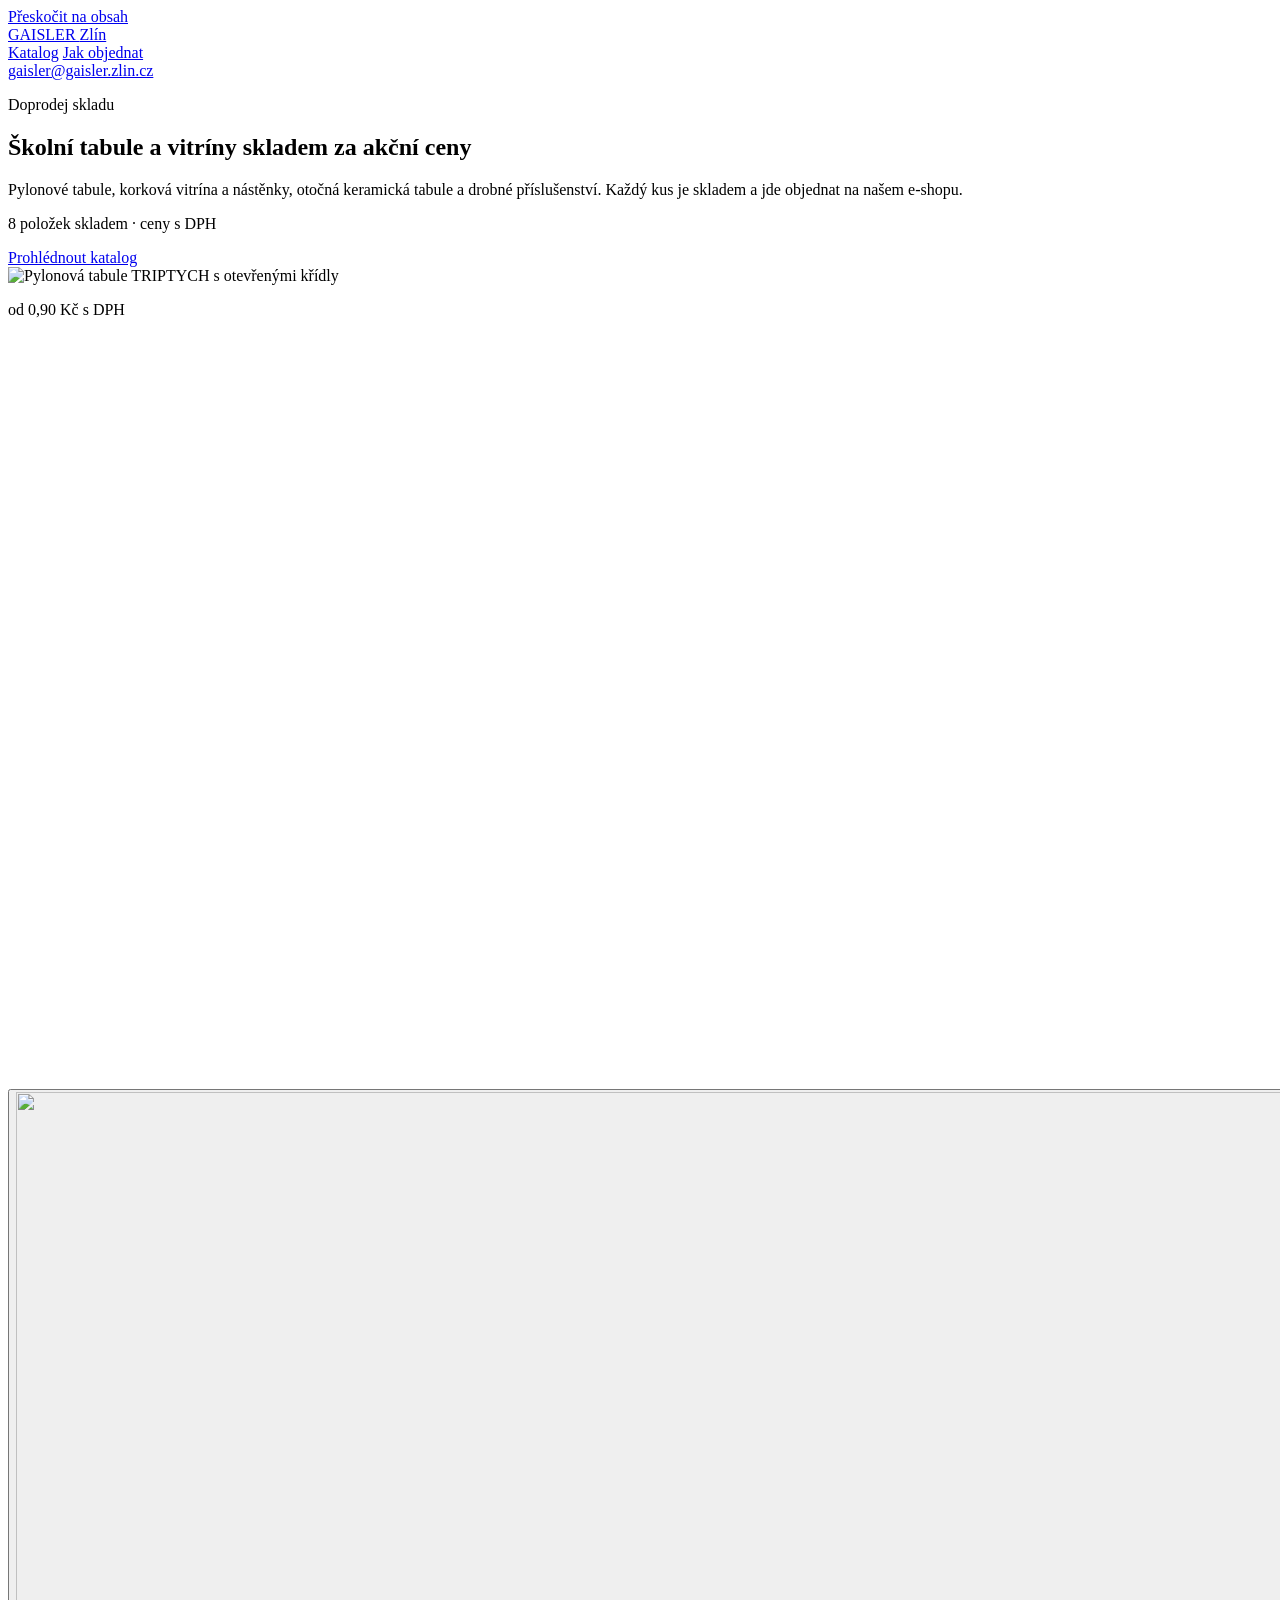
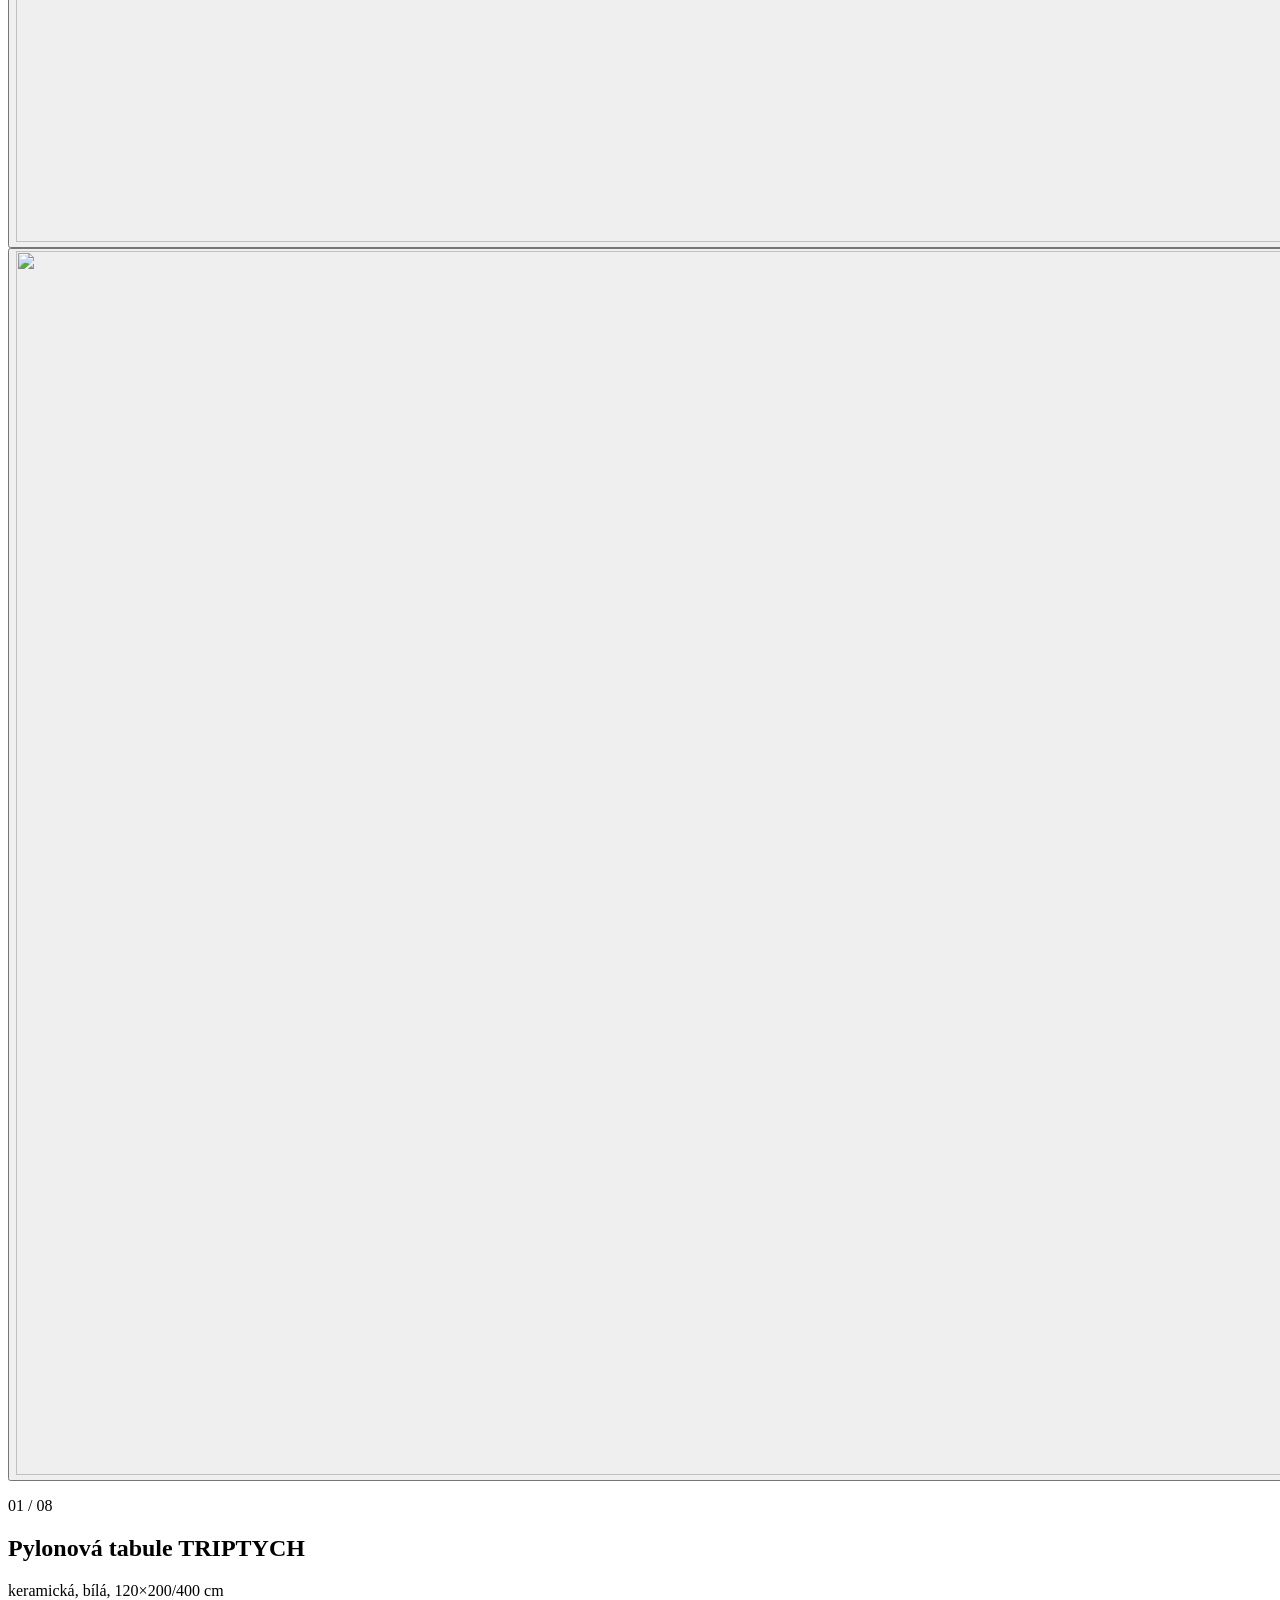
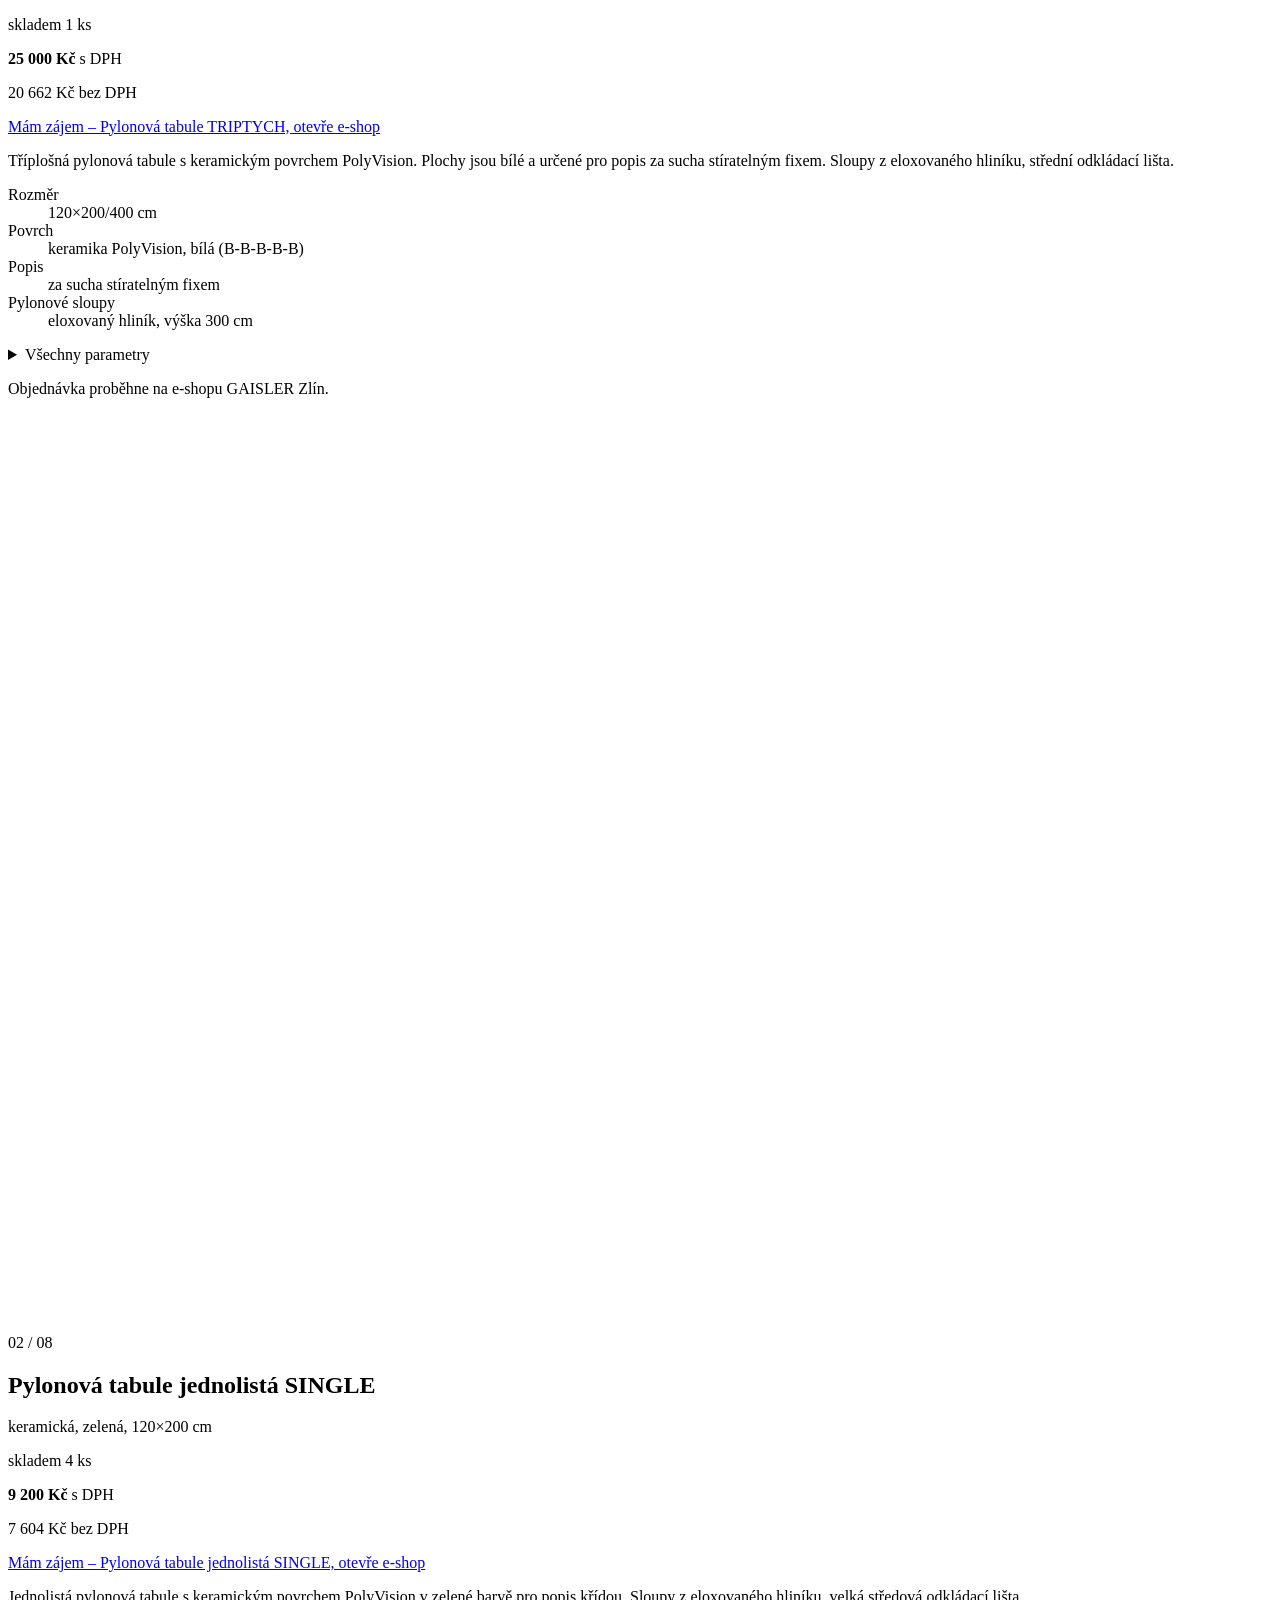
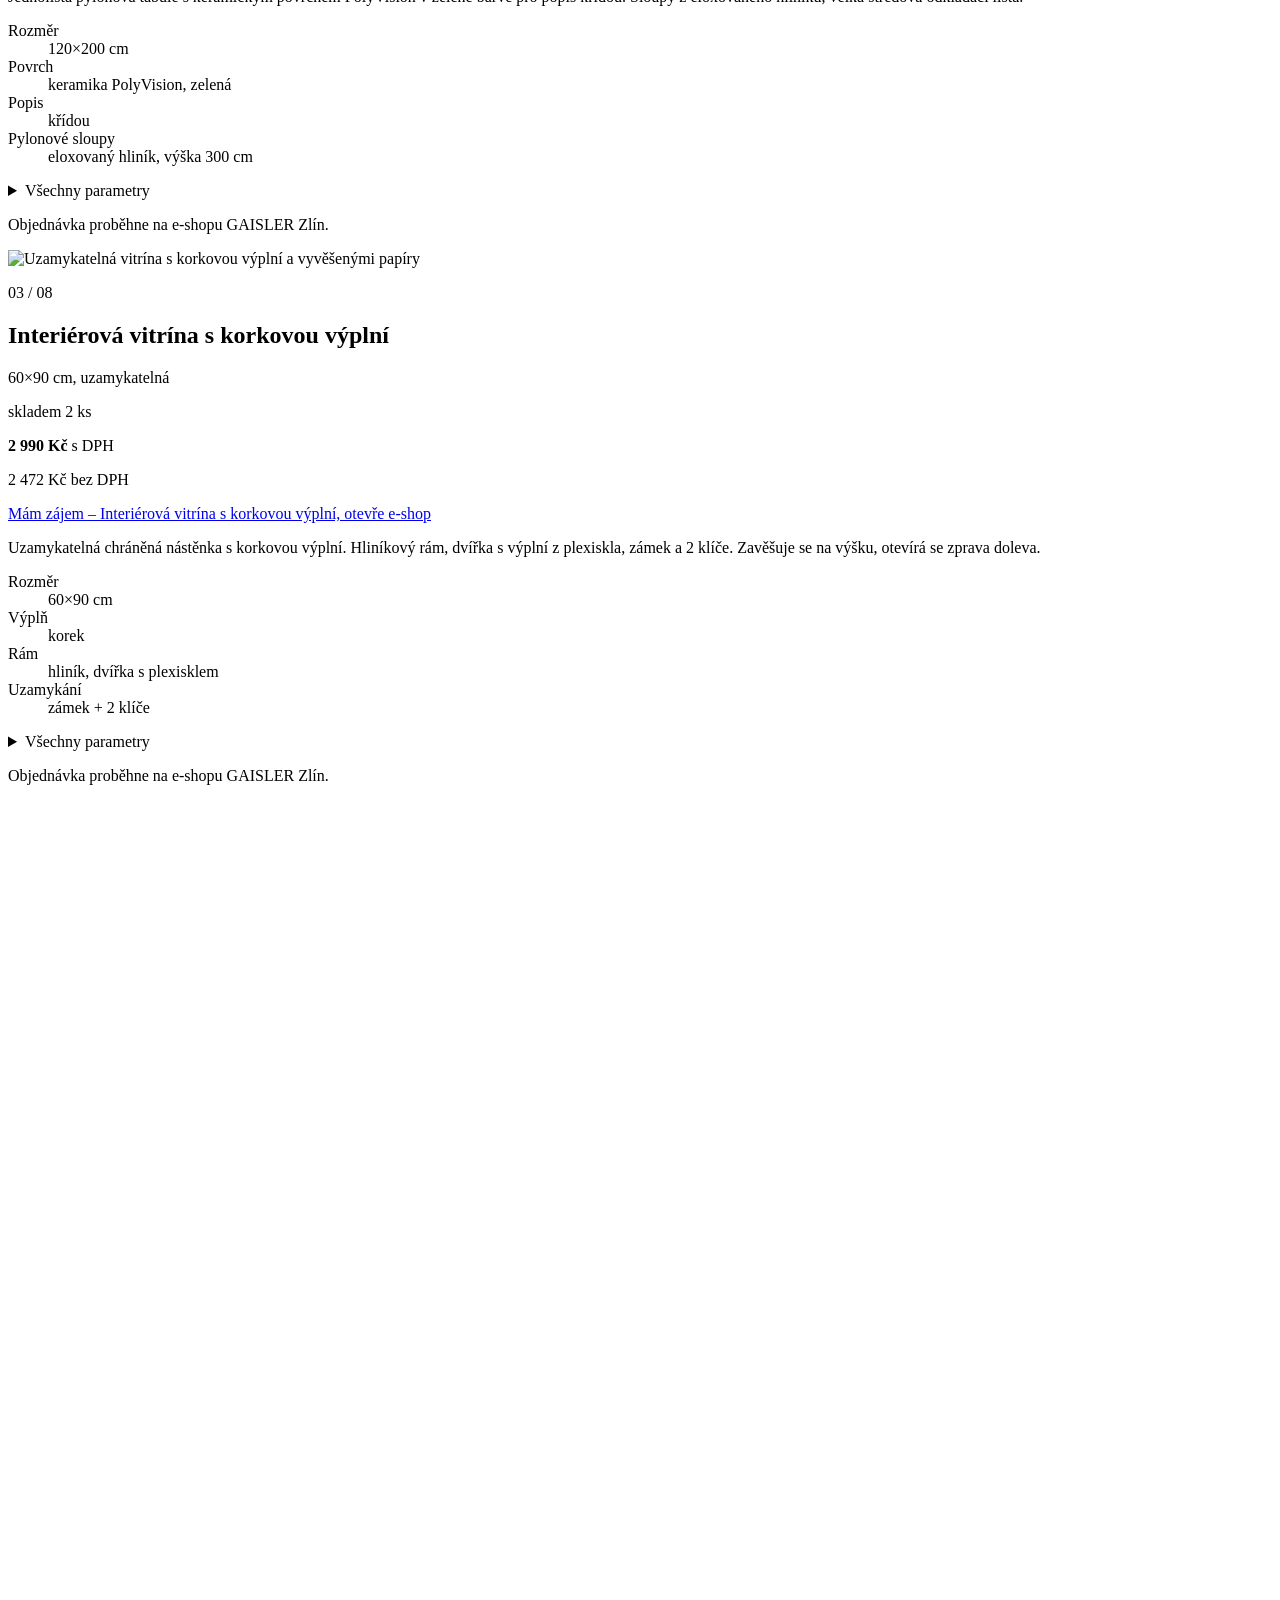
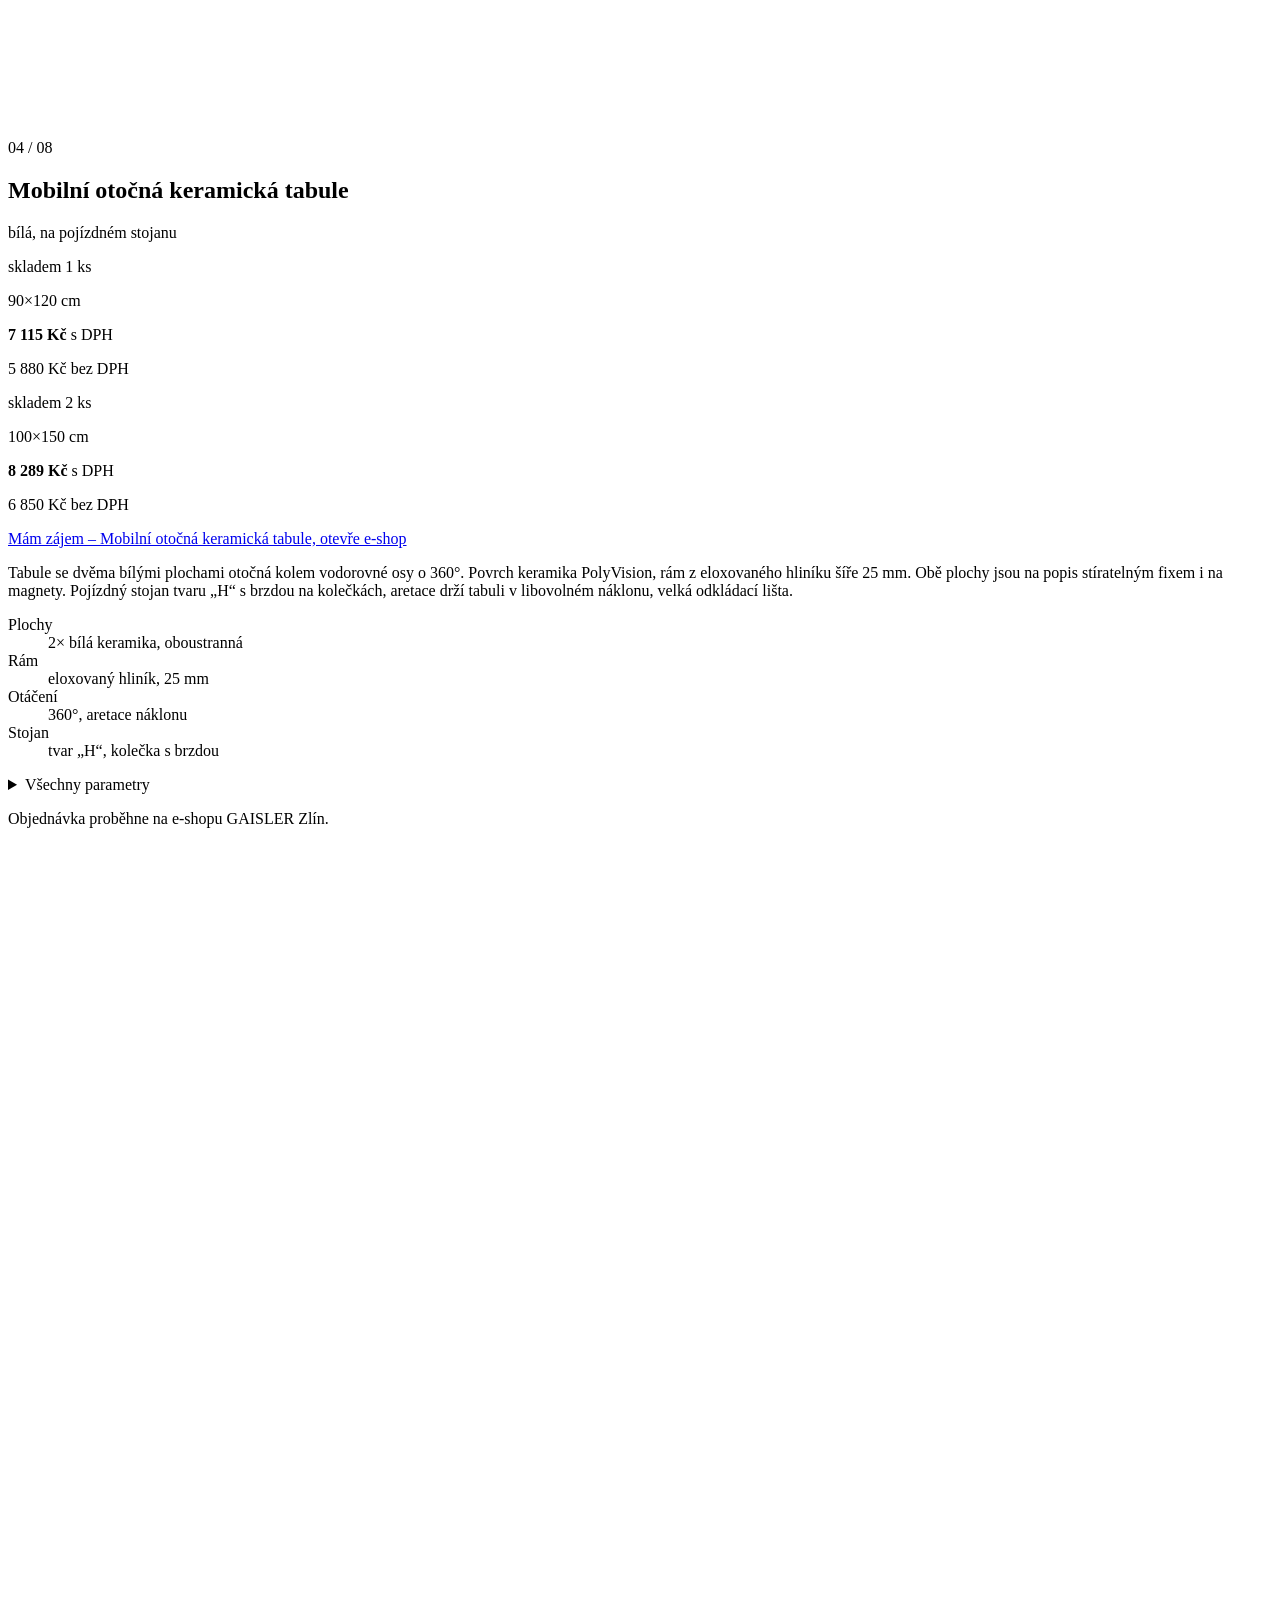
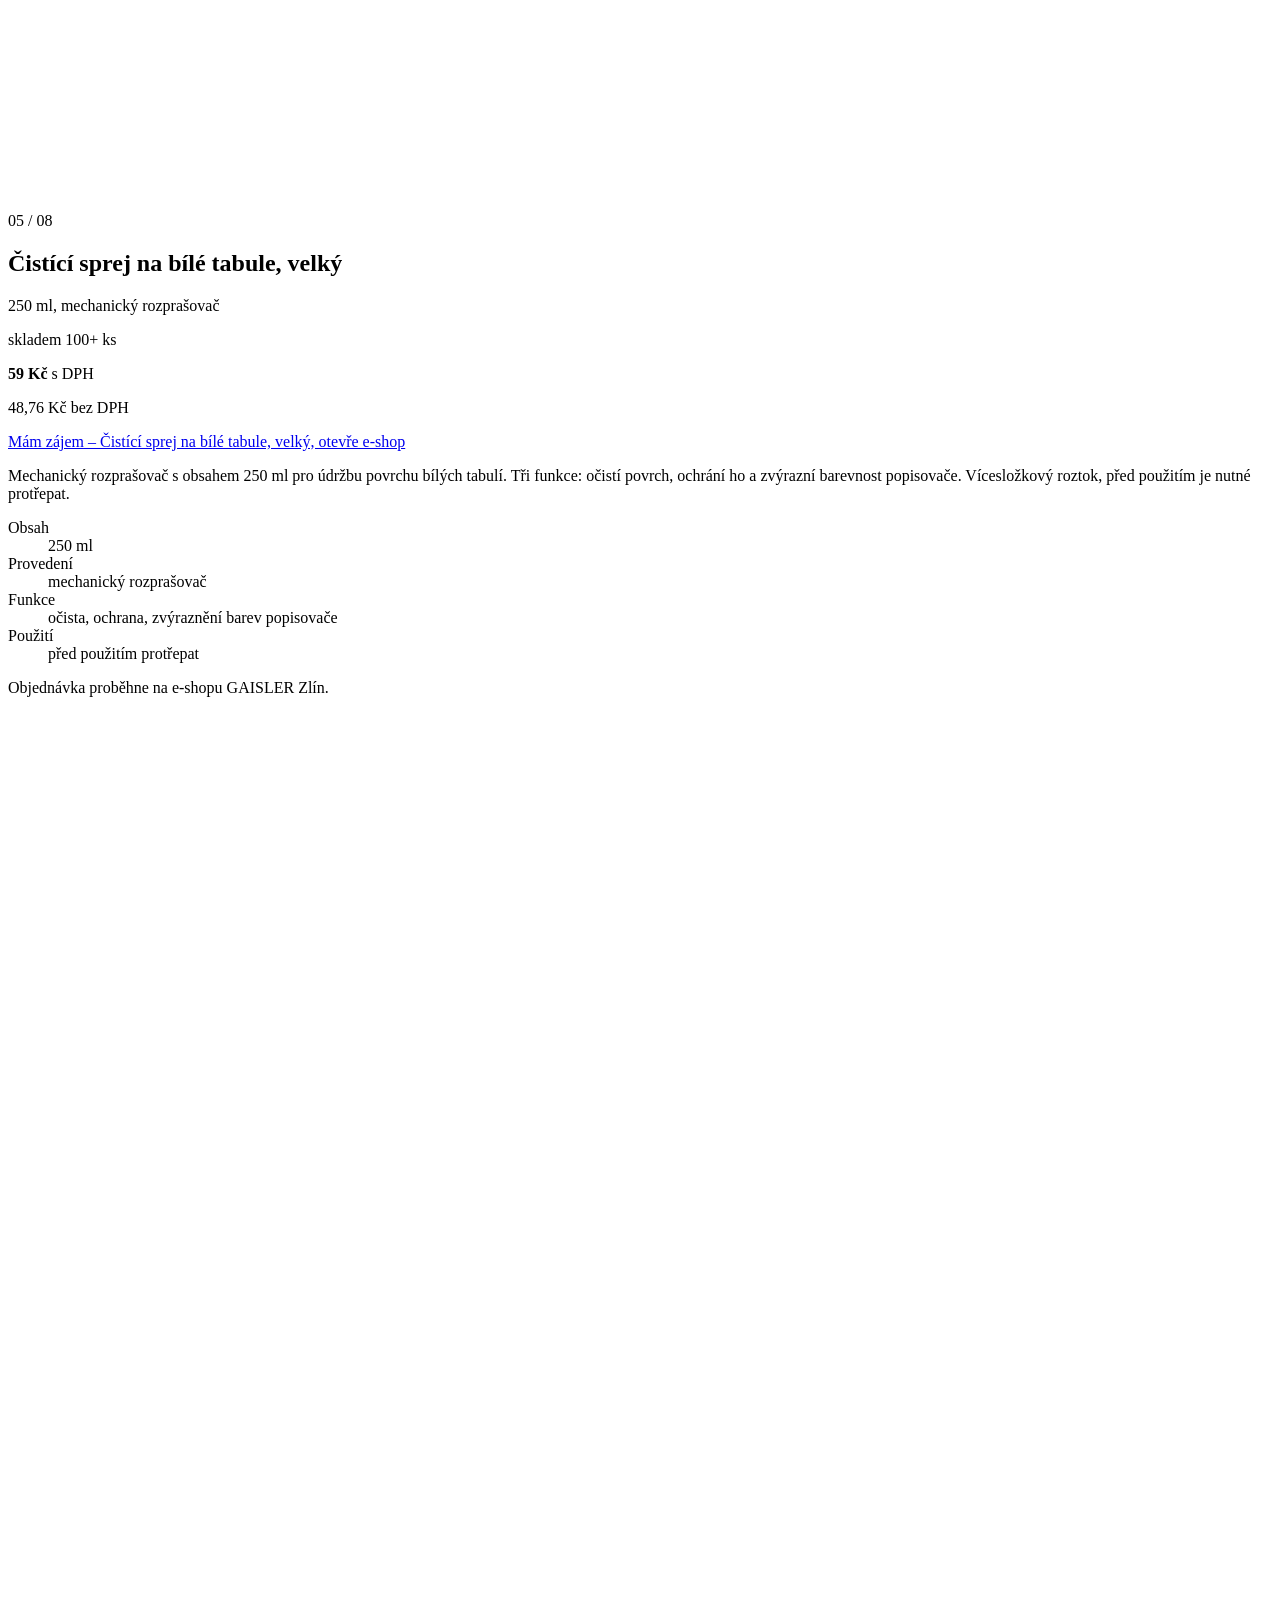
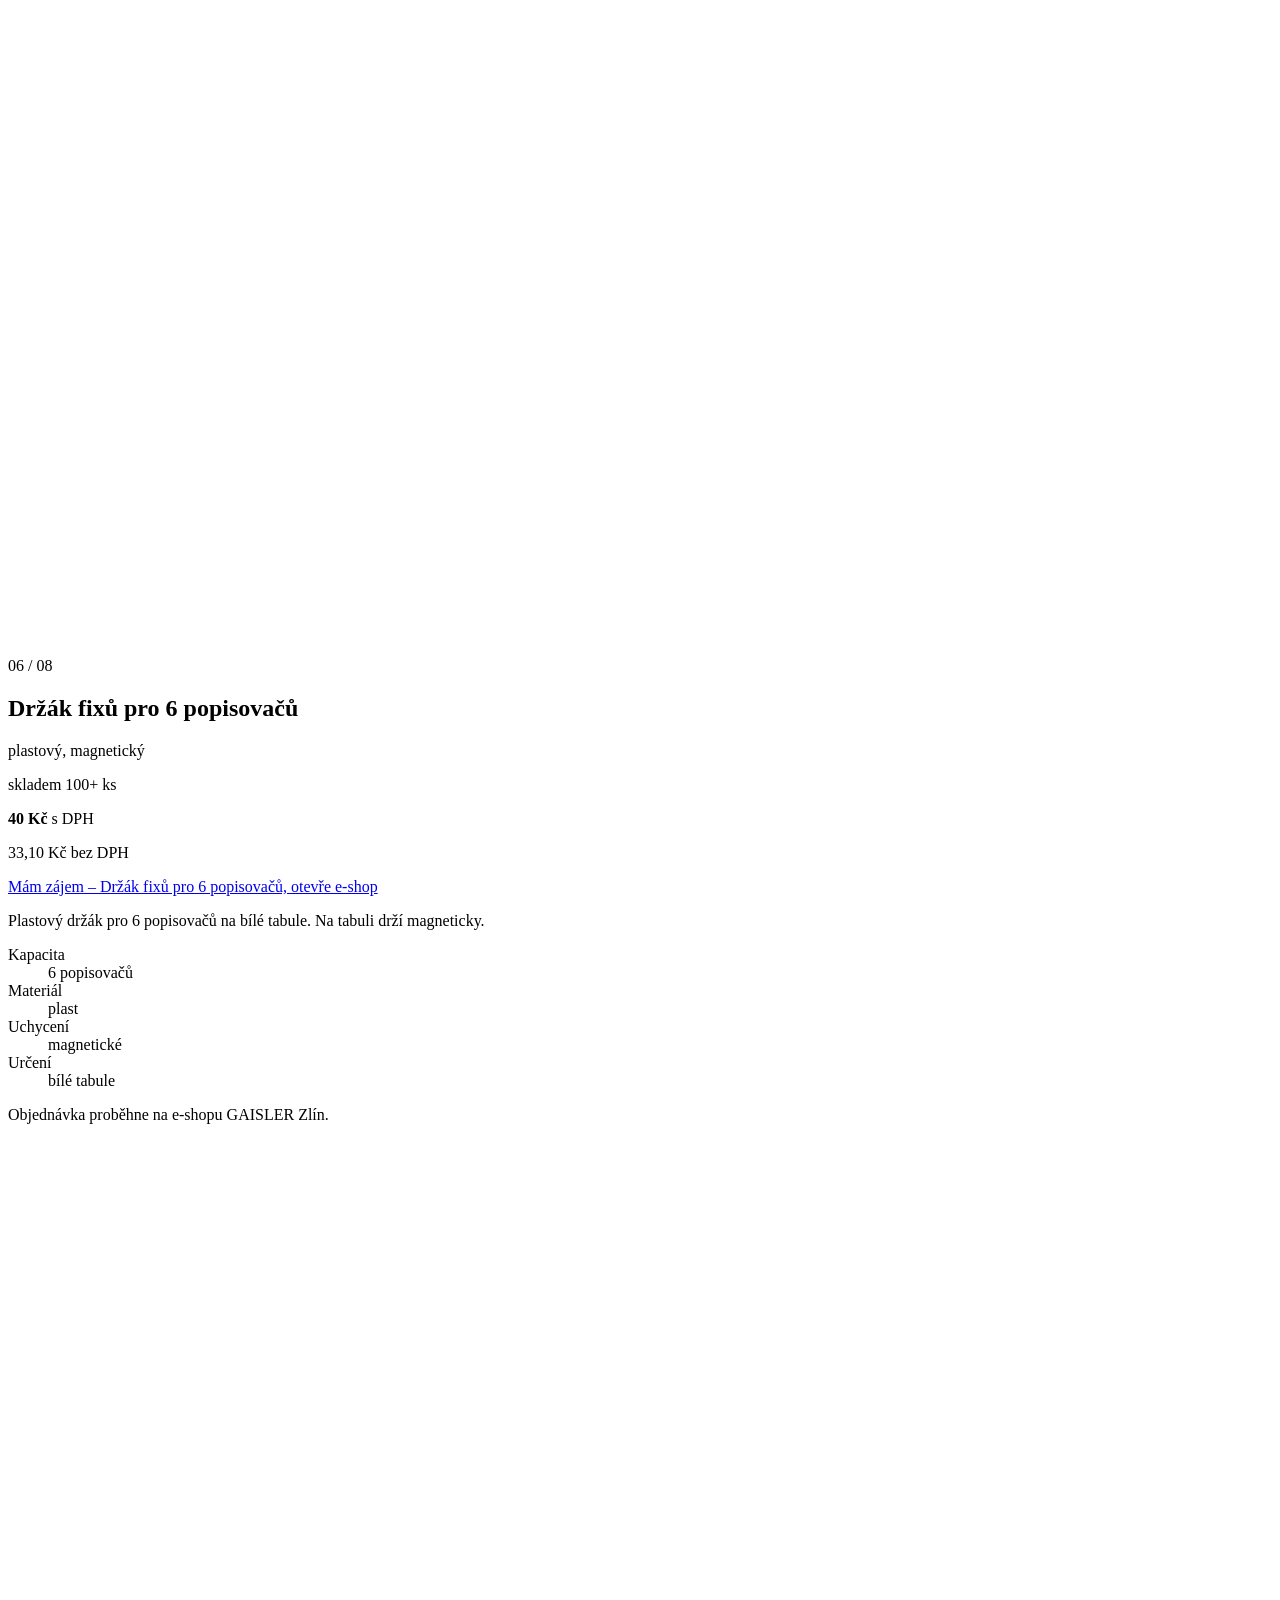
==== index.html @ 6641e220 "build 2026-10-22 19:12" ====
<!doctype html>
<html lang="cs">
<head>
<meta charset="utf-8">
<meta name="viewport" content="width=device-width, initial-scale=1">
<title>Doprodej tabulí a vitrín skladem – GAISLER Zlín</title>
<meta name="description" content="Doprodej školních tabulí a vitrín GAISLER Zlín: pylonové tabule, korková vitrína, otočná keramická tabule a příslušenství skladem za akční ceny.">
<meta name="robots" content="noindex, nofollow">
<meta name="theme-color" content="#f3f1ea">
<link rel="canonical" href="https://webhunter-navrhy.github.io/gaisler/">
<meta property="og:type" content="website">
<meta property="og:locale" content="cs_CZ">
<meta property="og:title" content="Doprodej tabulí a vitrín skladem – GAISLER Zlín">
<meta property="og:description" content="Doprodej školních tabulí a vitrín GAISLER Zlín: pylonové tabule, korková vitrína, otočná keramická tabule a příslušenství skladem za akční ceny.">
<meta property="og:url" content="https://webhunter-navrhy.github.io/gaisler/">
<meta property="og:image" content="https://webhunter-navrhy.github.io/gaisler/og.jpg">
<meta property="og:image:width" content="1200"><meta property="og:image:height" content="630">
<meta name="twitter:card" content="summary_large_image">
<link rel="stylesheet" href="/gaisler/css/style.css?v=b2571c2026">

<script type="application/ld+json">{"@context": "https://schema.org", "@type": "Organization", "name": "GAISLER Zlín", "url": "https://webhunter-navrhy.github.io/gaisler/", "description": "Doprodej školních tabulí a vitrín GAISLER Zlín: pylonové tabule, korková vitrína, otočná keramická tabule a příslušenství skladem za akční ceny.", "email": "gaisler@gaisler.zlin.cz", "address": {"@type": "PostalAddress", "addressLocality": "Zlín", "addressCountry": "CZ"}, "image": "https://webhunter-navrhy.github.io/gaisler/og.jpg"}</script>
</head>
<body>
<a class="skip" href="#obsah">Přeskočit na obsah</a>
<header class="hlavicka">
  <div class="wrap">
    <a href="/gaisler/" class="logo">GAISLER <span>Zlín</span></a>
    <nav aria-label="Hlavní">
      <a href="#katalog">Katalog</a> <a href="#objednat">Jak objednat</a> 
    </nav>
    <a class="kontakt" href="mailto:gaisler@gaisler.zlin.cz">gaisler@gaisler.zlin.cz</a>
  </div>
</header>
<main id="obsah">

<section class="uvod">
  <div class="wrap uvod-mrizka">
    <div>
      <p class="stitek">Doprodej skladu</p>
      <h1>Školní tabule a vitríny skladem za akční ceny</h1>
      <p class="perex">Pylonové tabule, korková vitrína a nástěnky, otočná keramická tabule a drobné příslušenství. Každý kus je skladem a jde objednat na našem e-shopu.</p>
      <p class="souhrn-radek">8 položek skladem · ceny s DPH</p>
      <a class="tlacitko" href="#katalog">Prohlédnout katalog</a>
    </div>
    <div class="uvod-foto"><img src="/gaisler/img/triptych-otevreny-1632.webp" srcset="/gaisler/img/triptych-otevreny-640.webp 640w, /gaisler/img/triptych-otevreny-1280.webp 1280w, /gaisler/img/triptych-otevreny-1632.webp 1632w" sizes="(min-width: 56rem) 34rem, 100vw" width="1632" height="750" alt="Pylonová tabule TRIPTYCH s otevřenými křídly" loading="eager" fetchpriority="high" decoding="async"><p class="razitko-foto">od 0,90 Kč s DPH</p></div>
  </div>
</section>

<section class="katalog" id="katalog" aria-label="Katalog">
  <div class="wrap">
  
  <article class="polozka" id="triptych">
    <div class="foto" data-galerie>
      <div class="foto-plocha">
        <div class="snimek"><img src="/gaisler/img/triptych-otevreny-1632.webp" srcset="/gaisler/img/triptych-otevreny-640.webp 640w, /gaisler/img/triptych-otevreny-1280.webp 1280w, /gaisler/img/triptych-otevreny-1632.webp 1632w" sizes="(min-width: 62rem) 46rem, 100vw" width="1632" height="750" alt="Pylonová tabule triptych s rozloženými bočními křídly" loading="eager" fetchpriority="high" decoding="async"></div><div class="snimek" hidden><img src="/gaisler/img/triptych-zavreny-1632.webp" srcset="/gaisler/img/triptych-zavreny-640.webp 640w, /gaisler/img/triptych-zavreny-1280.webp 1280w, /gaisler/img/triptych-zavreny-1632.webp 1632w" sizes="(min-width: 62rem) 46rem, 100vw" width="1632" height="1224" alt="Pylonová tabule triptych se zavřenými křídly" loading="lazy" decoding="async"></div>
      </div>
      
      <div class="nahledy" role="group" aria-label="Další fotky">
        <button type="button" class="nahled" aria-label="Fotka 1" aria-pressed="true"><img src="/gaisler/img/triptych-otevreny-1632.webp" srcset="/gaisler/img/triptych-otevreny-640.webp 640w, /gaisler/img/triptych-otevreny-1280.webp 1280w, /gaisler/img/triptych-otevreny-1632.webp 1632w" sizes="6rem" width="1632" height="750" alt="" loading="lazy" decoding="async"></button><button type="button" class="nahled" aria-label="Fotka 2" aria-pressed="false"><img src="/gaisler/img/triptych-zavreny-1632.webp" srcset="/gaisler/img/triptych-zavreny-640.webp 640w, /gaisler/img/triptych-zavreny-1280.webp 1280w, /gaisler/img/triptych-zavreny-1632.webp 1632w" sizes="6rem" width="1632" height="1224" alt="" loading="lazy" decoding="async"></button>
      </div>
      
    </div>
    <div class="udaje">
      <p class="cislo">01 / 08</p>
      <h2>Pylonová tabule TRIPTYCH</h2>
      <p class="podnadpis">keramická, bílá, 120×200/400 cm</p>
      
      <div class="cedulky">
        <div class="cedulka">
          <p class="razitko">skladem 1 ks</p>
          <p class="cena"><strong>25 000 Kč</strong> <span>s DPH</span></p>
          <p class="bez">20 662 Kč bez DPH</p>
        </div>
      </div>
      
      <a class="tlacitko" href="http://www.gaisler.zlin.cz/product/13147.pylonove_tabule_sestavy/" target="_blank" rel="noopener">Mám zájem<span class="sr"> – Pylonová tabule TRIPTYCH, otevře e-shop</span></a>

      <p class="popis">Tříplošná pylonová tabule s keramickým povrchem PolyVision. Plochy jsou bílé a určené pro popis za sucha stíratelným fixem. Sloupy z eloxovaného hliníku, střední odkládací lišta.</p>
      <dl class="parametry">
        <div><dt>Rozměr</dt><dd>120×200/400 cm</dd></div><div><dt>Povrch</dt><dd>keramika PolyVision, bílá (B-B-B-B-B)</dd></div><div><dt>Popis</dt><dd>za sucha stíratelným fixem</dd></div><div><dt>Pylonové sloupy</dt><dd>eloxovaný hliník, výška 300 cm</dd></div>
      </dl>
      <details class="vice"><summary>Všechny parametry</summary><dl class="parametry">
        <div><dt>Odkládací lišta</dt><dd>středová, hliníková, 200 cm</dd></div>
      </dl></details>
      <p class="poznamka">Objednávka proběhne na e-shopu GAISLER Zlín.</p>
    </div>
  </article>
  
  <article class="polozka" id="single">
    <div class="foto" data-galerie>
      <div class="foto-plocha">
        <div class="snimek"><img src="/gaisler/img/single-zelena-954.webp" srcset="/gaisler/img/single-zelena-640.webp 640w, /gaisler/img/single-zelena-954.webp 954w" sizes="(min-width: 62rem) 46rem, 100vw" width="954" height="900" alt="Pylonová tabule SINGLE se zelenou keramickou plochou" loading="lazy" decoding="async"></div>
      </div>
      
    </div>
    <div class="udaje">
      <p class="cislo">02 / 08</p>
      <h2>Pylonová tabule jednolistá SINGLE</h2>
      <p class="podnadpis">keramická, zelená, 120×200 cm</p>
      
      <div class="cedulky">
        <div class="cedulka">
          <p class="razitko">skladem 4 ks</p>
          <p class="cena"><strong>9 200 Kč</strong> <span>s DPH</span></p>
          <p class="bez">7 604 Kč bez DPH</p>
        </div>
      </div>
      
      <a class="tlacitko" href="http://www.gaisler.zlin.cz/product/13147.pylonove_tabule_sestavy/" target="_blank" rel="noopener">Mám zájem<span class="sr"> – Pylonová tabule jednolistá SINGLE, otevře e-shop</span></a>

      <p class="popis">Jednolistá pylonová tabule s keramickým povrchem PolyVision v zelené barvě pro popis křídou. Sloupy z eloxovaného hliníku, velká středová odkládací lišta.</p>
      <dl class="parametry">
        <div><dt>Rozměr</dt><dd>120×200 cm</dd></div><div><dt>Povrch</dt><dd>keramika PolyVision, zelená</dd></div><div><dt>Popis</dt><dd>křídou</dd></div><div><dt>Pylonové sloupy</dt><dd>eloxovaný hliník, výška 300 cm</dd></div>
      </dl>
      <details class="vice"><summary>Všechny parametry</summary><dl class="parametry">
        <div><dt>Odkládací lišta</dt><dd>středová, hliníková, velká</dd></div>
      </dl></details>
      <p class="poznamka">Objednávka proběhne na e-shopu GAISLER Zlín.</p>
    </div>
  </article>
  
  <article class="polozka" id="vitrina">
    <div class="foto" data-galerie>
      <div class="foto-plocha">
        <div class="snimek"><img src="/gaisler/img/vitrina-korek-556.webp" srcset="/gaisler/img/vitrina-korek-556.webp 556w" sizes="(min-width: 62rem) 46rem, 100vw" width="556" height="811" alt="Uzamykatelná vitrína s korkovou výplní a vyvěšenými papíry" loading="lazy" decoding="async"></div>
      </div>
      
    </div>
    <div class="udaje">
      <p class="cislo">03 / 08</p>
      <h2>Interiérová vitrína s korkovou výplní</h2>
      <p class="podnadpis">60×90 cm, uzamykatelná</p>
      
      <div class="cedulky">
        <div class="cedulka">
          <p class="razitko">skladem 2 ks</p>
          <p class="cena"><strong>2 990 Kč</strong> <span>s DPH</span></p>
          <p class="bez">2 472 Kč bez DPH</p>
        </div>
      </div>
      
      <a class="tlacitko" href="http://www.gaisler.zlin.cz/page/11181.korkova_vitrina_vitriny_interierove_vypln/" target="_blank" rel="noopener">Mám zájem<span class="sr"> – Interiérová vitrína s korkovou výplní, otevře e-shop</span></a>

      <p class="popis">Uzamykatelná chráněná nástěnka s korkovou výplní. Hliníkový rám, dvířka s výplní z plexiskla, zámek a 2 klíče. Zavěšuje se na výšku, otevírá se zprava doleva.</p>
      <dl class="parametry">
        <div><dt>Rozměr</dt><dd>60×90 cm</dd></div><div><dt>Výplň</dt><dd>korek</dd></div><div><dt>Rám</dt><dd>hliník, dvířka s plexisklem</dd></div><div><dt>Uzamykání</dt><dd>zámek + 2 klíče</dd></div>
      </dl>
      <details class="vice"><summary>Všechny parametry</summary><dl class="parametry">
        <div><dt>Zavěšení</dt><dd>na výšku (portrét)</dd></div><div><dt>Hloubka meziprostoru</dt><dd>20 mm</dd></div>
      </dl></details>
      <p class="poznamka">Objednávka proběhne na e-shopu GAISLER Zlín.</p>
    </div>
  </article>
  
  <article class="polozka" id="otocna">
    <div class="foto" data-galerie>
      <div class="foto-plocha">
        <div class="snimek"><img src="/gaisler/img/otocna-tabule-666.webp" srcset="/gaisler/img/otocna-tabule-640.webp 640w, /gaisler/img/otocna-tabule-666.webp 666w" sizes="(min-width: 62rem) 46rem, 100vw" width="666" height="918" alt="Mobilní otočná bílá tabule na pojízdném stojanu" loading="lazy" decoding="async"></div>
      </div>
      
    </div>
    <div class="udaje">
      <p class="cislo">04 / 08</p>
      <h2>Mobilní otočná keramická tabule</h2>
      <p class="podnadpis">bílá, na pojízdném stojanu</p>
      
      <div class="cedulky">
        
        <div class="cedulka">
          <p class="razitko">skladem 1 ks</p>
          <p class="rozmer">90×120 cm</p>
          <p class="cena"><strong>7 115 Kč</strong> <span>s DPH</span></p>
          <p class="bez">5 880 Kč bez DPH</p>
        </div>
        
        <div class="cedulka">
          <p class="razitko">skladem 2 ks</p>
          <p class="rozmer">100×150 cm</p>
          <p class="cena"><strong>8 289 Kč</strong> <span>s DPH</span></p>
          <p class="bez">6 850 Kč bez DPH</p>
        </div>
        
      </div>
      
      <a class="tlacitko" href="http://www.gaisler.zlin.cz/product/3043.otocna-tabule-mobilni-pojizdna/" target="_blank" rel="noopener">Mám zájem<span class="sr"> – Mobilní otočná keramická tabule, otevře e-shop</span></a>

      <p class="popis">Tabule se dvěma bílými plochami otočná kolem vodorovné osy o 360°. Povrch keramika PolyVision, rám z eloxovaného hliníku šíře 25 mm. Obě plochy jsou na popis stíratelným fixem i na magnety. Pojízdný stojan tvaru „H“ s brzdou na kolečkách, aretace drží tabuli v libovolném náklonu, velká odkládací lišta.</p>
      <dl class="parametry">
        <div><dt>Plochy</dt><dd>2× bílá keramika, oboustranná</dd></div><div><dt>Rám</dt><dd>eloxovaný hliník, 25 mm</dd></div><div><dt>Otáčení</dt><dd>360°, aretace náklonu</dd></div><div><dt>Stojan</dt><dd>tvar „H“, kolečka s brzdou</dd></div>
      </dl>
      <details class="vice"><summary>Všechny parametry</summary><dl class="parametry">
        <div><dt>Odkládací lišta</dt><dd>velká</dd></div>
      </dl></details>
      <p class="poznamka">Objednávka proběhne na e-shopu GAISLER Zlín.</p>
    </div>
  </article>
  
  <article class="polozka" id="sprej">
    <div class="foto" data-galerie>
      <div class="foto-plocha">
        <div class="snimek"><img src="/gaisler/img/cistici-sprej-712.webp" srcset="/gaisler/img/cistici-sprej-640.webp 640w, /gaisler/img/cistici-sprej-712.webp 712w" sizes="(min-width: 62rem) 46rem, 100vw" width="712" height="948" alt="Čistící sprej na bílé tabule s rozprašovačem, 250 ml" loading="lazy" decoding="async"></div>
      </div>
      
    </div>
    <div class="udaje">
      <p class="cislo">05 / 08</p>
      <h2>Čistící sprej na bílé tabule, velký</h2>
      <p class="podnadpis">250 ml, mechanický rozprašovač</p>
      
      <div class="cedulky">
        <div class="cedulka">
          <p class="razitko">skladem 100+ ks</p>
          <p class="cena"><strong>59 Kč</strong> <span>s DPH</span></p>
          <p class="bez">48,76 Kč bez DPH</p>
        </div>
      </div>
      
      <a class="tlacitko" href="http://www.gaisler.zlin.cz/product/9642.cistici_sprej_na_bile_tabule/" target="_blank" rel="noopener">Mám zájem<span class="sr"> – Čistící sprej na bílé tabule, velký, otevře e-shop</span></a>

      <p class="popis">Mechanický rozprašovač s obsahem 250 ml pro údržbu povrchu bílých tabulí. Tři funkce: očistí povrch, ochrání ho a zvýrazní barevnost popisovače. Vícesložkový roztok, před použitím je nutné protřepat.</p>
      <dl class="parametry">
        <div><dt>Obsah</dt><dd>250 ml</dd></div><div><dt>Provedení</dt><dd>mechanický rozprašovač</dd></div><div><dt>Funkce</dt><dd>očista, ochrana, zvýraznění barev popisovače</dd></div><div><dt>Použití</dt><dd>před použitím protřepat</dd></div>
      </dl>
      
      <p class="poznamka">Objednávka proběhne na e-shopu GAISLER Zlín.</p>
    </div>
  </article>
  
  <article class="polozka" id="drzak">
    <div class="foto" data-galerie>
      <div class="foto-plocha">
        <div class="snimek"><img src="/gaisler/img/drzak-fixu-1536.webp" srcset="/gaisler/img/drzak-fixu-640.webp 640w, /gaisler/img/drzak-fixu-1280.webp 1280w, /gaisler/img/drzak-fixu-1536.webp 1536w" sizes="(min-width: 62rem) 46rem, 100vw" width="1536" height="1524" alt="Plastový držák na 6 popisovačů se třemi fixy" loading="lazy" decoding="async"></div>
      </div>
      
    </div>
    <div class="udaje">
      <p class="cislo">06 / 08</p>
      <h2>Držák fixů pro 6 popisovačů</h2>
      <p class="podnadpis">plastový, magnetický</p>
      
      <div class="cedulky">
        <div class="cedulka">
          <p class="razitko">skladem 100+ ks</p>
          <p class="cena"><strong>40 Kč</strong> <span>s DPH</span></p>
          <p class="bez">33,10 Kč bez DPH</p>
        </div>
      </div>
      
      <a class="tlacitko" href="http://www.gaisler.zlin.cz/product/13175.drzak_fixu_economy/" target="_blank" rel="noopener">Mám zájem<span class="sr"> – Držák fixů pro 6 popisovačů, otevře e-shop</span></a>

      <p class="popis">Plastový držák pro 6 popisovačů na bílé tabule. Na tabuli drží magneticky.</p>
      <dl class="parametry">
        <div><dt>Kapacita</dt><dd>6 popisovačů</dd></div><div><dt>Materiál</dt><dd>plast</dd></div><div><dt>Uchycení</dt><dd>magnetické</dd></div><div><dt>Určení</dt><dd>bílé tabule</dd></div>
      </dl>
      
      <p class="poznamka">Objednávka proběhne na e-shopu GAISLER Zlín.</p>
    </div>
  </article>
  
  <article class="polozka" id="korek">
    <div class="foto" data-galerie>
      <div class="foto-plocha">
        <div class="snimek"><img src="/gaisler/img/korkova-tabule-1-999.webp" srcset="/gaisler/img/korkova-tabule-1-640.webp 640w, /gaisler/img/korkova-tabule-1-999.webp 999w" sizes="(min-width: 62rem) 46rem, 100vw" width="999" height="749" alt="Korková tabule v hliníkovém rámu" loading="lazy" decoding="async"></div><div class="snimek" hidden><img src="/gaisler/img/korkova-tabule-2-999.webp" srcset="/gaisler/img/korkova-tabule-2-640.webp 640w, /gaisler/img/korkova-tabule-2-999.webp 999w" sizes="(min-width: 62rem) 46rem, 100vw" width="999" height="749" alt="Korková tabule v hliníkovém rámu, druhý pohled" loading="lazy" decoding="async"></div>
      </div>
      
      <div class="nahledy" role="group" aria-label="Další fotky">
        <button type="button" class="nahled" aria-label="Fotka 1" aria-pressed="true"><img src="/gaisler/img/korkova-tabule-1-999.webp" srcset="/gaisler/img/korkova-tabule-1-640.webp 640w, /gaisler/img/korkova-tabule-1-999.webp 999w" sizes="6rem" width="999" height="749" alt="" loading="lazy" decoding="async"></button><button type="button" class="nahled" aria-label="Fotka 2" aria-pressed="false"><img src="/gaisler/img/korkova-tabule-2-999.webp" srcset="/gaisler/img/korkova-tabule-2-640.webp 640w, /gaisler/img/korkova-tabule-2-999.webp 999w" sizes="6rem" width="999" height="749" alt="" loading="lazy" decoding="async"></button>
      </div>
      
    </div>
    <div class="udaje">
      <p class="cislo">07 / 08</p>
      <h2>Korková tabule v hliníkovém rámu</h2>
      <p class="podnadpis">závěsná nástěnka, rám 25 mm</p>
      
      <div class="cedulky">
        
        <div class="cedulka">
          <p class="razitko">skladem 2 ks</p>
          <p class="rozmer">100×150 cm</p>
          <p class="cena"><strong>1 356 Kč</strong> <span>s DPH</span></p>
          <p class="bez">1 120 Kč bez DPH</p>
        </div>
        
        <div class="cedulka">
          <p class="razitko">skladem 1 ks</p>
          <p class="rozmer">120×240 cm</p>
          <p class="cena"><strong>2 372 Kč</strong> <span>s DPH</span></p>
          <p class="bez">1 960 Kč bez DPH</p>
        </div>
        
      </div>
      
      <a class="tlacitko" href="http://www.gaisler.zlin.cz/product/3108.korkova-tabule-hlinikovy-ram-nastenka/" target="_blank" rel="noopener">Mám zájem<span class="sr"> – Korková tabule v hliníkovém rámu, otevře e-shop</span></a>

      <p class="popis">Závěsná korková nástěnka na upínání papírů a dalších materiálů špendlíky nebo připínáčky. Robustní hliníkový rám šíře 25 mm pro zavěšení na stěnu, montážní balíček je součástí.</p>
      <dl class="parametry">
        <div><dt>Povrch</dt><dd>korek</dd></div><div><dt>Rám</dt><dd>hliník, šíře 25 mm</dd></div><div><dt>Upevnění</dt><dd>závěsná, montážní balíček v ceně</dd></div><div><dt>Použití</dt><dd>špendlíky, připínáčky</dd></div>
      </dl>
      
      <p class="poznamka">Objednávka proběhne na e-shopu GAISLER Zlín.</p>
    </div>
  </article>
  
  <article class="polozka" id="magnety">
    <div class="foto" data-galerie>
      <div class="foto-plocha">
        <div class="snimek"><img src="/gaisler/img/magnety-13-1037.webp" srcset="/gaisler/img/magnety-13-640.webp 640w, /gaisler/img/magnety-13-1037.webp 1037w" sizes="(min-width: 62rem) 46rem, 100vw" width="1037" height="778" alt="Kulaté plastové magnety v mixu barev, průměr 13 mm" loading="lazy" decoding="async"></div><div class="snimek" hidden><img src="/gaisler/img/magnety-20-1037.webp" srcset="/gaisler/img/magnety-20-640.webp 640w, /gaisler/img/magnety-20-1037.webp 1037w" sizes="(min-width: 62rem) 46rem, 100vw" width="1037" height="778" alt="Kulaté plastové magnety v mixu barev, průměr 20 mm" loading="lazy" decoding="async"></div><div class="snimek" hidden><img src="/gaisler/img/magnety-30-573.webp" srcset="/gaisler/img/magnety-30-573.webp 573w" sizes="(min-width: 62rem) 46rem, 100vw" width="573" height="565" alt="Kulaté plastové magnety v mixu barev, průměr 30 mm" loading="lazy" decoding="async"></div>
      </div>
      
      <div class="nahledy" role="group" aria-label="Další fotky">
        <button type="button" class="nahled" aria-label="Fotka 1" aria-pressed="true"><img src="/gaisler/img/magnety-13-1037.webp" srcset="/gaisler/img/magnety-13-640.webp 640w, /gaisler/img/magnety-13-1037.webp 1037w" sizes="6rem" width="1037" height="778" alt="" loading="lazy" decoding="async"></button><button type="button" class="nahled" aria-label="Fotka 2" aria-pressed="false"><img src="/gaisler/img/magnety-20-1037.webp" srcset="/gaisler/img/magnety-20-640.webp 640w, /gaisler/img/magnety-20-1037.webp 1037w" sizes="6rem" width="1037" height="778" alt="" loading="lazy" decoding="async"></button><button type="button" class="nahled" aria-label="Fotka 3" aria-pressed="false"><img src="/gaisler/img/magnety-30-573.webp" srcset="/gaisler/img/magnety-30-573.webp 573w" sizes="6rem" width="573" height="565" alt="" loading="lazy" decoding="async"></button>
      </div>
      
    </div>
    <div class="udaje">
      <p class="cislo">08 / 08</p>
      <h2>Kancelářské magnety v plastu, kulaté, mix barev</h2>
      <p class="podnadpis">průměr 13, 20 a 30 mm</p>
      
      <div class="cedulky">
        
        <div class="cedulka">
          <p class="razitko">skladem tisíce ks</p>
          <p class="rozmer">průměr 13 mm</p>
          <p class="cena"><strong>0,90 Kč</strong> <span>s DPH</span></p>
          <p class="bez">0,744 Kč bez DPH</p>
        </div>
        
        <div class="cedulka">
          <p class="razitko">skladem tisíce ks</p>
          <p class="rozmer">průměr 20 mm</p>
          <p class="cena"><strong>1,20 Kč</strong> <span>s DPH</span></p>
          <p class="bez">0,992 Kč bez DPH</p>
        </div>
        
        <div class="cedulka">
          <p class="razitko">skladem stovky ks</p>
          <p class="rozmer">průměr 30 mm</p>
          <p class="cena"><strong>3,50 Kč</strong> <span>s DPH</span></p>
          <p class="bez">2,893 Kč bez DPH</p>
        </div>
        
      </div>
      
      <a class="tlacitko" href="http://www.gaisler.zlin.cz/product/14050.kancelarske-magnety-v-plastu-13mm-15mm/" target="_blank" rel="noopener">Mám zájem<span class="sr"> – Kancelářské magnety v plastu, kulaté, mix barev, otevře e-shop</span></a>

      <p class="popis">Zabroušené magnety pro práci s bílými tabulemi. Feritové jádro je obaleno barevným plastem, feritová plocha nepoškrábe citlivý povrch tabule. Ergonomický úchop, silná přítlačná síla, prodávají se volně bez blistrů. Barvy: bílá, černá, červená, modrá, zelená, žlutá.</p>
      <dl class="parametry">
        <div><dt>Tvar</dt><dd>kulaté</dd></div><div><dt>Barvy</dt><dd>bílá, černá, červená, modrá, zelená, žlutá</dd></div><div><dt>Balení</dt><dd>volně, bez blistrů</dd></div><div><dt>Určení</dt><dd>bílé tabule</dd></div>
      </dl>
      
      <p class="poznamka">Objednávka proběhne na e-shopu GAISLER Zlín.</p>
    </div>
  </article>
  
  </div>
</section>

<section class="objednat" id="objednat">
  <div class="wrap">
    <h2>Jak objednat</h2>
    <ol class="kroky">
      <li><span>1</span><p>Vyberte položku a klikněte na „Mám zájem“.</p></li>
      <li><span>2</span><p>Otevře se stránka zboží na e-shopu GAISLER Zlín.</p></li>
      <li><span>3</span><p>Objednávku dokončíte na e-shopu podle jeho pravidel.</p></li>
    </ol>
    <p class="doplneni">Máte dotaz k rozměrům nebo provedení? Napište na <a href="mailto:gaisler@gaisler.zlin.cz">gaisler@gaisler.zlin.cz</a>.</p>
  </div>
</section>

</main>
<footer class="paticka">
  <div class="wrap">
    <p><strong>GAISLER Zlín</strong> · doprodej skladových zásob</p>
    <p><a href="mailto:gaisler@gaisler.zlin.cz">gaisler@gaisler.zlin.cz</a></p>
    
  </div>
</footer>
<script src="/gaisler/js/main.js?v=e3e989c49d" defer></script>
</body>
</html>
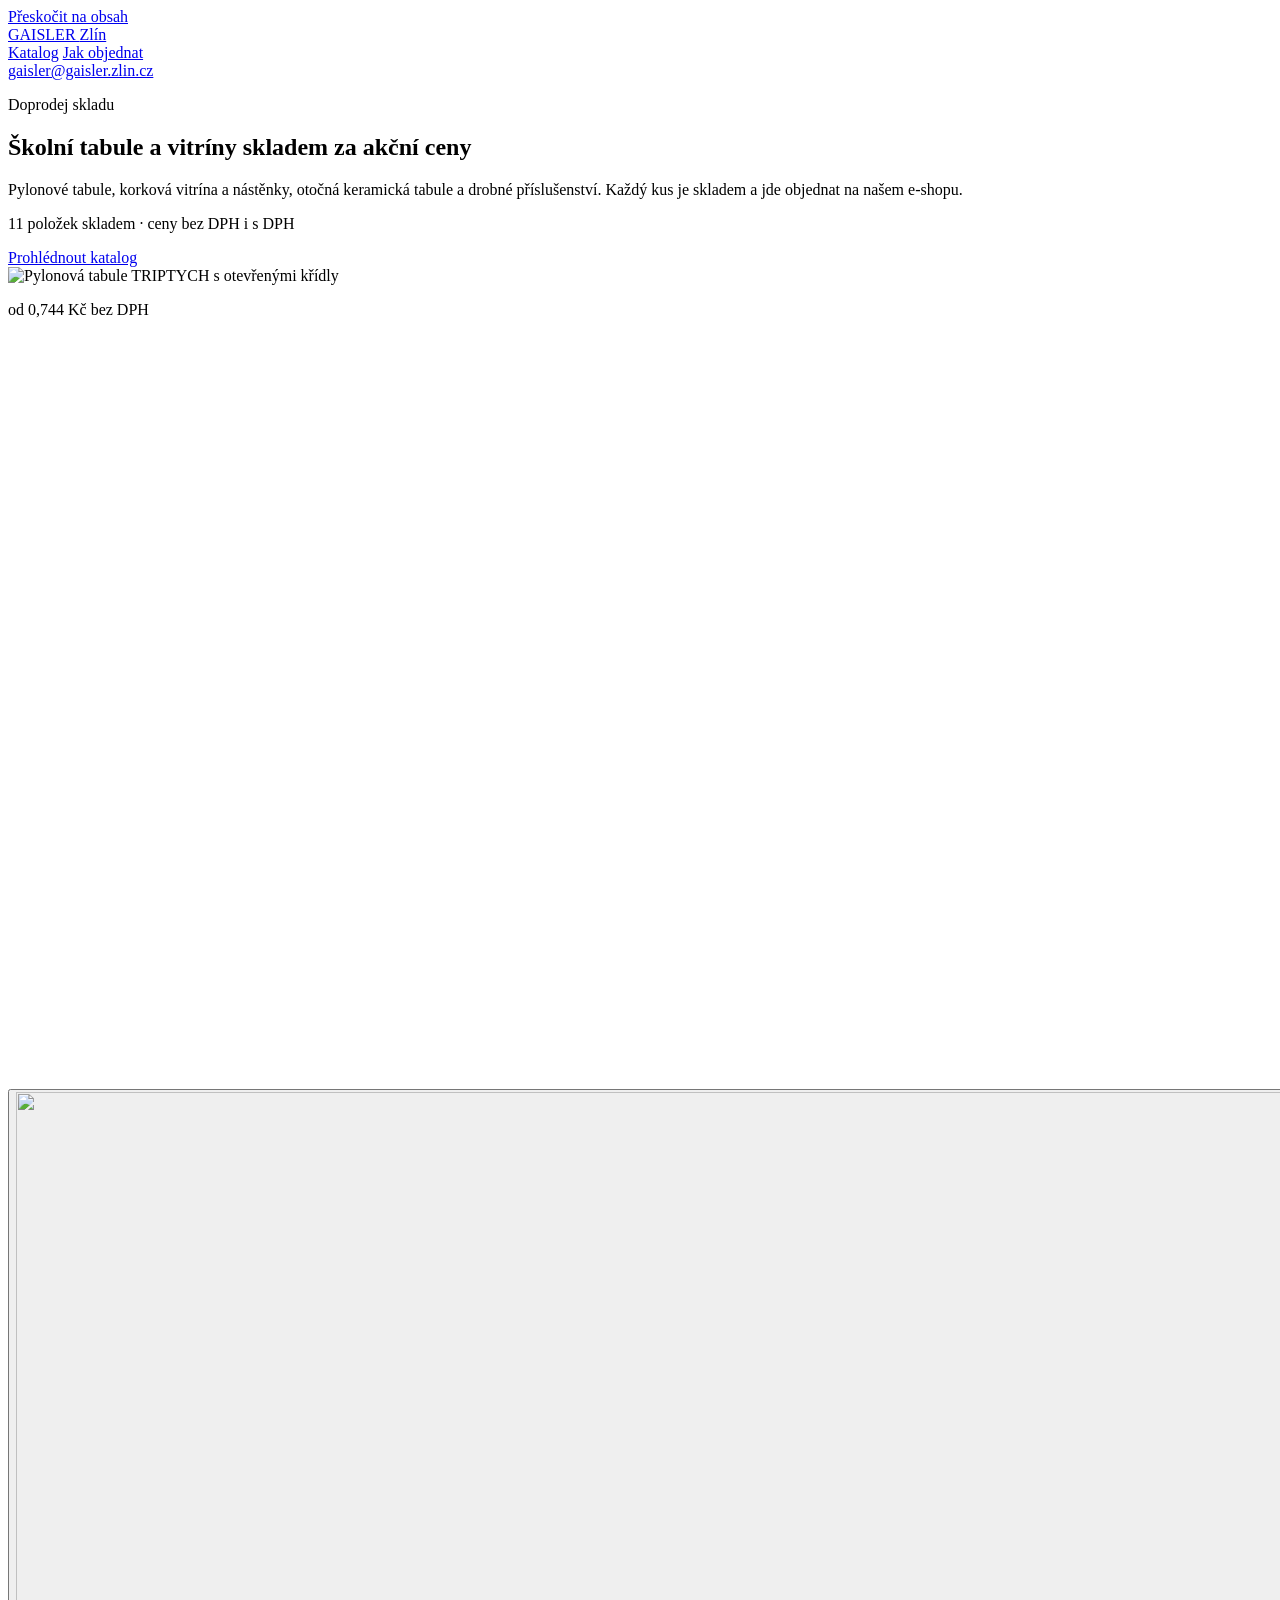
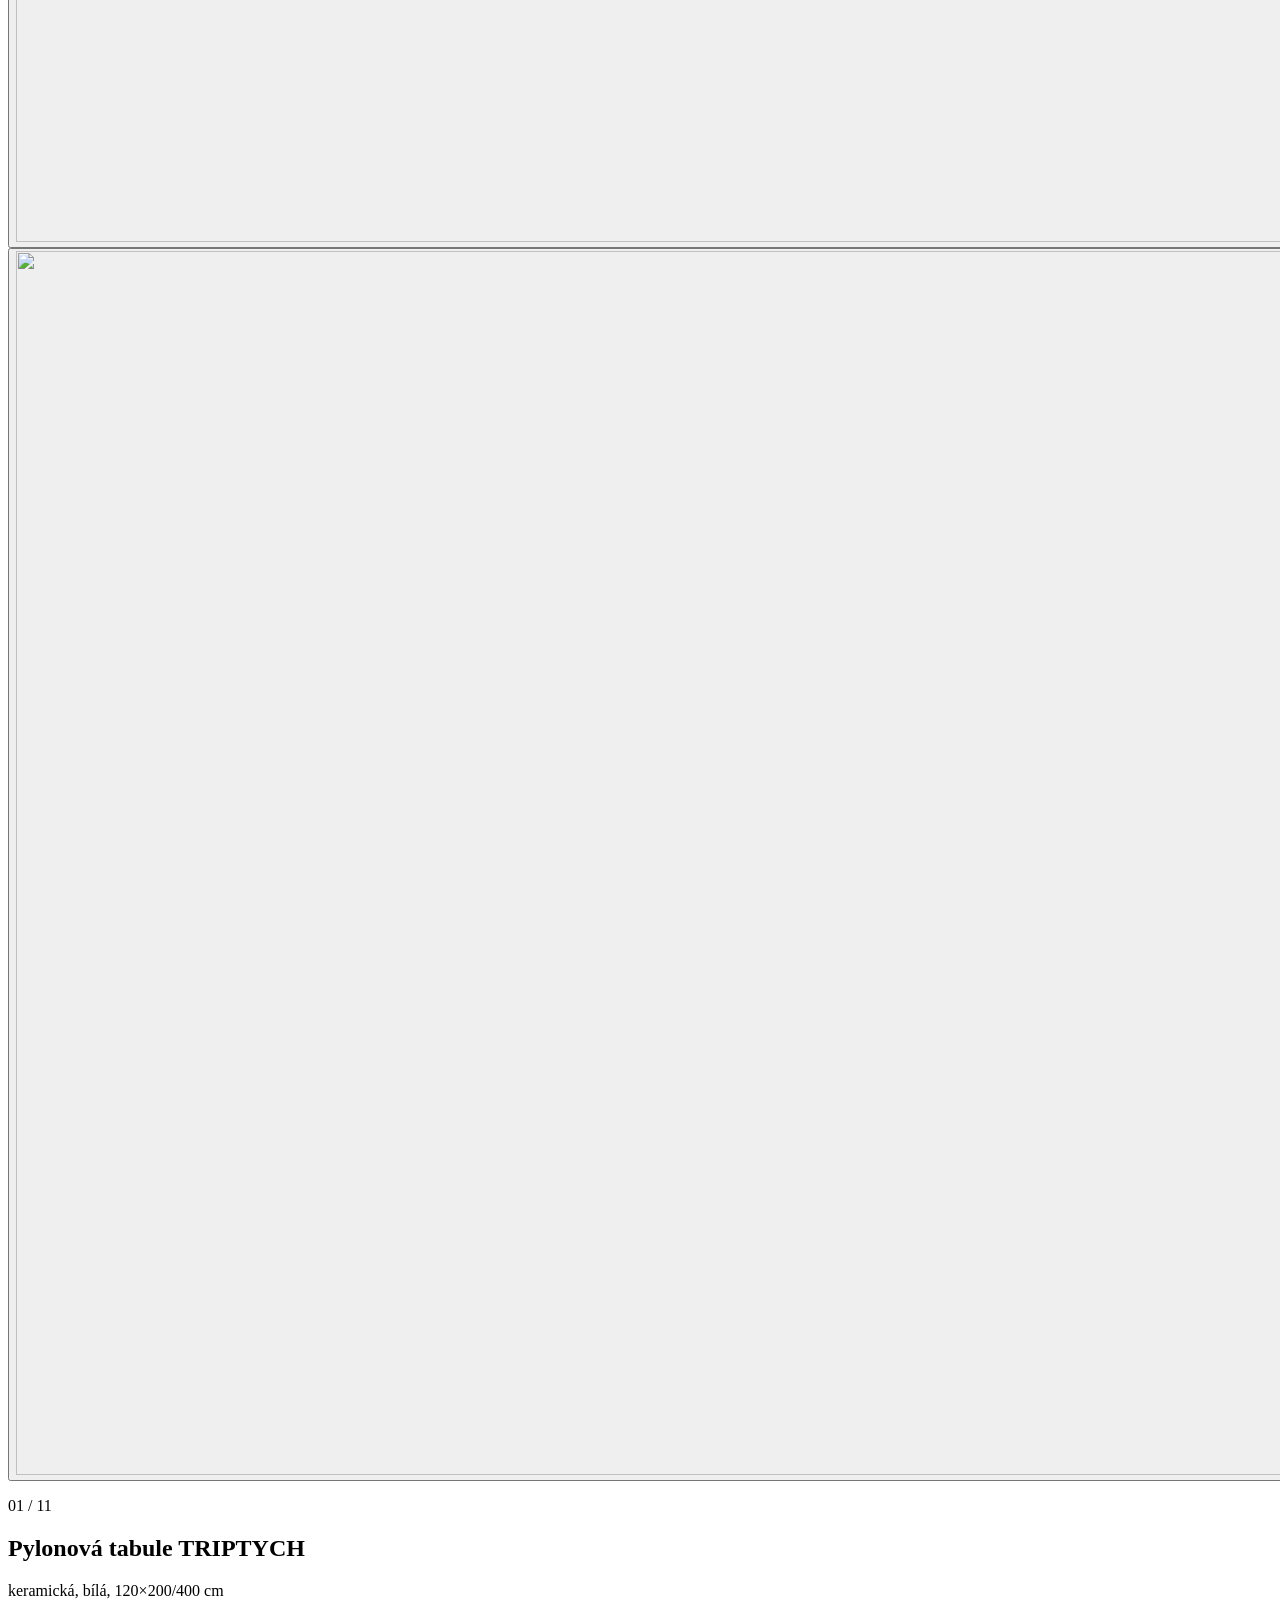
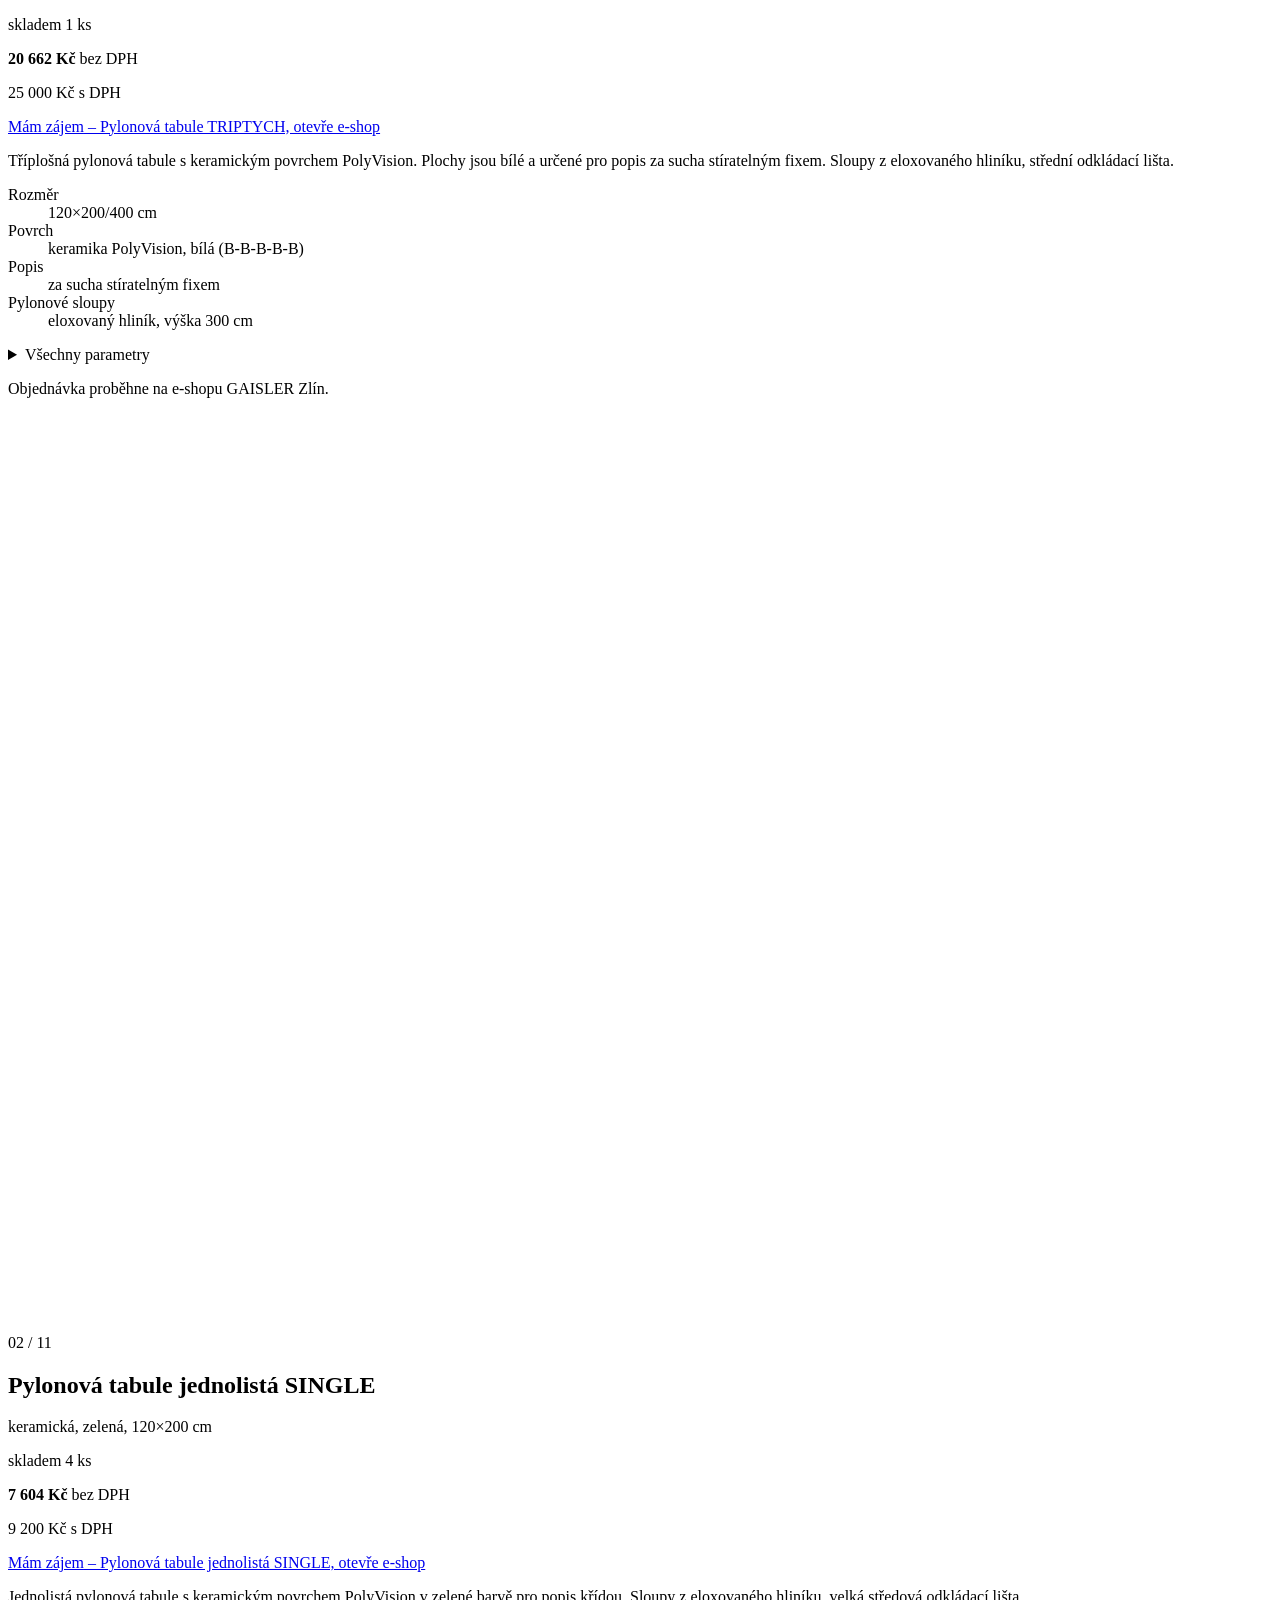
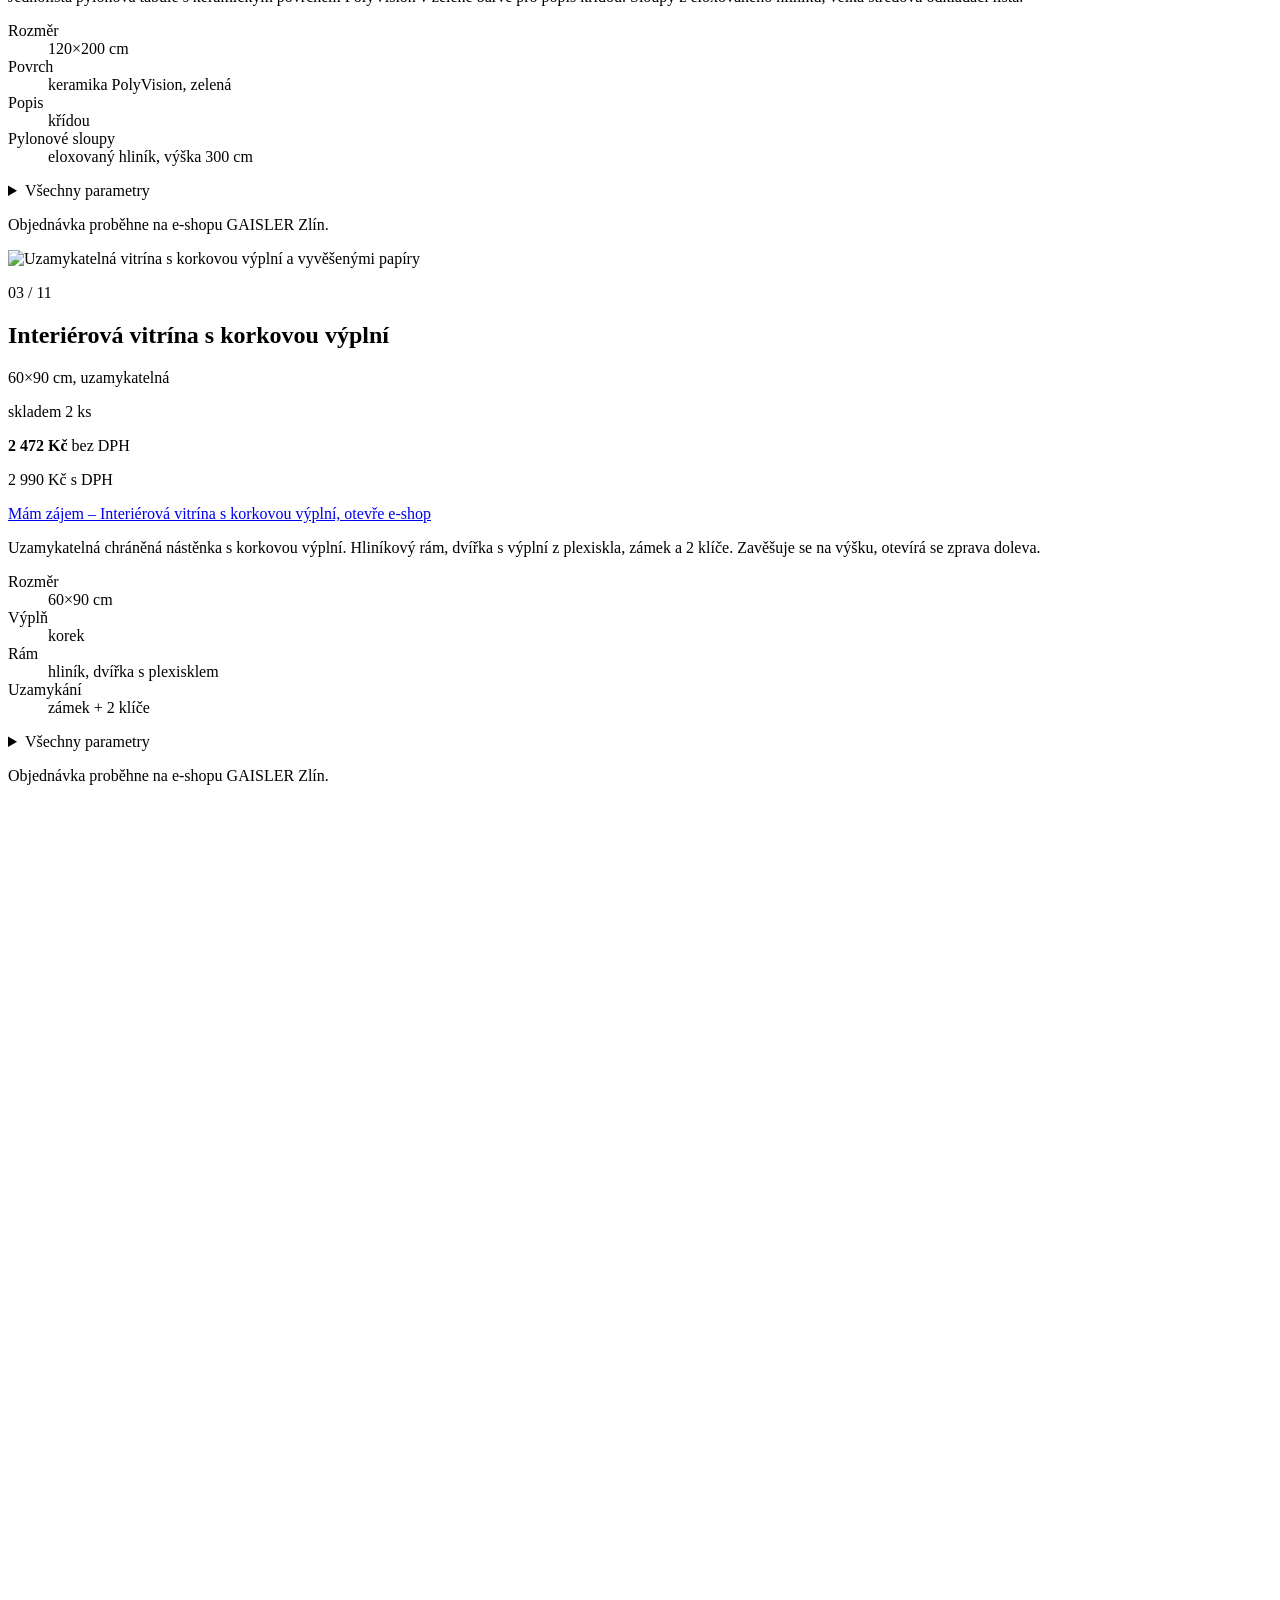
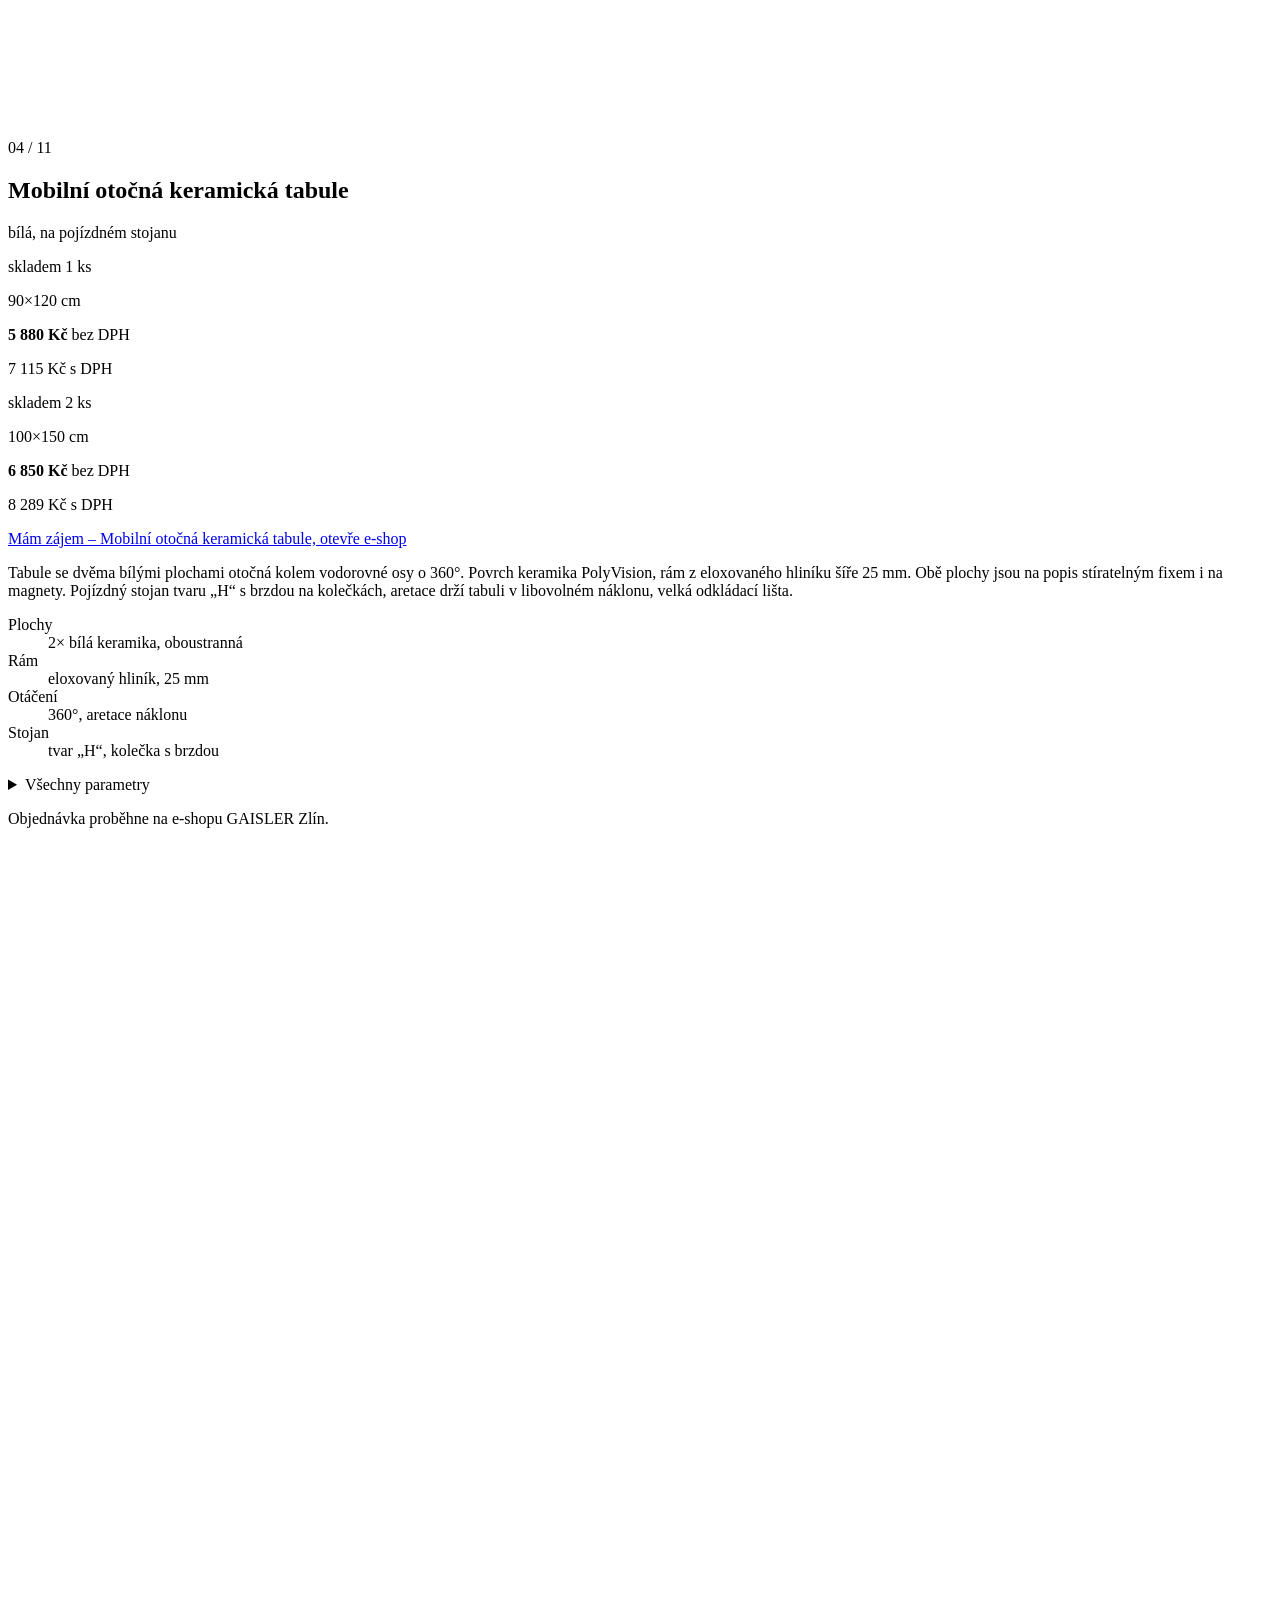
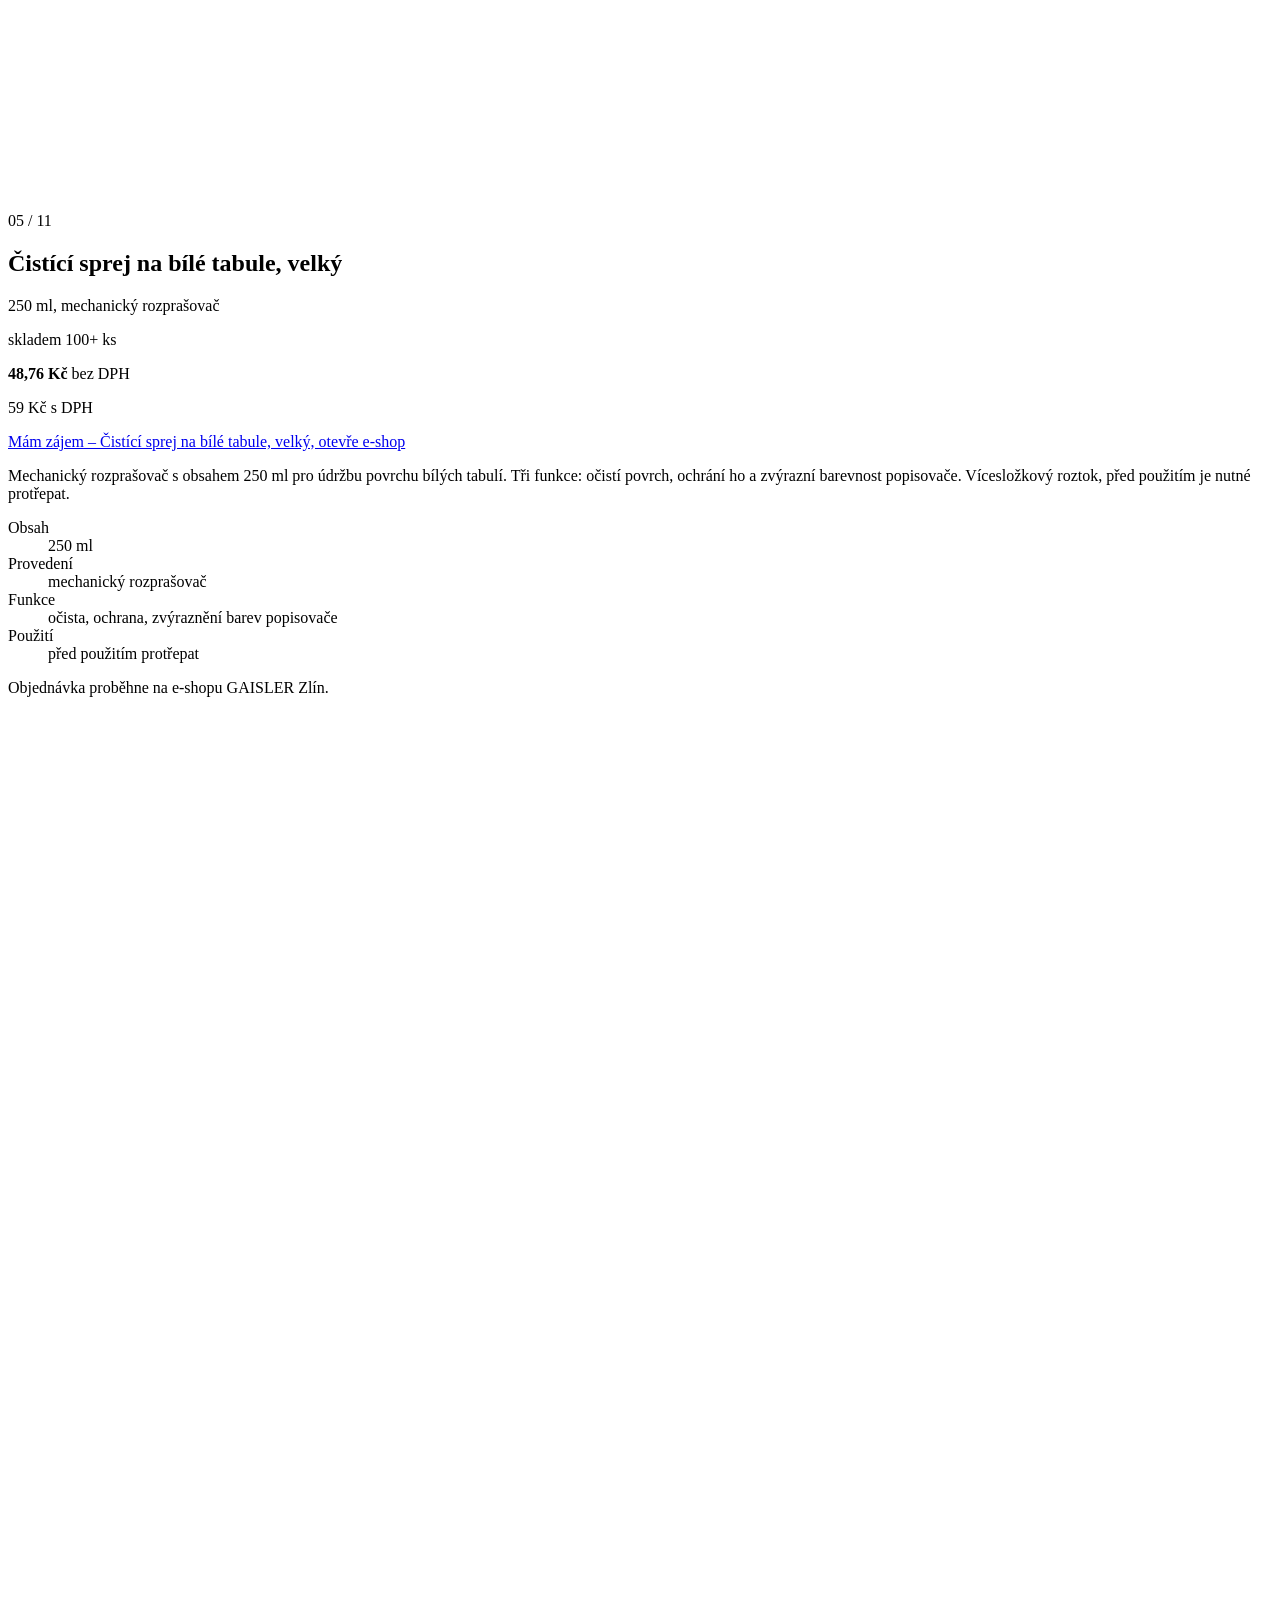
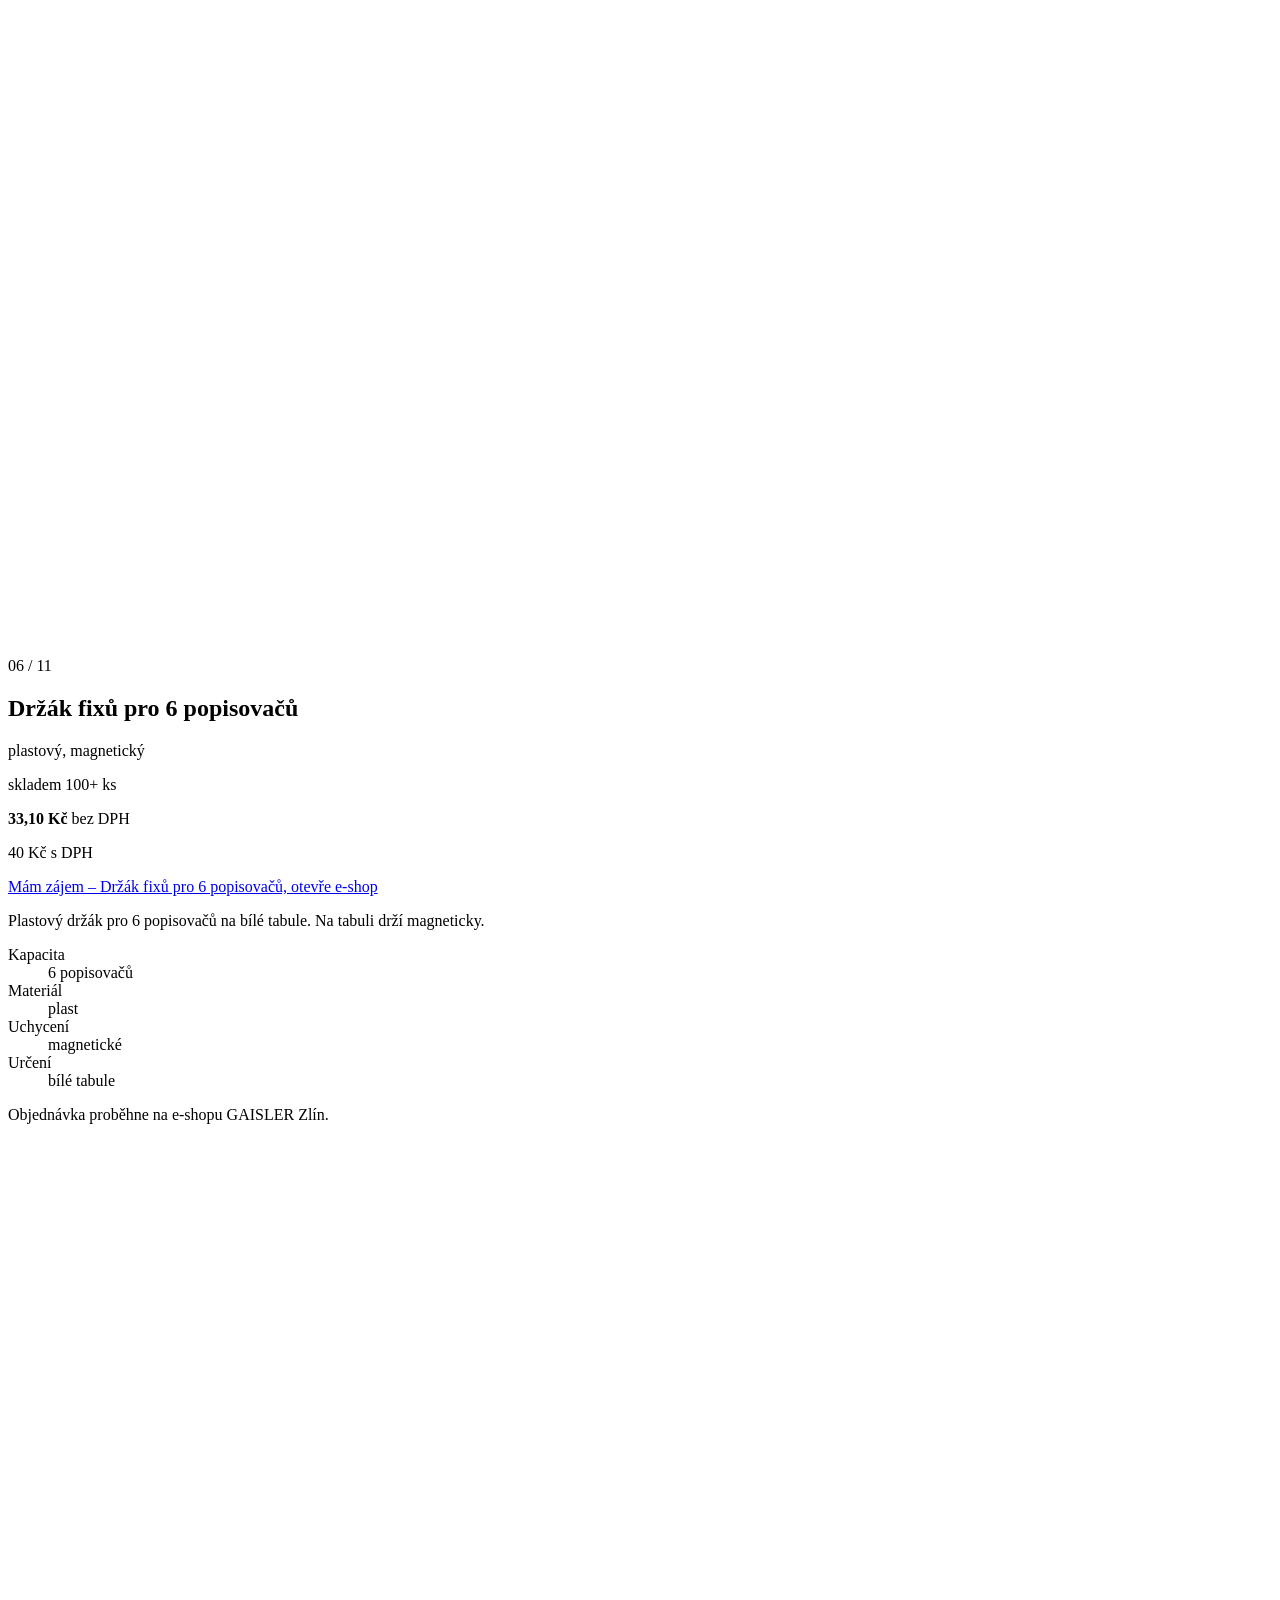
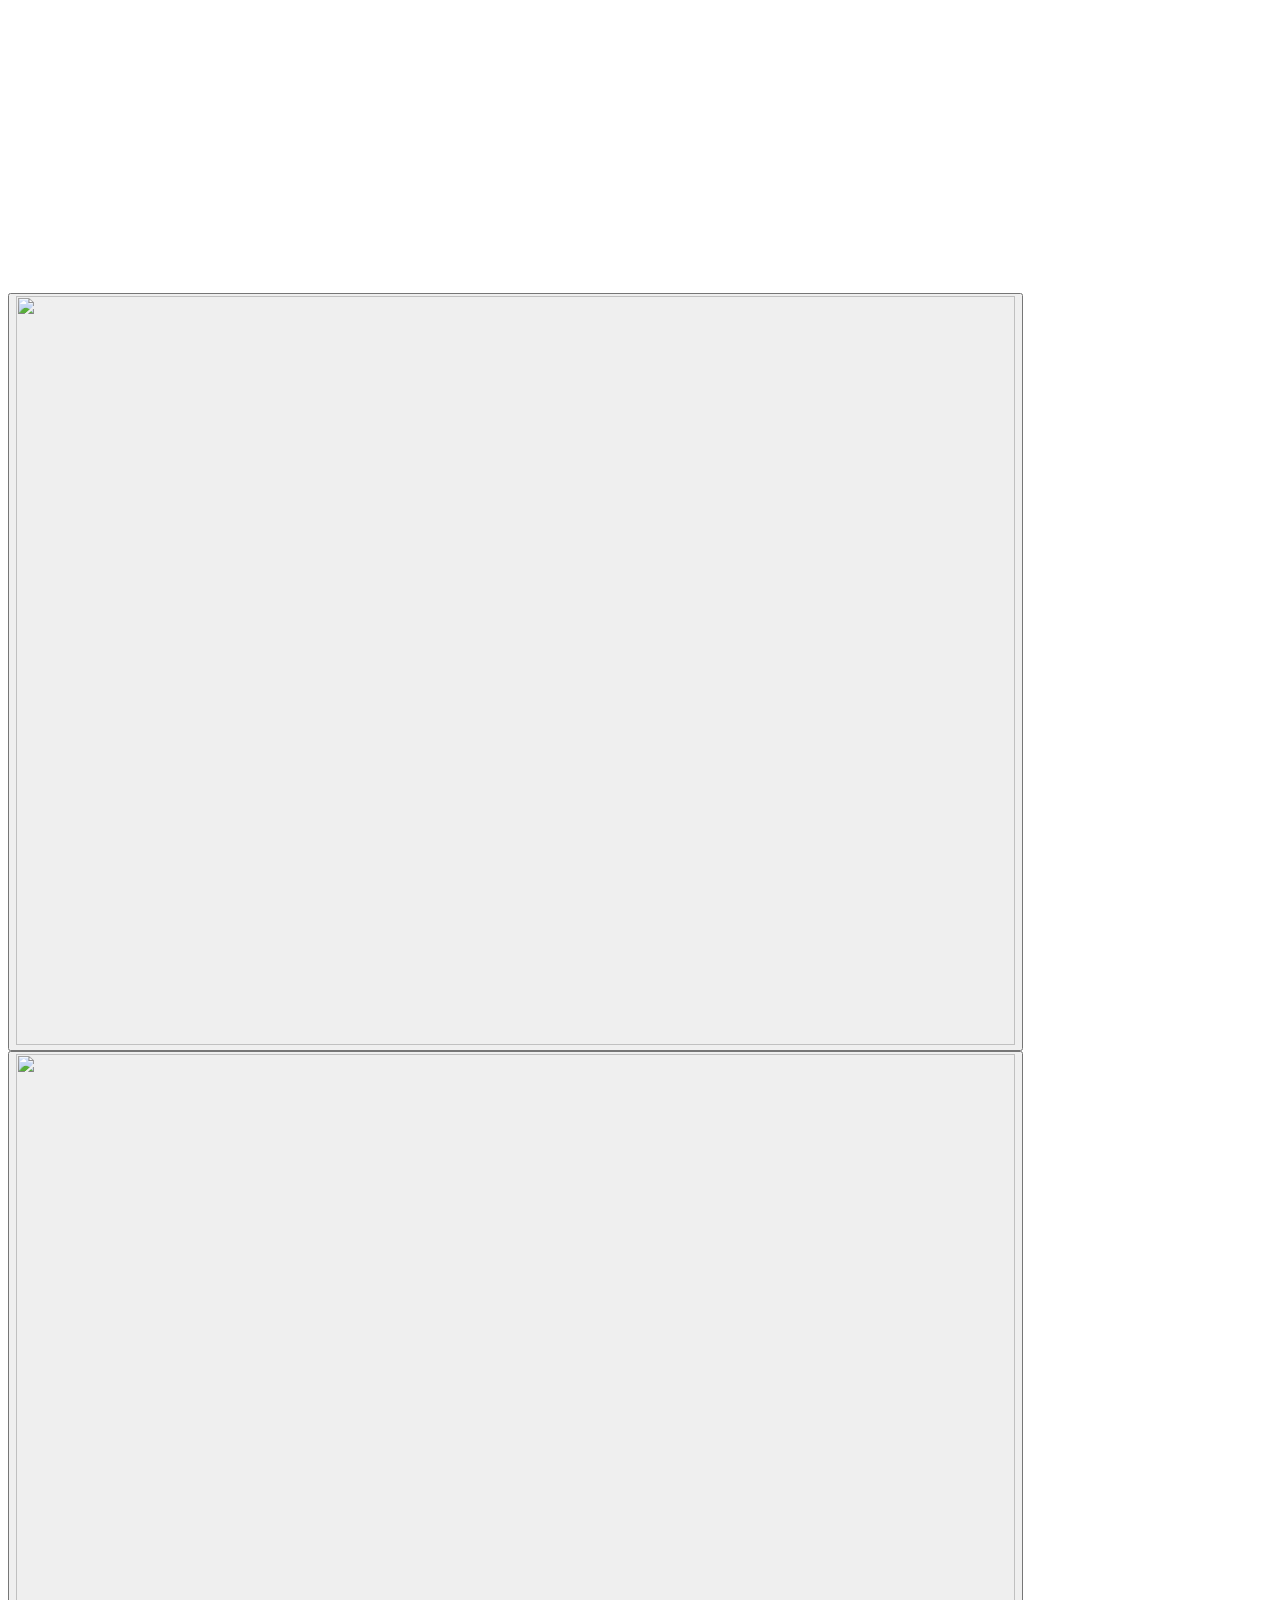
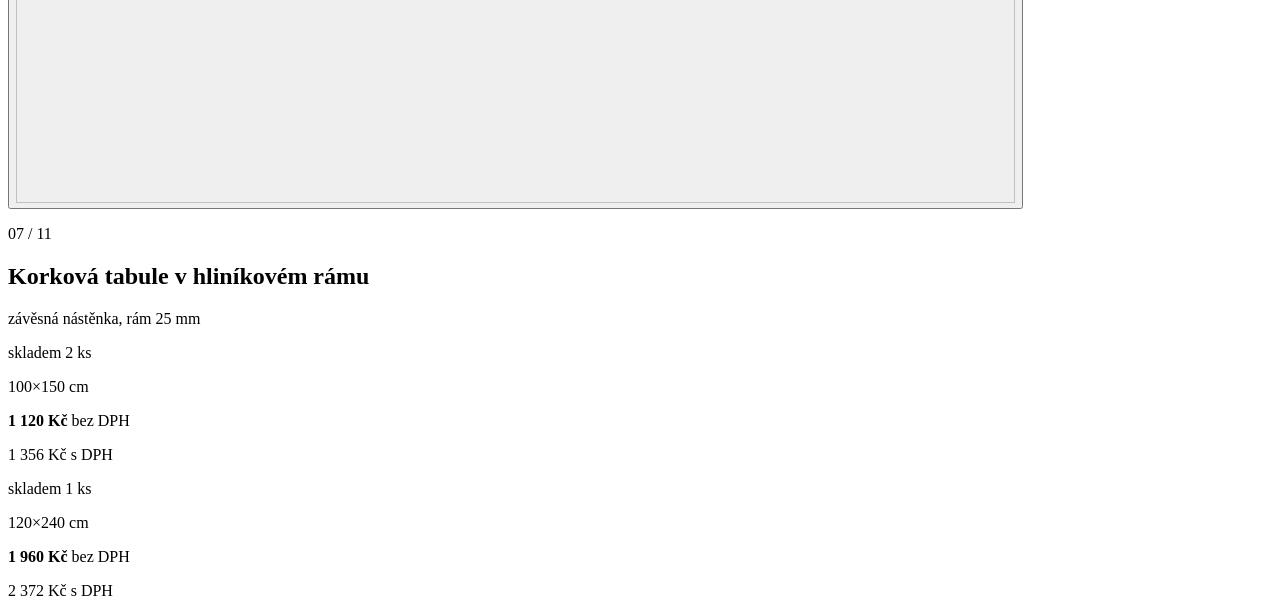
==== commit a9e493ae: "build 2026-10-29 10:21" ====
--- a/index.html
+++ b/index.html
@@ -18,7 +18,7 @@
 <meta name="twitter:card" content="summary_large_image">
 <link rel="stylesheet" href="/gaisler/css/style.css?v=b2571c2026">
 
-<script type="application/ld+json">{"@context": "https://schema.org", "@type": "Organization", "name": "GAISLER Zlín", "url": "https://webhunter-navrhy.github.io/gaisler/", "description": "Doprodej školních tabulí a vitrín GAISLER Zlín: pylonové tabule, korková vitrína, otočná keramická tabule a příslušenství skladem za akční ceny.", "email": "gaisler@gaisler.zlin.cz", "address": {"@type": "PostalAddress", "addressLocality": "Zlín", "addressCountry": "CZ"}, "image": "https://webhunter-navrhy.github.io/gaisler/og.jpg"}</script>
+<script type="application/ld+json">{"@context": "https://schema.org", "@type": "Organization", "name": "GAISLER Zlín", "url": "https://webhunter-navrhy.github.io/gaisler/", "description": "Doprodej školních tabulí a vitrín GAISLER Zlín: pylonové tabule, korková vitrína, otočná keramická tabule a příslušenství skladem za akční ceny.", "telephone": "602 554 012", "email": "gaisler@gaisler.zlin.cz", "address": {"@type": "PostalAddress", "addressLocality": "Zlín", "addressCountry": "CZ"}, "taxID": "12297755", "image": "https://webhunter-navrhy.github.io/gaisler/og.jpg"}</script>
 </head>
 <body>
 <a class="skip" href="#obsah">Přeskočit na obsah</a>
@@ -39,10 +39,10 @@
       <p class="stitek">Doprodej skladu</p>
       <h1>Školní tabule a vitríny skladem za akční ceny</h1>
       <p class="perex">Pylonové tabule, korková vitrína a nástěnky, otočná keramická tabule a drobné příslušenství. Každý kus je skladem a jde objednat na našem e-shopu.</p>
-      <p class="souhrn-radek">8 položek skladem · ceny s DPH</p>
+      <p class="souhrn-radek">11 položek skladem · ceny bez DPH i s DPH</p>
       <a class="tlacitko" href="#katalog">Prohlédnout katalog</a>
     </div>
-    <div class="uvod-foto"><img src="/gaisler/img/triptych-otevreny-1632.webp" srcset="/gaisler/img/triptych-otevreny-640.webp 640w, /gaisler/img/triptych-otevreny-1280.webp 1280w, /gaisler/img/triptych-otevreny-1632.webp 1632w" sizes="(min-width: 56rem) 34rem, 100vw" width="1632" height="750" alt="Pylonová tabule TRIPTYCH s otevřenými křídly" loading="eager" fetchpriority="high" decoding="async"><p class="razitko-foto">od 0,90 Kč s DPH</p></div>
+    <div class="uvod-foto"><img src="/gaisler/img/triptych-otevreny-1632.webp" srcset="/gaisler/img/triptych-otevreny-640.webp 640w, /gaisler/img/triptych-otevreny-1280.webp 1280w, /gaisler/img/triptych-otevreny-1632.webp 1632w" sizes="(min-width: 56rem) 34rem, 100vw" width="1632" height="750" alt="Pylonová tabule TRIPTYCH s otevřenými křídly" loading="eager" fetchpriority="high" decoding="async"><p class="razitko-foto">od 0,744 Kč bez DPH</p></div>
   </div>
 </section>
 
@@ -61,15 +61,15 @@
       
     </div>
     <div class="udaje">
-      <p class="cislo">01 / 08</p>
+      <p class="cislo">01 / 11</p>
       <h2>Pylonová tabule TRIPTYCH</h2>
       <p class="podnadpis">keramická, bílá, 120×200/400 cm</p>
       
       <div class="cedulky">
         <div class="cedulka">
           <p class="razitko">skladem 1 ks</p>
-          <p class="cena"><strong>25 000 Kč</strong> <span>s DPH</span></p>
-          <p class="bez">20 662 Kč bez DPH</p>
+          <p class="cena"><strong>20 662 Kč</strong> <span>bez DPH</span></p>
+          <p class="bez">25 000 Kč s DPH</p>
         </div>
       </div>
       
@@ -94,15 +94,15 @@
       
     </div>
     <div class="udaje">
-      <p class="cislo">02 / 08</p>
+      <p class="cislo">02 / 11</p>
       <h2>Pylonová tabule jednolistá SINGLE</h2>
       <p class="podnadpis">keramická, zelená, 120×200 cm</p>
       
       <div class="cedulky">
         <div class="cedulka">
           <p class="razitko">skladem 4 ks</p>
-          <p class="cena"><strong>9 200 Kč</strong> <span>s DPH</span></p>
-          <p class="bez">7 604 Kč bez DPH</p>
+          <p class="cena"><strong>7 604 Kč</strong> <span>bez DPH</span></p>
+          <p class="bez">9 200 Kč s DPH</p>
         </div>
       </div>
       
@@ -127,15 +127,15 @@
       
     </div>
     <div class="udaje">
-      <p class="cislo">03 / 08</p>
+      <p class="cislo">03 / 11</p>
       <h2>Interiérová vitrína s korkovou výplní</h2>
       <p class="podnadpis">60×90 cm, uzamykatelná</p>
       
       <div class="cedulky">
         <div class="cedulka">
           <p class="razitko">skladem 2 ks</p>
-          <p class="cena"><strong>2 990 Kč</strong> <span>s DPH</span></p>
-          <p class="bez">2 472 Kč bez DPH</p>
+          <p class="cena"><strong>2 472 Kč</strong> <span>bez DPH</span></p>
+          <p class="bez">2 990 Kč s DPH</p>
         </div>
       </div>
       
@@ -160,7 +160,7 @@
       
     </div>
     <div class="udaje">
-      <p class="cislo">04 / 08</p>
+      <p class="cislo">04 / 11</p>
       <h2>Mobilní otočná keramická tabule</h2>
       <p class="podnadpis">bílá, na pojízdném stojanu</p>
       
@@ -169,15 +169,17 @@
         <div class="cedulka">
           <p class="razitko">skladem 1 ks</p>
           <p class="rozmer">90×120 cm</p>
-          <p class="cena"><strong>7 115 Kč</strong> <span>s DPH</span></p>
-          <p class="bez">5 880 Kč bez DPH</p>
+          <p class="cena"><strong>5 880 Kč</strong> <span>bez DPH</span></p>
+          <p class="bez">7 115 Kč s DPH</p>
+          
         </div>
         
         <div class="cedulka">
           <p class="razitko">skladem 2 ks</p>
           <p class="rozmer">100×150 cm</p>
-          <p class="cena"><strong>8 289 Kč</strong> <span>s DPH</span></p>
-          <p class="bez">6 850 Kč bez DPH</p>
+          <p class="cena"><strong>6 850 Kč</strong> <span>bez DPH</span></p>
+          <p class="bez">8 289 Kč s DPH</p>
+          
         </div>
         
       </div>
@@ -203,15 +205,15 @@
       
     </div>
     <div class="udaje">
-      <p class="cislo">05 / 08</p>
+      <p class="cislo">05 / 11</p>
       <h2>Čistící sprej na bílé tabule, velký</h2>
       <p class="podnadpis">250 ml, mechanický rozprašovač</p>
       
       <div class="cedulky">
         <div class="cedulka">
           <p class="razitko">skladem 100+ ks</p>
-          <p class="cena"><strong>59 Kč</strong> <span>s DPH</span></p>
-          <p class="bez">48,76 Kč bez DPH</p>
+          <p class="cena"><strong>48,76 Kč</strong> <span>bez DPH</span></p>
+          <p class="bez">59 Kč s DPH</p>
         </div>
       </div>
       
@@ -234,15 +236,15 @@
       
     </div>
     <div class="udaje">
-      <p class="cislo">06 / 08</p>
+      <p class="cislo">06 / 11</p>
       <h2>Držák fixů pro 6 popisovačů</h2>
       <p class="podnadpis">plastový, magnetický</p>
       
       <div class="cedulky">
         <div class="cedulka">
           <p class="razitko">skladem 100+ ks</p>
-          <p class="cena"><strong>40 Kč</strong> <span>s DPH</span></p>
-          <p class="bez">33,10 Kč bez DPH</p>
+          <p class="cena"><strong>33,10 Kč</strong> <span>bez DPH</span></p>
+          <p class="bez">40 Kč s DPH</p>
         </div>
       </div>
       
@@ -269,7 +271,7 @@
       
     </div>
     <div class="udaje">
-      <p class="cislo">07 / 08</p>
+      <p class="cislo">07 / 11</p>
       <h2>Korková tabule v hliníkovém rámu</h2>
       <p class="podnadpis">závěsná nástěnka, rám 25 mm</p>
       
@@ -278,15 +280,17 @@
         <div class="cedulka">
           <p class="razitko">skladem 2 ks</p>
           <p class="rozmer">100×150 cm</p>
-          <p class="cena"><strong>1 356 Kč</strong> <span>s DPH</span></p>
-          <p class="bez">1 120 Kč bez DPH</p>
+          <p class="cena"><strong>1 120 Kč</strong> <span>bez DPH</span></p>
+          <p class="bez">1 356 Kč s DPH</p>
+          
         </div>
         
         <div class="cedulka">
           <p class="razitko">skladem 1 ks</p>
           <p class="rozmer">120×240 cm</p>
-          <p class="cena"><strong>2 372 Kč</strong> <span>s DPH</span></p>
-          <p class="bez">1 960 Kč bez DPH</p>
+          <p class="cena"><strong>1 960 Kč</strong> <span>bez DPH</span></p>
+          <p class="bez">2 372 Kč s DPH</p>
+          
         </div>
         
       </div>
@@ -314,7 +318,7 @@
       
     </div>
     <div class="udaje">
-      <p class="cislo">08 / 08</p>
+      <p class="cislo">08 / 11</p>
       <h2>Kancelářské magnety v plastu, kulaté, mix barev</h2>
       <p class="podnadpis">průměr 13, 20 a 30 mm</p>
       
@@ -323,31 +327,151 @@
         <div class="cedulka">
           <p class="razitko">skladem tisíce ks</p>
           <p class="rozmer">průměr 13 mm</p>
-          <p class="cena"><strong>0,90 Kč</strong> <span>s DPH</span></p>
-          <p class="bez">0,744 Kč bez DPH</p>
+          <p class="cena"><strong>0,744 Kč</strong> <span>bez DPH</span></p>
+          <p class="bez">0,90 Kč s DPH</p>
+          <a class="tlacitko" href="http://www.gaisler.zlin.cz/product/14050.kancelarske-magnety-v-plastu-13mm-15mm/" target="_blank" rel="noopener">Mám zájem<span class="sr"> – Kancelářské magnety v plastu, kulaté, mix barev, průměr 13 mm, otevře e-shop</span></a>
         </div>
         
         <div class="cedulka">
           <p class="razitko">skladem tisíce ks</p>
           <p class="rozmer">průměr 20 mm</p>
-          <p class="cena"><strong>1,20 Kč</strong> <span>s DPH</span></p>
-          <p class="bez">0,992 Kč bez DPH</p>
+          <p class="cena"><strong>0,992 Kč</strong> <span>bez DPH</span></p>
+          <p class="bez">1,20 Kč s DPH</p>
+          <a class="tlacitko" href="http://www.gaisler.zlin.cz/product/14052.kancelarske-magnety-v-plastu-20mm-25mm/" target="_blank" rel="noopener">Mám zájem<span class="sr"> – Kancelářské magnety v plastu, kulaté, mix barev, průměr 20 mm, otevře e-shop</span></a>
         </div>
         
         <div class="cedulka">
           <p class="razitko">skladem stovky ks</p>
           <p class="rozmer">průměr 30 mm</p>
-          <p class="cena"><strong>3,50 Kč</strong> <span>s DPH</span></p>
-          <p class="bez">2,893 Kč bez DPH</p>
-        </div>
-        
-      </div>
-      
-      <a class="tlacitko" href="http://www.gaisler.zlin.cz/product/14050.kancelarske-magnety-v-plastu-13mm-15mm/" target="_blank" rel="noopener">Mám zájem<span class="sr"> – Kancelářské magnety v plastu, kulaté, mix barev, otevře e-shop</span></a>
+          <p class="cena"><strong>2,893 Kč</strong> <span>bez DPH</span></p>
+          <p class="bez">3,50 Kč s DPH</p>
+          <a class="tlacitko" href="http://www.gaisler.zlin.cz/product/3102.kancelarske-magnety-v-plastu-30mm/" target="_blank" rel="noopener">Mám zájem<span class="sr"> – Kancelářské magnety v plastu, kulaté, mix barev, průměr 30 mm, otevře e-shop</span></a>
+        </div>
+        
+      </div>
+      
+      
 
       <p class="popis">Zabroušené magnety pro práci s bílými tabulemi. Feritové jádro je obaleno barevným plastem, feritová plocha nepoškrábe citlivý povrch tabule. Ergonomický úchop, silná přítlačná síla, prodávají se volně bez blistrů. Barvy: bílá, černá, červená, modrá, zelená, žlutá.</p>
       <dl class="parametry">
         <div><dt>Tvar</dt><dd>kulaté</dd></div><div><dt>Barvy</dt><dd>bílá, černá, červená, modrá, zelená, žlutá</dd></div><div><dt>Balení</dt><dd>volně, bez blistrů</dd></div><div><dt>Určení</dt><dd>bílé tabule</dd></div>
+      </dl>
+      
+      <p class="poznamka">Objednávka proběhne na e-shopu GAISLER Zlín.</p>
+    </div>
+  </article>
+  
+  <article class="polozka" id="paravan">
+    <div class="foto" data-galerie>
+      <div class="foto-plocha">
+        <div class="snimek"><img src="/gaisler/img/paravan-korek-886.webp" srcset="/gaisler/img/paravan-korek-640.webp 640w, /gaisler/img/paravan-korek-886.webp 886w" sizes="(min-width: 62rem) 46rem, 100vw" width="886" height="586" alt="Korková dělící stěna paravan o třech polích" loading="lazy" decoding="async"></div>
+      </div>
+      
+    </div>
+    <div class="udaje">
+      <p class="cislo">09 / 11</p>
+      <h2>Paravan, dělící stěna korek o třech polích</h2>
+      <p class="podnadpis">tři oboustranné korkové panely, čtyři stojny</p>
+      
+      <div class="cedulky">
+        
+        <div class="cedulka">
+          <p class="razitko">skladem 1 ks</p>
+          <p class="rozmer">panely 90×120 cm</p>
+          <p class="cena"><strong>6 790 Kč</strong> <span>bez DPH</span></p>
+          <p class="bez">8 216 Kč s DPH</p>
+          
+        </div>
+        
+        <div class="cedulka">
+          <p class="razitko">skladem 2 ks</p>
+          <p class="rozmer">panely 100×150 cm</p>
+          <p class="cena"><strong>7 300 Kč</strong> <span>bez DPH</span></p>
+          <p class="bez">8 833 Kč s DPH</p>
+          
+        </div>
+        
+      </div>
+      
+      <a class="tlacitko" href="http://www.gaisler.zlin.cz/product/3129.korkovy-panel-delici-stena-nastenka-paravan/" target="_blank" rel="noopener">Mám zájem<span class="sr"> – Paravan, dělící stěna korek o třech polích, otevře e-shop</span></a>
+
+      <p class="popis">Korková dělící stěna se skládá ze tří panelů a čtyř stojen. Každý panel je oboustranná tabule s korkovým povrchem na bodcové (špendlíkové) upínání předloh, v hliníkovém rámu. Panely jsou spojeny stojnami s panty a stojí ve volném prostoru. Stabilitu dává vychýlení ploch z řady do cik-cak zalomení. Panely jsou robustní a odolné.</p>
+      <dl class="parametry">
+        <div><dt>Povrch</dt><dd>korek, oboustranný</dd></div><div><dt>Rám</dt><dd>hliník, síla 25 mm</dd></div><div><dt>Sestava</dt><dd>3 panely, 4 stojny s panty</dd></div><div><dt>Výška stojen</dt><dd>200 cm</dd></div>
+      </dl>
+      
+      <p class="poznamka">Objednávka proběhne na e-shopu GAISLER Zlín.</p>
+    </div>
+  </article>
+  
+  <article class="polozka" id="textilni">
+    <div class="foto" data-galerie>
+      <div class="foto-plocha">
+        <div class="snimek"><img src="/gaisler/img/textilni-tabule-modra-832.webp" srcset="/gaisler/img/textilni-tabule-modra-640.webp 640w, /gaisler/img/textilni-tabule-modra-832.webp 832w" sizes="(min-width: 62rem) 46rem, 100vw" width="832" height="624" alt="Textilní tabule v hliníkovém rámu, modrý filc" loading="lazy" decoding="async"></div>
+      </div>
+      
+    </div>
+    <div class="udaje">
+      <p class="cislo">10 / 11</p>
+      <h2>Textilní tabule v hliníkovém rámu, modrá</h2>
+      <p class="podnadpis">závěsná nástěnka s filcem</p>
+      
+      <div class="cedulky">
+        
+        <div class="cedulka">
+          <p class="razitko">skladem 2 ks</p>
+          <p class="rozmer">60×90 cm (i šedá)</p>
+          <p class="cena"><strong>780 Kč</strong> <span>bez DPH</span></p>
+          <p class="bez">944 Kč s DPH</p>
+          
+        </div>
+        
+        <div class="cedulka">
+          <p class="razitko">skladem 1 ks</p>
+          <p class="rozmer">100×150 cm</p>
+          <p class="cena"><strong>1 280 Kč</strong> <span>bez DPH</span></p>
+          <p class="bez">1 549 Kč s DPH</p>
+          
+        </div>
+        
+      </div>
+      
+      <a class="tlacitko" href="http://www.gaisler.zlin.cz/product/1893.textilni-tabule-hlinikovy-ram-nastenka/" target="_blank" rel="noopener">Mám zájem<span class="sr"> – Textilní tabule v hliníkovém rámu, modrá, otevře e-shop</span></a>
+
+      <p class="popis">Závěsná textilní nástěnka na upínání papíru a jiných materiálů špendlíky nebo připínáčky. Plocha je potažena barevným filcem (námořnická modř), hliníkový rám šíře 25 mm je určen k zavěšení na stěnu. Montážní balíček je součástí tabule. Menší rozměr je možný i v šedé barvě.</p>
+      <dl class="parametry">
+        <div><dt>Povrch</dt><dd>filc, námořnická modř</dd></div><div><dt>Rám</dt><dd>hliník, šíře 25 mm</dd></div><div><dt>Upevnění</dt><dd>závěsná, montážní balíček v ceně</dd></div><div><dt>Použití</dt><dd>špendlíky, připínáčky</dd></div>
+      </dl>
+      
+      <p class="poznamka">Objednávka proběhne na e-shopu GAISLER Zlín.</p>
+    </div>
+  </article>
+  
+  <article class="polozka" id="houba">
+    <div class="foto" data-galerie>
+      <div class="foto-plocha">
+        <div class="snimek"><img src="/gaisler/img/houba-ergo-908.webp" srcset="/gaisler/img/houba-ergo-640.webp 640w, /gaisler/img/houba-ergo-908.webp 908w" sizes="(min-width: 62rem) 46rem, 100vw" width="908" height="681" alt="Velká ergonomická magnetická houba na bílé tabule" loading="lazy" decoding="async"></div>
+      </div>
+      
+    </div>
+    <div class="udaje">
+      <p class="cislo">11 / 11</p>
+      <h2>Magnetická houba na bílé tabule, velká</h2>
+      <p class="podnadpis">ergonomický úchop, 150×55 mm</p>
+      
+      <div class="cedulky">
+        <div class="cedulka">
+          <p class="razitko">skladem stovky ks</p>
+          <p class="cena"><strong>90 Kč</strong> <span>bez DPH</span></p>
+          <p class="bez">109 Kč s DPH</p>
+        </div>
+      </div>
+      
+      <a class="tlacitko" href="http://www.gaisler.zlin.cz/product/9000.ergo-ergonomicka-houba-magneticka-houba-mazani-stirani-bile-tabule/" target="_blank" rel="noopener">Mám zájem<span class="sr"> – Magnetická houba na bílé tabule, velká, otevře e-shop</span></a>
+
+      <p class="popis">Odlehčená magnetická houba s větší magnetickou silou pro stírání bílých tabulí za sucha. Ergonomicky vytvarovaný úchop a velká mazací plocha 150×55 mm. Houba funguje na principu výměnného stíracího filcu na suchém zipu.</p>
+      <dl class="parametry">
+        <div><dt>Mazací plocha</dt><dd>150×55 mm</dd></div><div><dt>Uchycení</dt><dd>magnetické</dd></div><div><dt>Filc</dt><dd>výměnný, na suchém zipu</dd></div><div><dt>Použití</dt><dd>stírání za sucha</dd></div>
       </dl>
       
       <p class="poznamka">Objednávka proběhne na e-shopu GAISLER Zlín.</p>
@@ -373,8 +497,9 @@
 <footer class="paticka">
   <div class="wrap">
     <p><strong>GAISLER Zlín</strong> · doprodej skladových zásob</p>
+    <p>IČ 12297755 · DIČ CZ5710230966</p>
     <p><a href="mailto:gaisler@gaisler.zlin.cz">gaisler@gaisler.zlin.cz</a></p>
-    
+    <p><a href="tel:602554012">602 554 012</a></p>
   </div>
 </footer>
 <script src="/gaisler/js/main.js?v=e3e989c49d" defer></script>
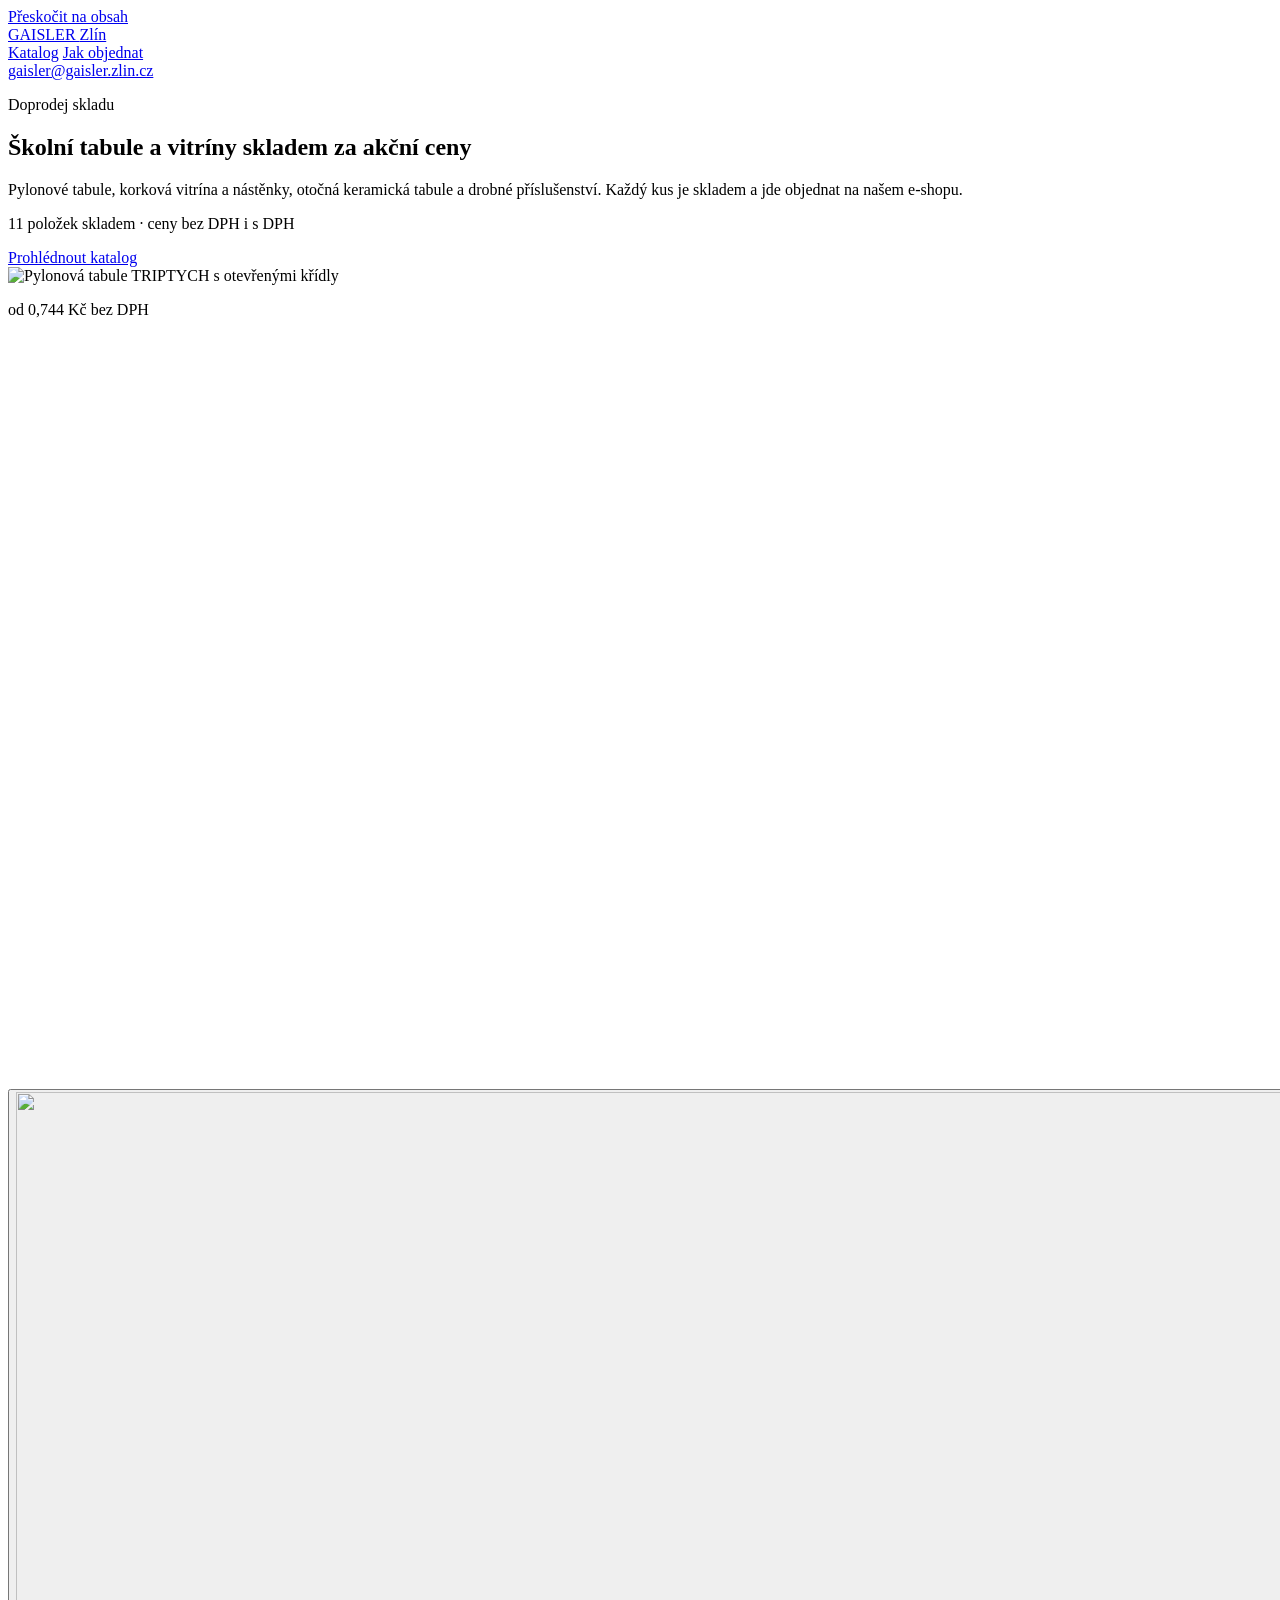
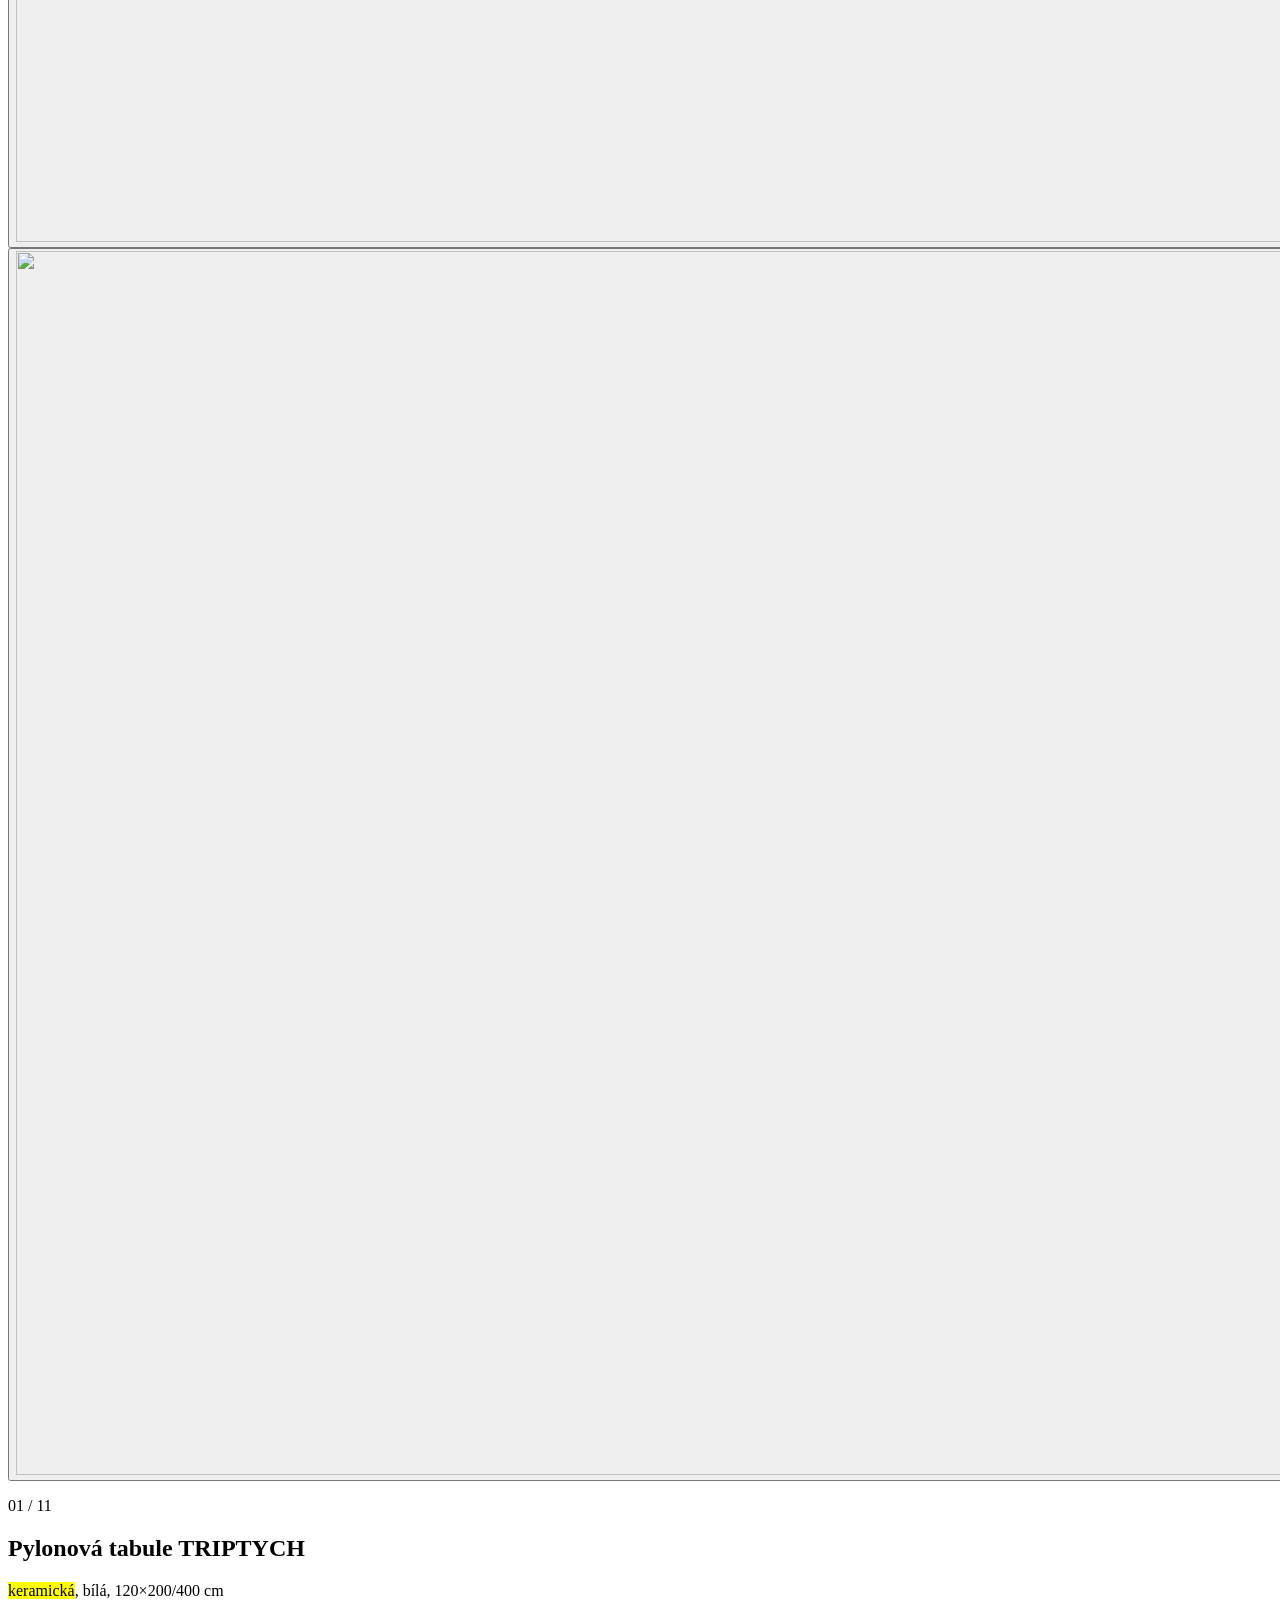
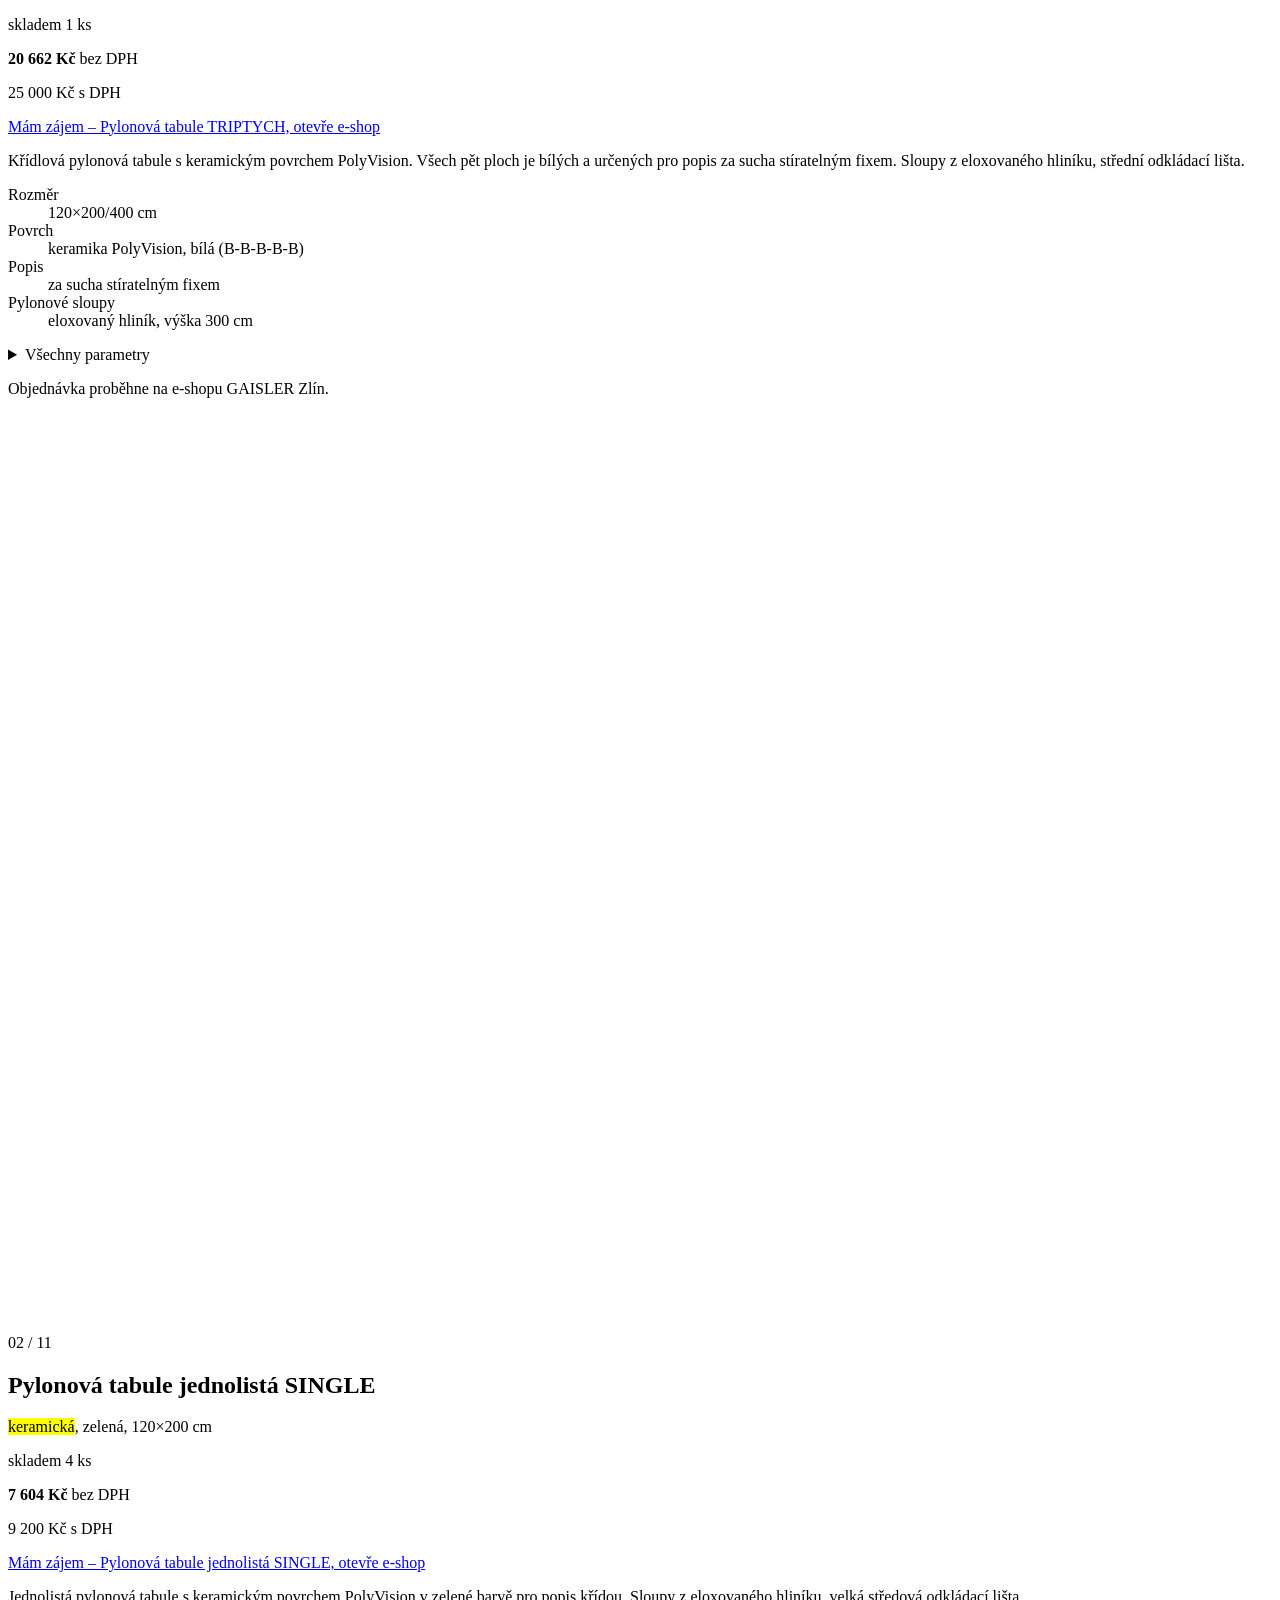
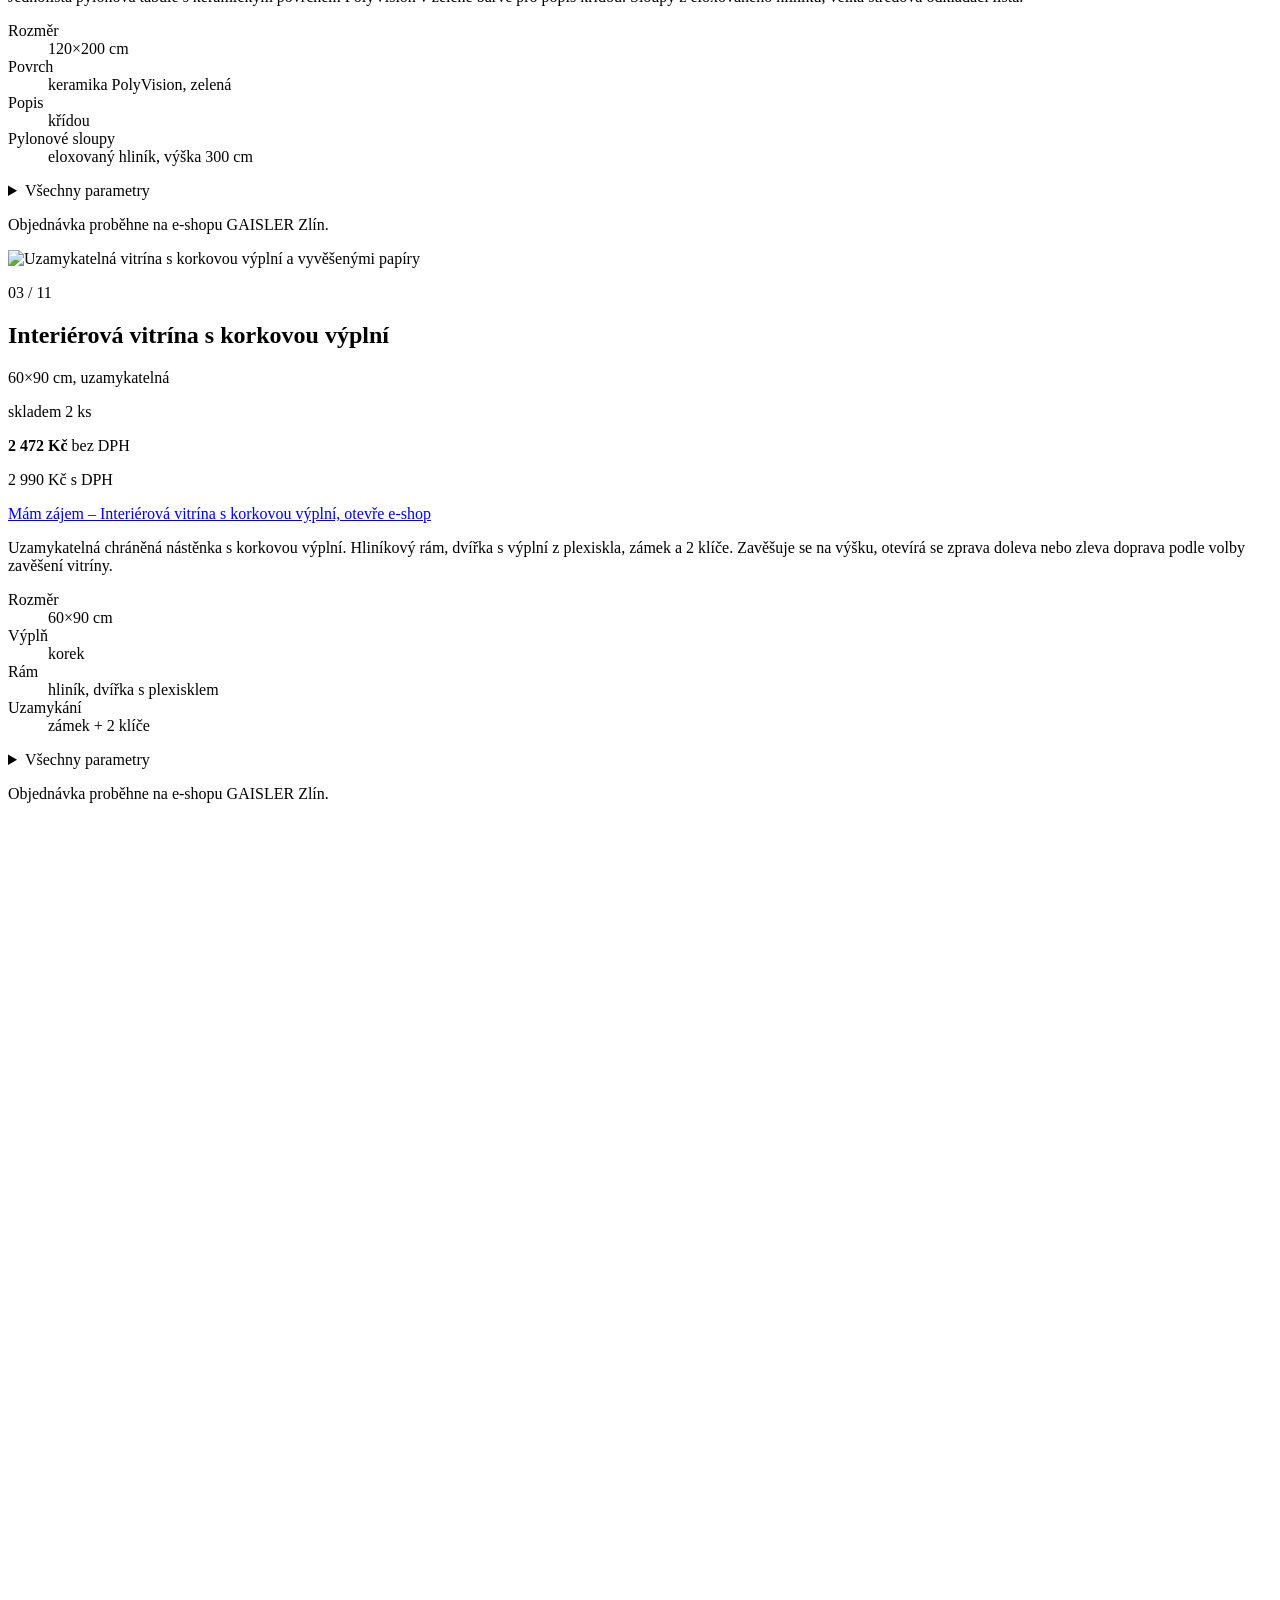
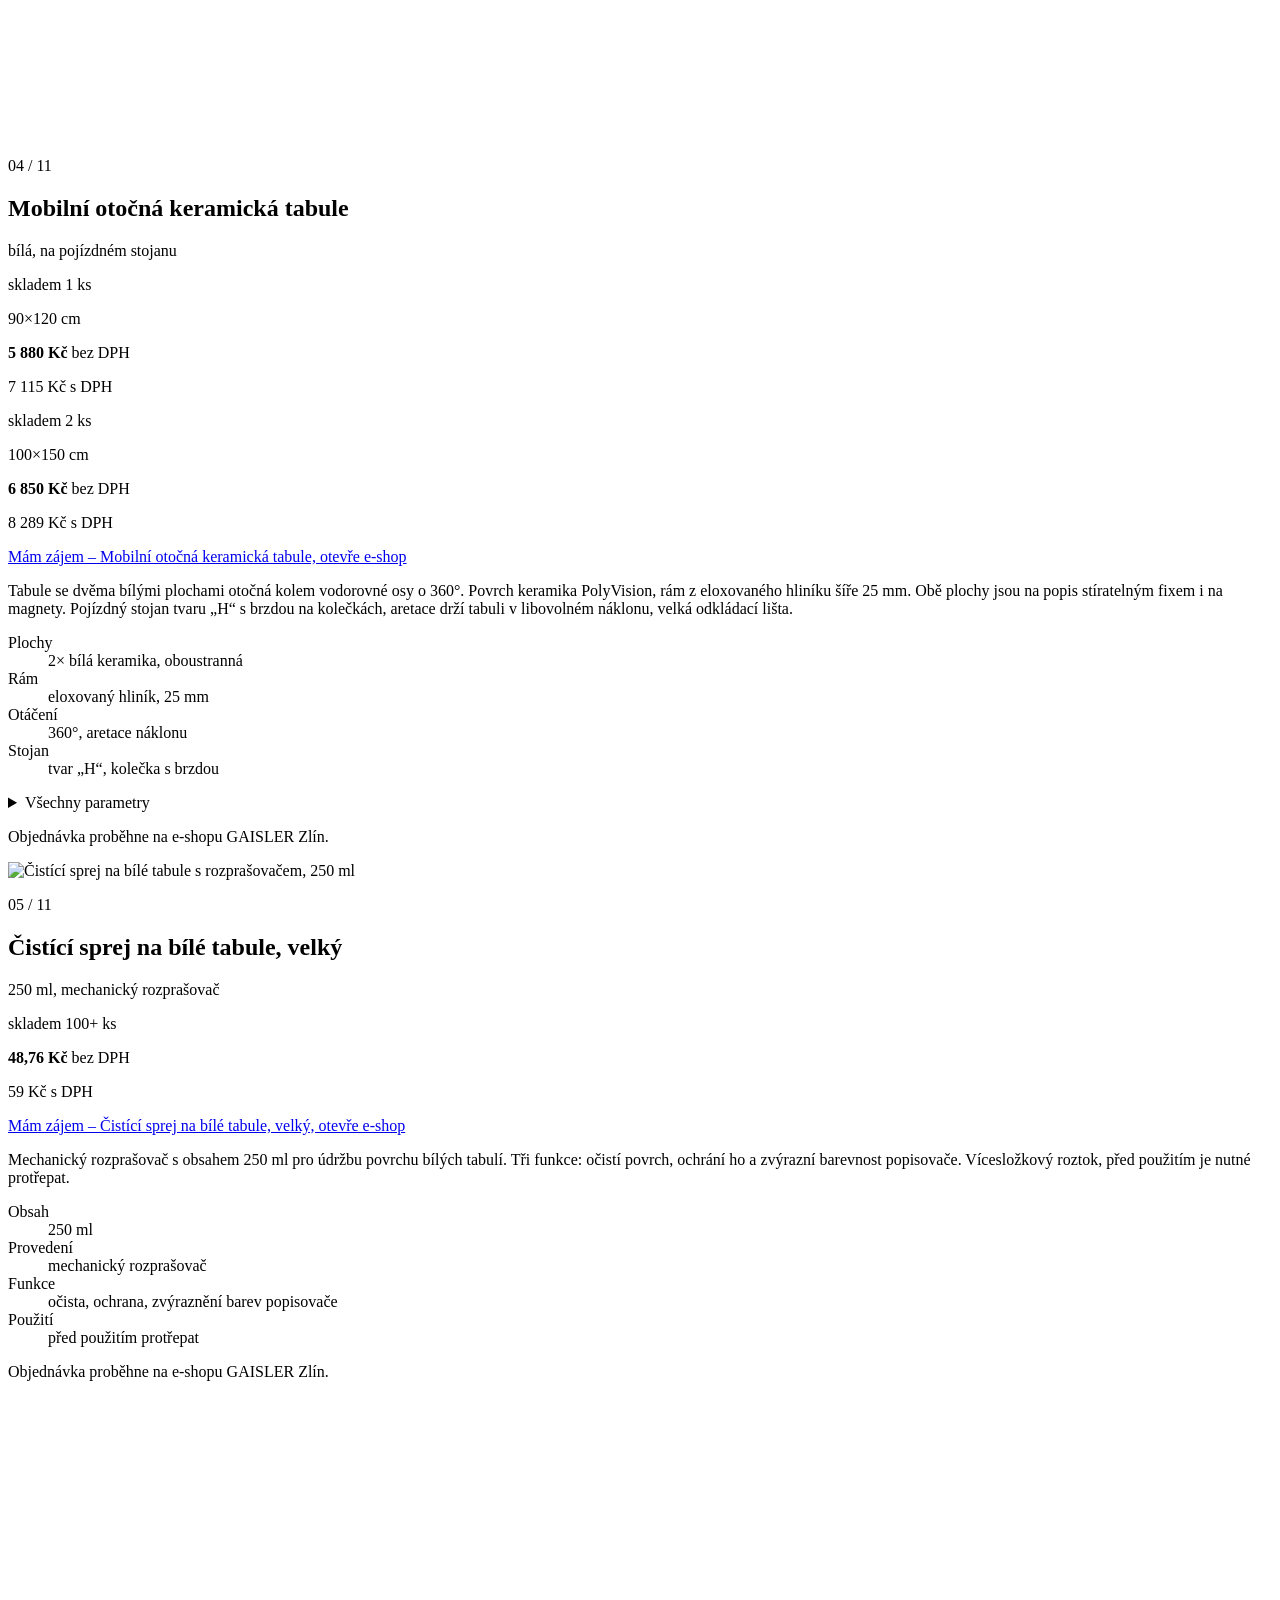
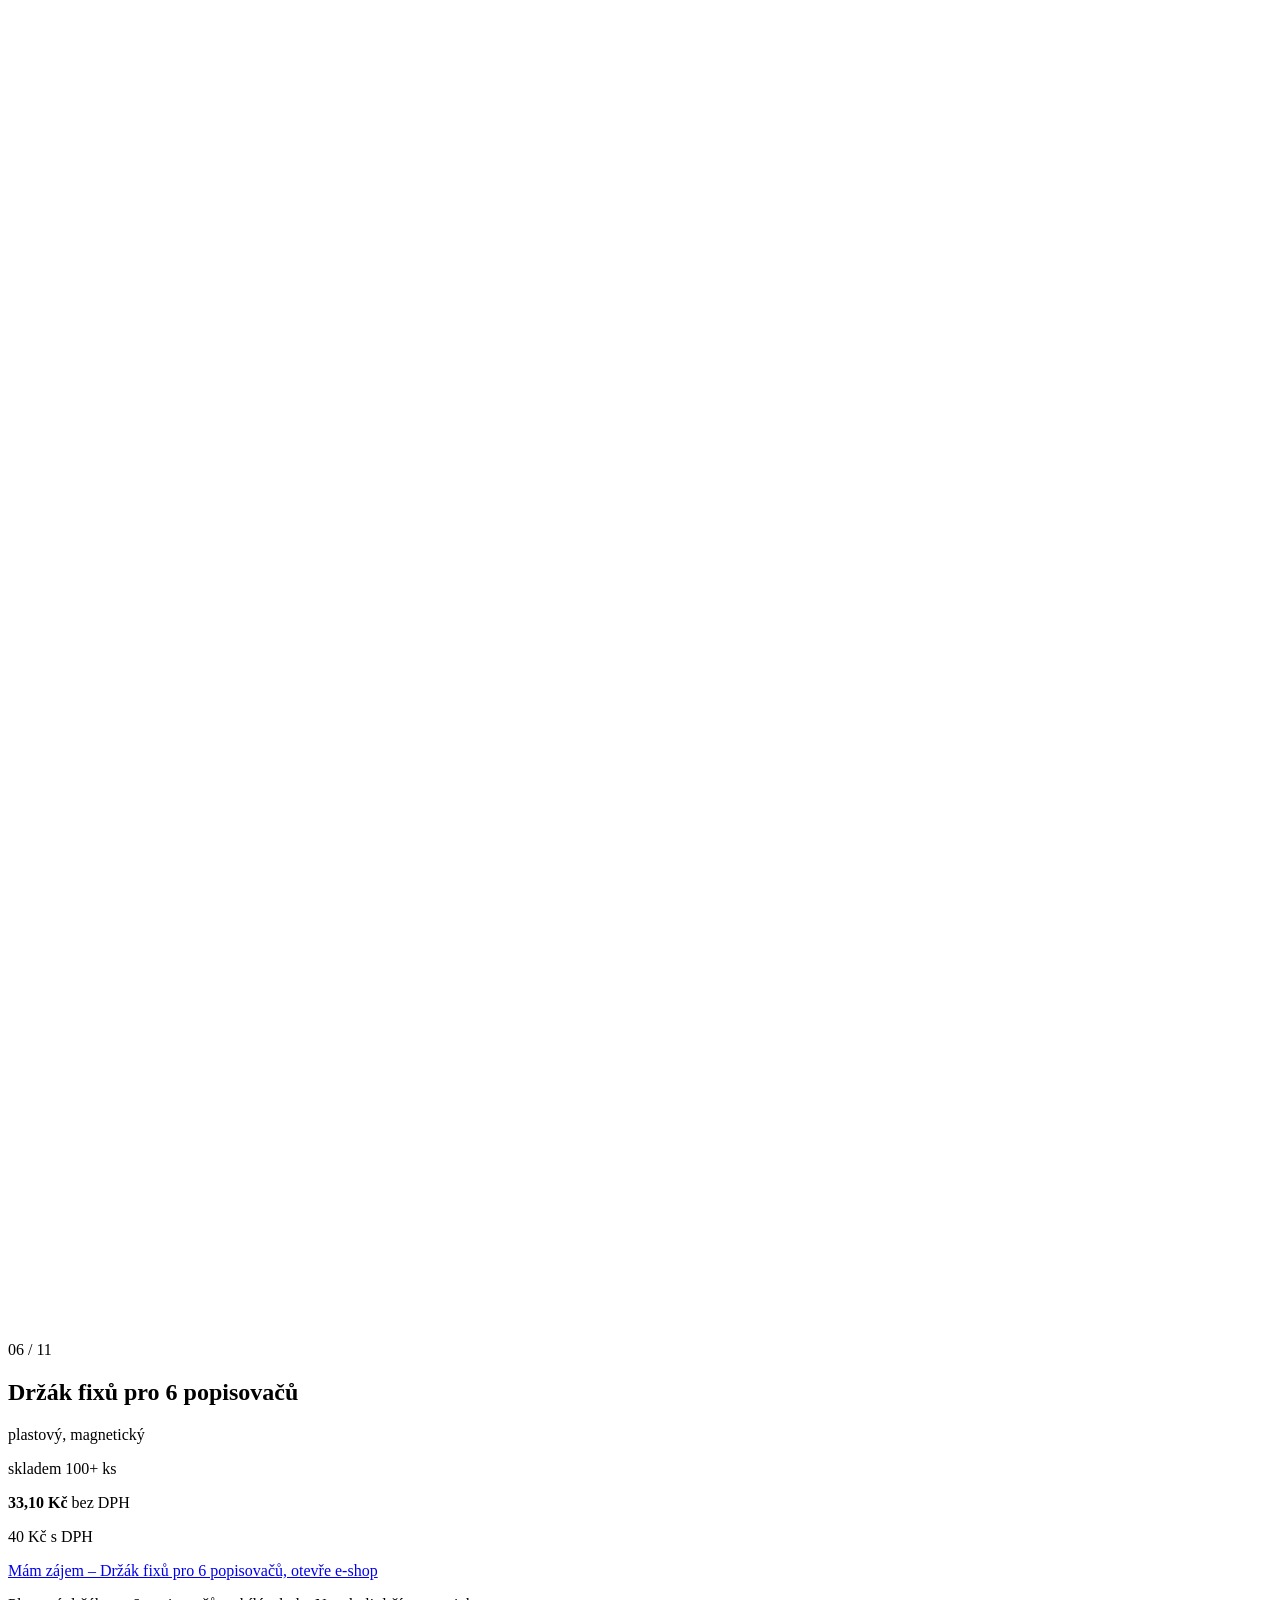
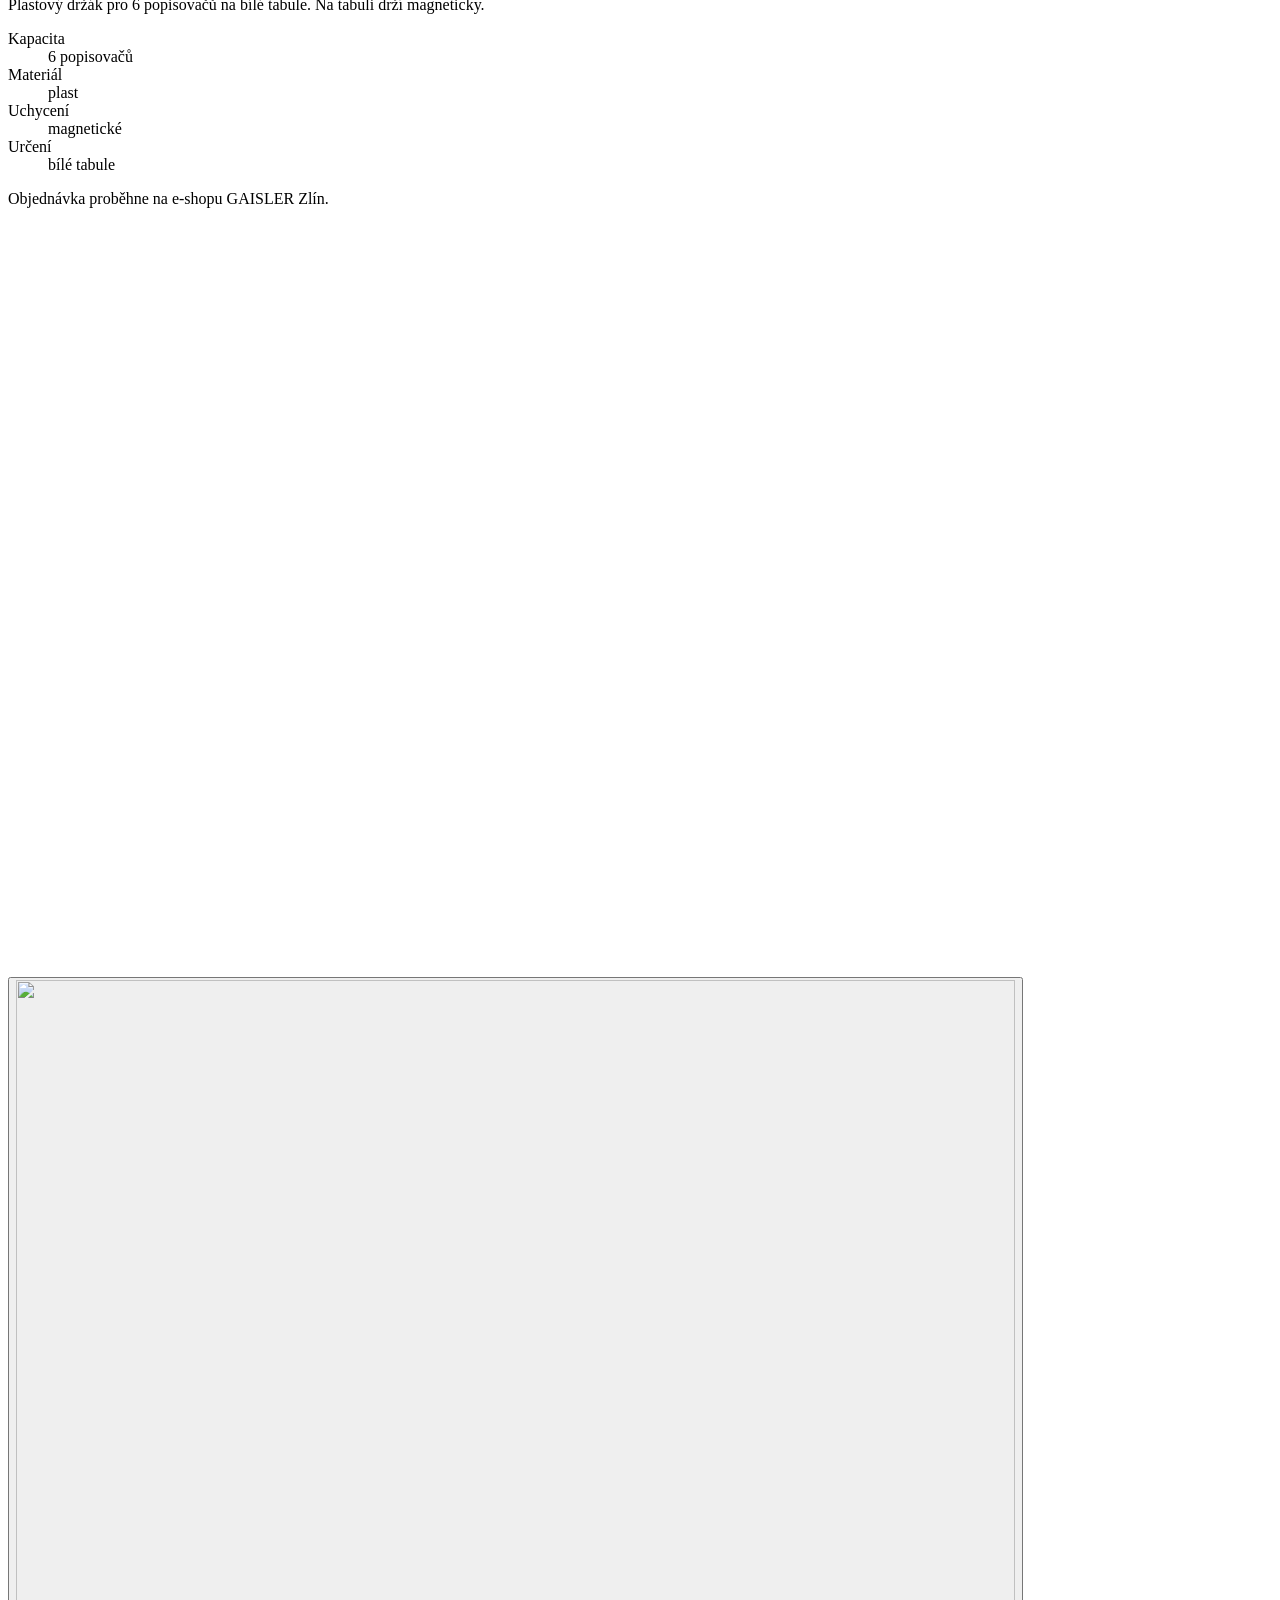
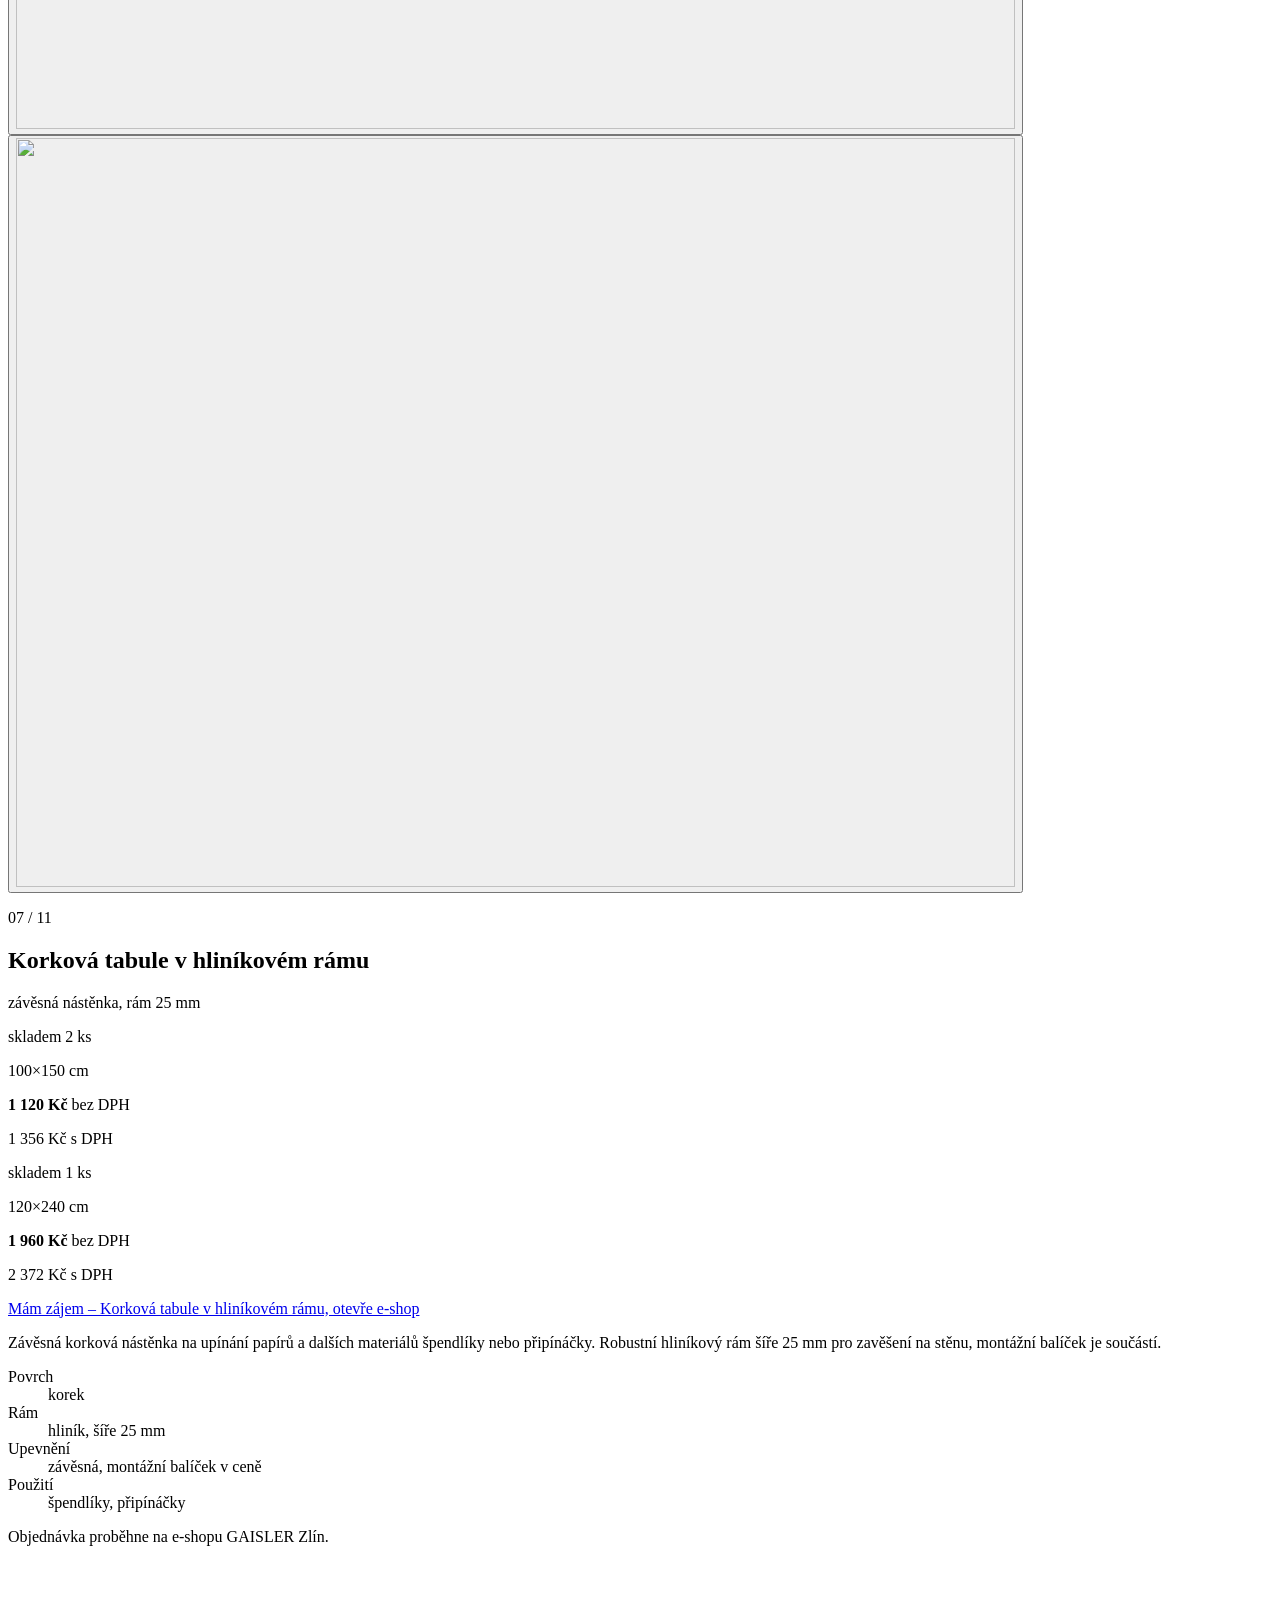
==== commit 82c847da: "build 2026-11-03 12:32" ====
--- a/index.html
+++ b/index.html
@@ -16,7 +16,7 @@
 <meta property="og:image" content="https://webhunter-navrhy.github.io/gaisler/og.jpg">
 <meta property="og:image:width" content="1200"><meta property="og:image:height" content="630">
 <meta name="twitter:card" content="summary_large_image">
-<link rel="stylesheet" href="/gaisler/css/style.css?v=b2571c2026">
+<link rel="stylesheet" href="/gaisler/css/style.css?v=5965a75ebd">
 
 <script type="application/ld+json">{"@context": "https://schema.org", "@type": "Organization", "name": "GAISLER Zlín", "url": "https://webhunter-navrhy.github.io/gaisler/", "description": "Doprodej školních tabulí a vitrín GAISLER Zlín: pylonové tabule, korková vitrína, otočná keramická tabule a příslušenství skladem za akční ceny.", "telephone": "602 554 012", "email": "gaisler@gaisler.zlin.cz", "address": {"@type": "PostalAddress", "addressLocality": "Zlín", "addressCountry": "CZ"}, "taxID": "12297755", "image": "https://webhunter-navrhy.github.io/gaisler/og.jpg"}</script>
 </head>
@@ -63,7 +63,7 @@
     <div class="udaje">
       <p class="cislo">01 / 11</p>
       <h2>Pylonová tabule TRIPTYCH</h2>
-      <p class="podnadpis">keramická, bílá, 120×200/400 cm</p>
+      <p class="podnadpis"><mark class="zv">keramická</mark>, bílá, 120×200/400 cm</p>
       
       <div class="cedulky">
         <div class="cedulka">
@@ -75,7 +75,7 @@
       
       <a class="tlacitko" href="http://www.gaisler.zlin.cz/product/13147.pylonove_tabule_sestavy/" target="_blank" rel="noopener">Mám zájem<span class="sr"> – Pylonová tabule TRIPTYCH, otevře e-shop</span></a>
 
-      <p class="popis">Tříplošná pylonová tabule s keramickým povrchem PolyVision. Plochy jsou bílé a určené pro popis za sucha stíratelným fixem. Sloupy z eloxovaného hliníku, střední odkládací lišta.</p>
+      <p class="popis">Křídlová pylonová tabule s keramickým povrchem PolyVision. Všech pět ploch je bílých a určených pro popis za sucha stíratelným fixem. Sloupy z eloxovaného hliníku, střední odkládací lišta.</p>
       <dl class="parametry">
         <div><dt>Rozměr</dt><dd>120×200/400 cm</dd></div><div><dt>Povrch</dt><dd>keramika PolyVision, bílá (B-B-B-B-B)</dd></div><div><dt>Popis</dt><dd>za sucha stíratelným fixem</dd></div><div><dt>Pylonové sloupy</dt><dd>eloxovaný hliník, výška 300 cm</dd></div>
       </dl>
@@ -96,7 +96,7 @@
     <div class="udaje">
       <p class="cislo">02 / 11</p>
       <h2>Pylonová tabule jednolistá SINGLE</h2>
-      <p class="podnadpis">keramická, zelená, 120×200 cm</p>
+      <p class="podnadpis"><mark class="zv">keramická</mark>, zelená, 120×200 cm</p>
       
       <div class="cedulky">
         <div class="cedulka">
@@ -141,7 +141,7 @@
       
       <a class="tlacitko" href="http://www.gaisler.zlin.cz/page/11181.korkova_vitrina_vitriny_interierove_vypln/" target="_blank" rel="noopener">Mám zájem<span class="sr"> – Interiérová vitrína s korkovou výplní, otevře e-shop</span></a>
 
-      <p class="popis">Uzamykatelná chráněná nástěnka s korkovou výplní. Hliníkový rám, dvířka s výplní z plexiskla, zámek a 2 klíče. Zavěšuje se na výšku, otevírá se zprava doleva.</p>
+      <p class="popis">Uzamykatelná chráněná nástěnka s korkovou výplní. Hliníkový rám, dvířka s výplní z plexiskla, zámek a 2 klíče. Zavěšuje se na výšku, otevírá se zprava doleva nebo zleva doprava podle volby zavěšení vitríny.</p>
       <dl class="parametry">
         <div><dt>Rozměr</dt><dd>60×90 cm</dd></div><div><dt>Výplň</dt><dd>korek</dd></div><div><dt>Rám</dt><dd>hliník, dvířka s plexisklem</dd></div><div><dt>Uzamykání</dt><dd>zámek + 2 klíče</dd></div>
       </dl>
@@ -200,7 +200,7 @@
   <article class="polozka" id="sprej">
     <div class="foto" data-galerie>
       <div class="foto-plocha">
-        <div class="snimek"><img src="/gaisler/img/cistici-sprej-712.webp" srcset="/gaisler/img/cistici-sprej-640.webp 640w, /gaisler/img/cistici-sprej-712.webp 712w" sizes="(min-width: 62rem) 46rem, 100vw" width="712" height="948" alt="Čistící sprej na bílé tabule s rozprašovačem, 250 ml" loading="lazy" decoding="async"></div>
+        <div class="snimek"><img src="/gaisler/img/cistici-sprej-562.webp" srcset="/gaisler/img/cistici-sprej-562.webp 562w" sizes="(min-width: 62rem) 46rem, 100vw" width="562" height="1296" alt="Čistící sprej na bílé tabule s rozprašovačem, 250 ml" loading="lazy" decoding="async"></div>
       </div>
       
     </div>
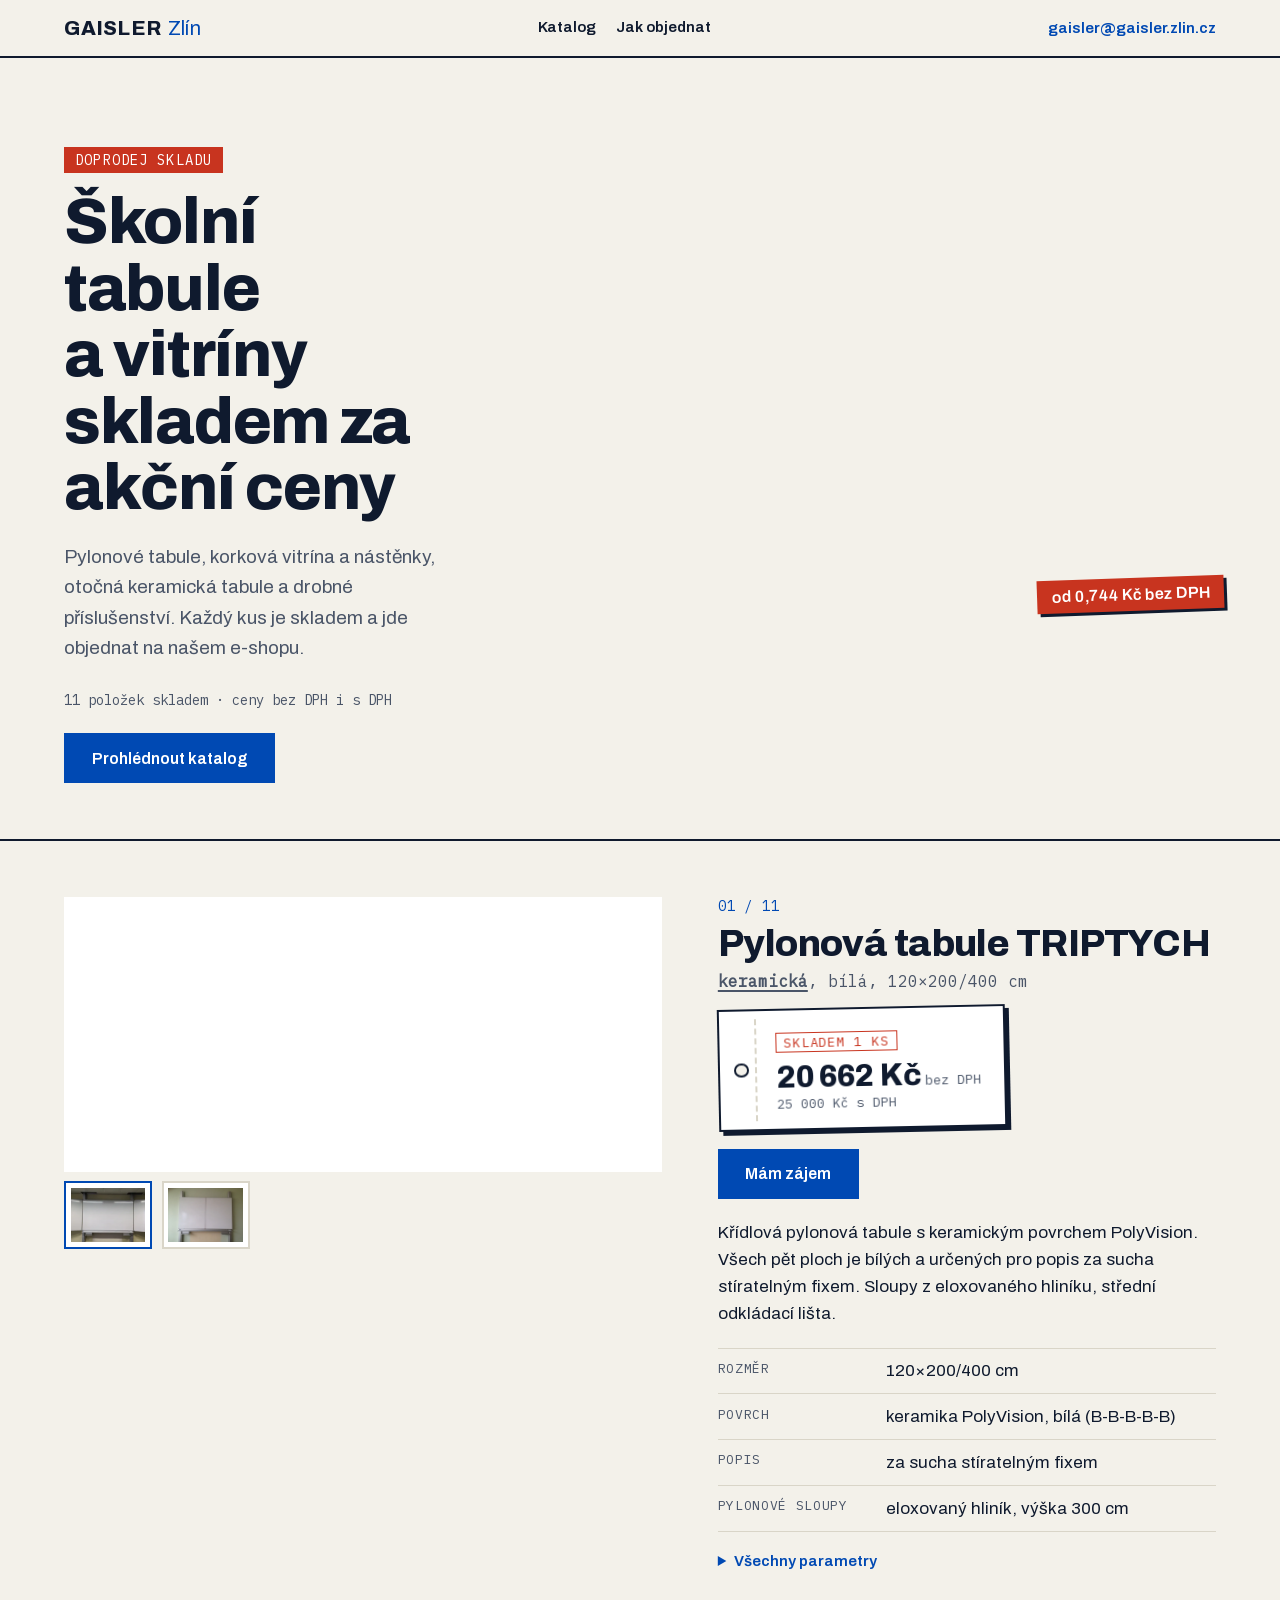
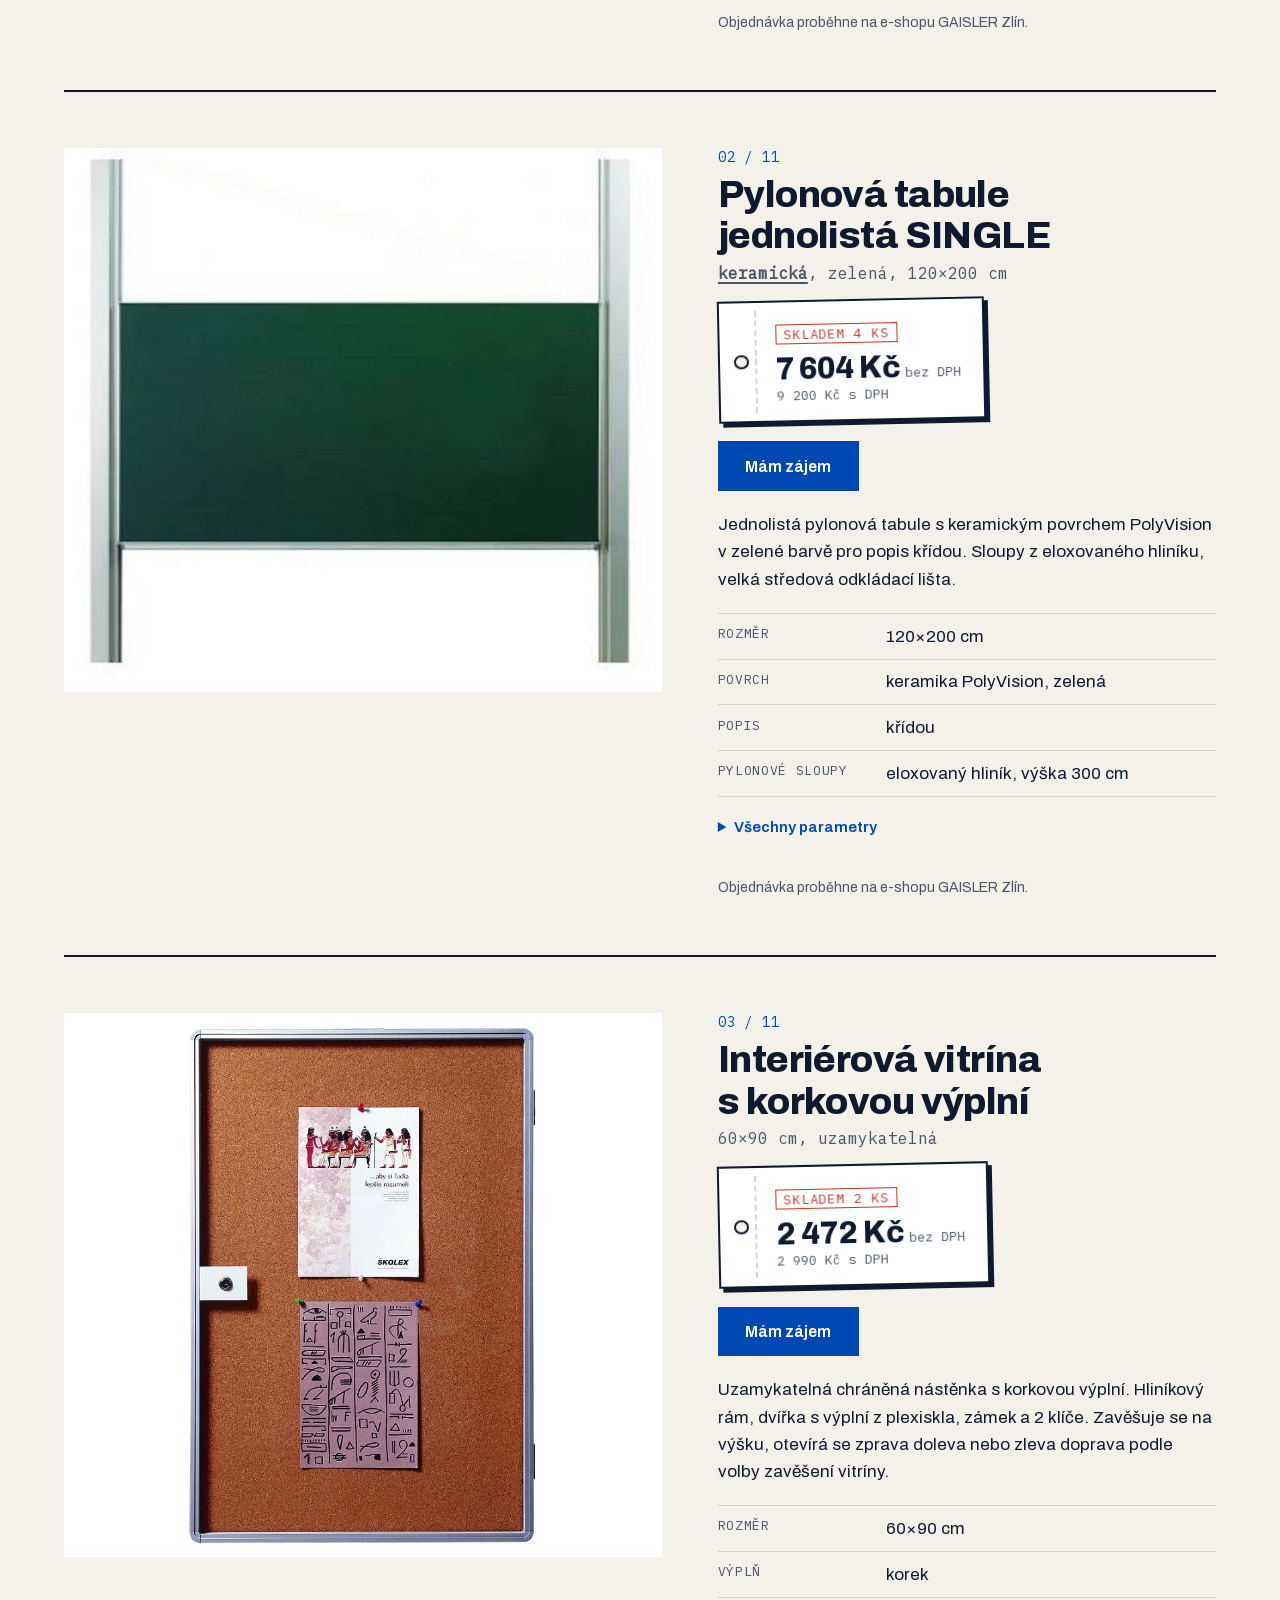
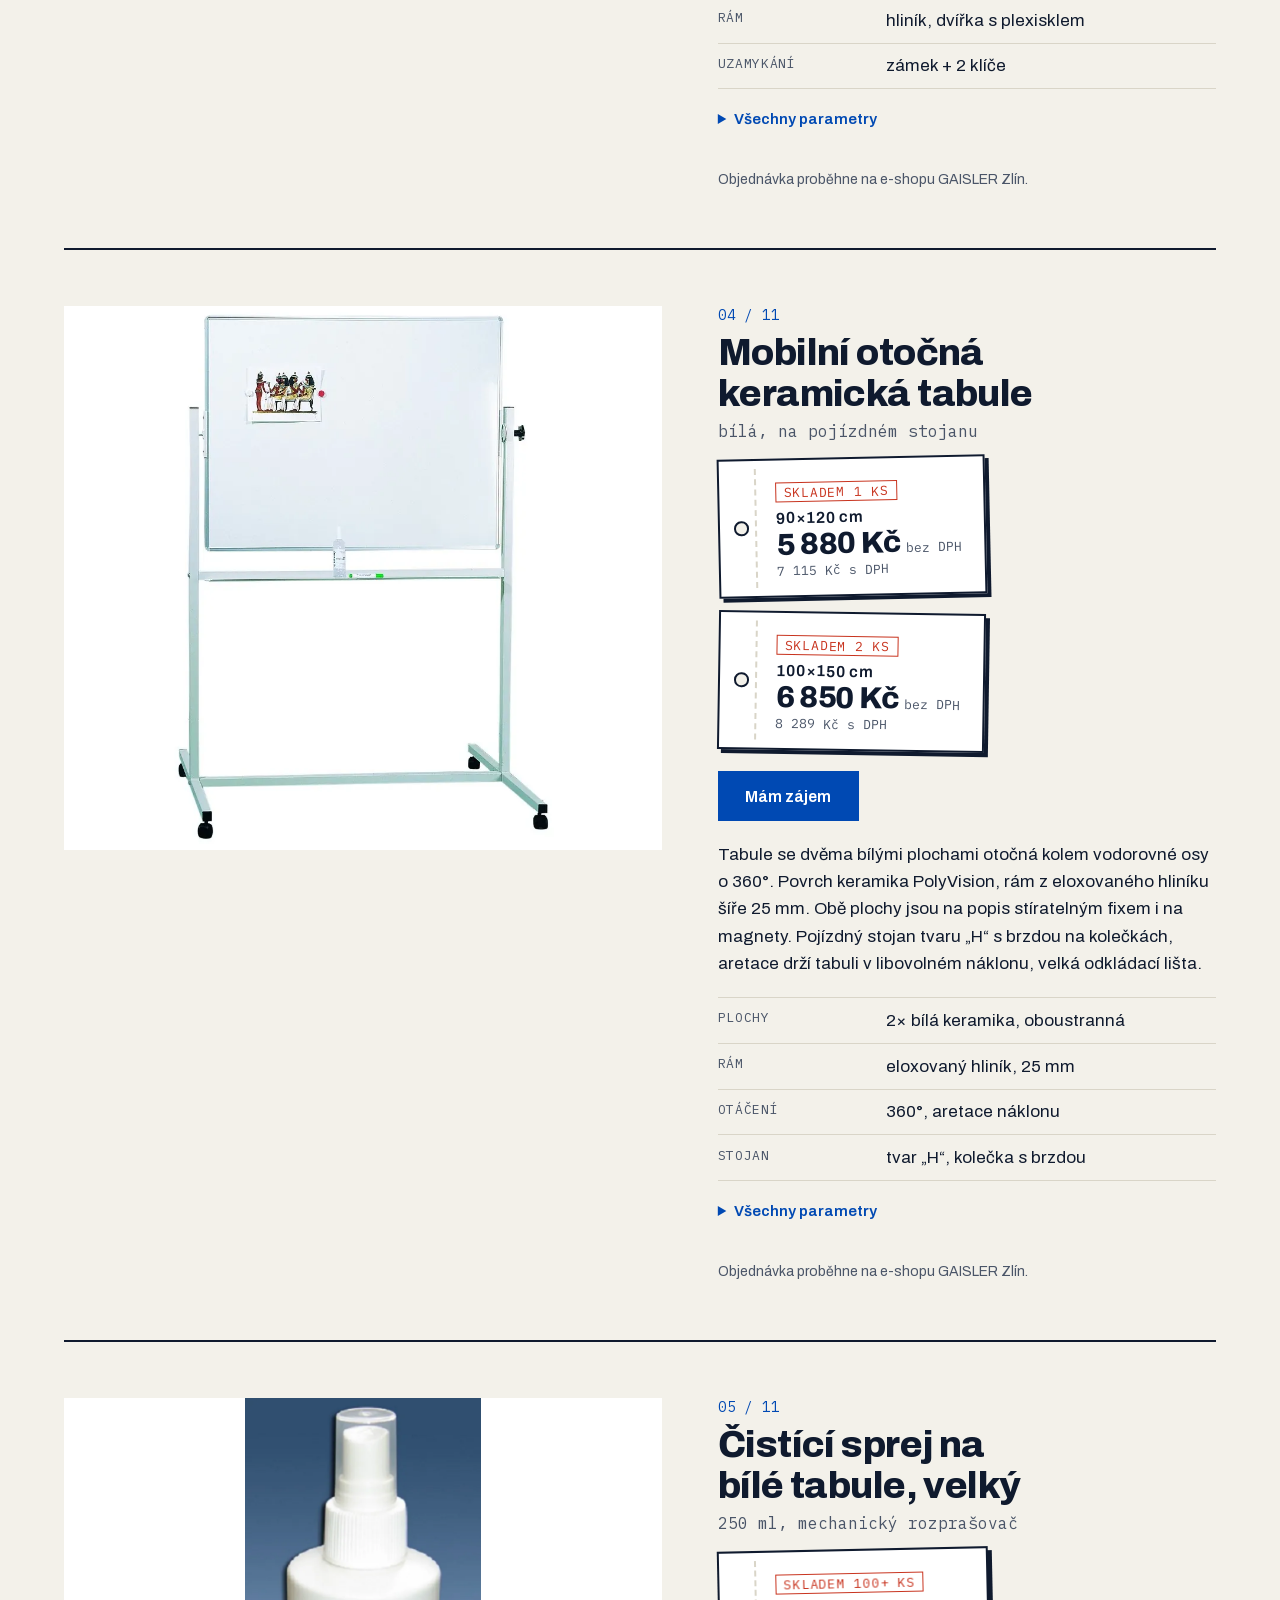
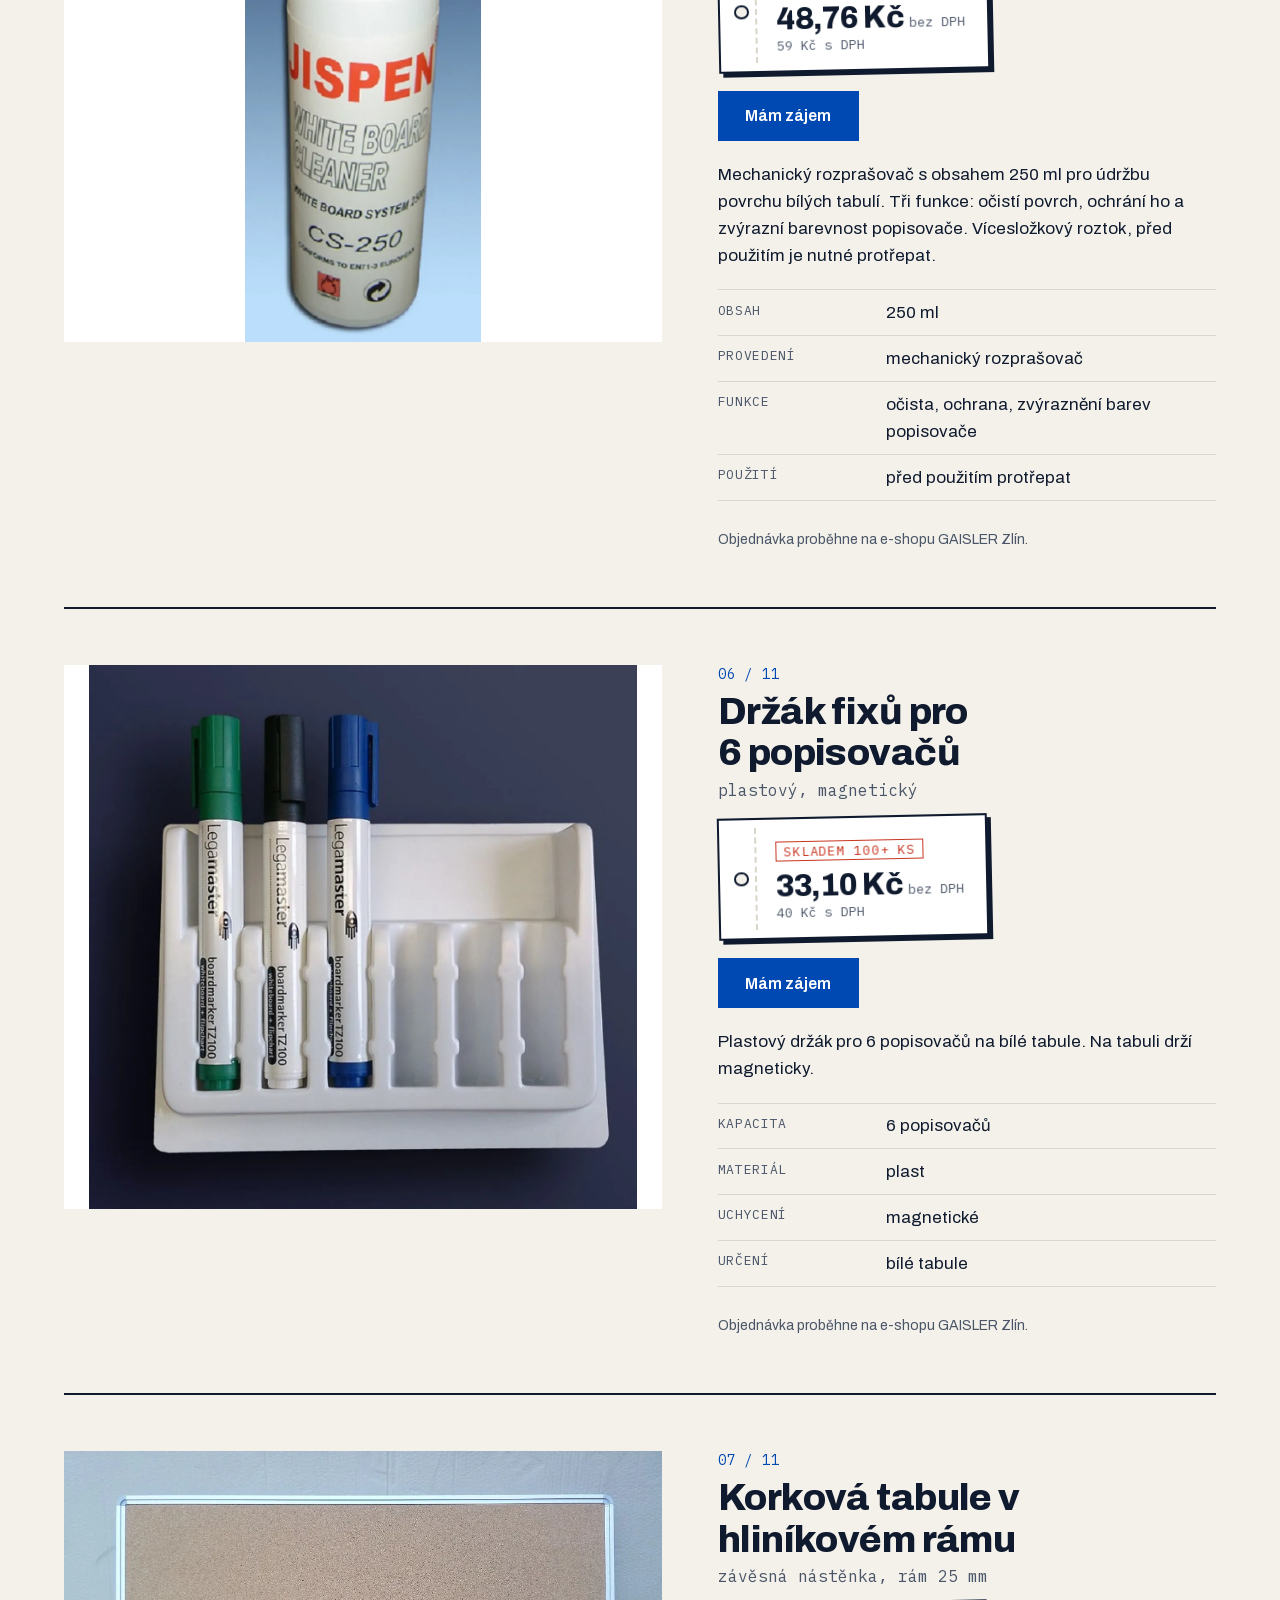
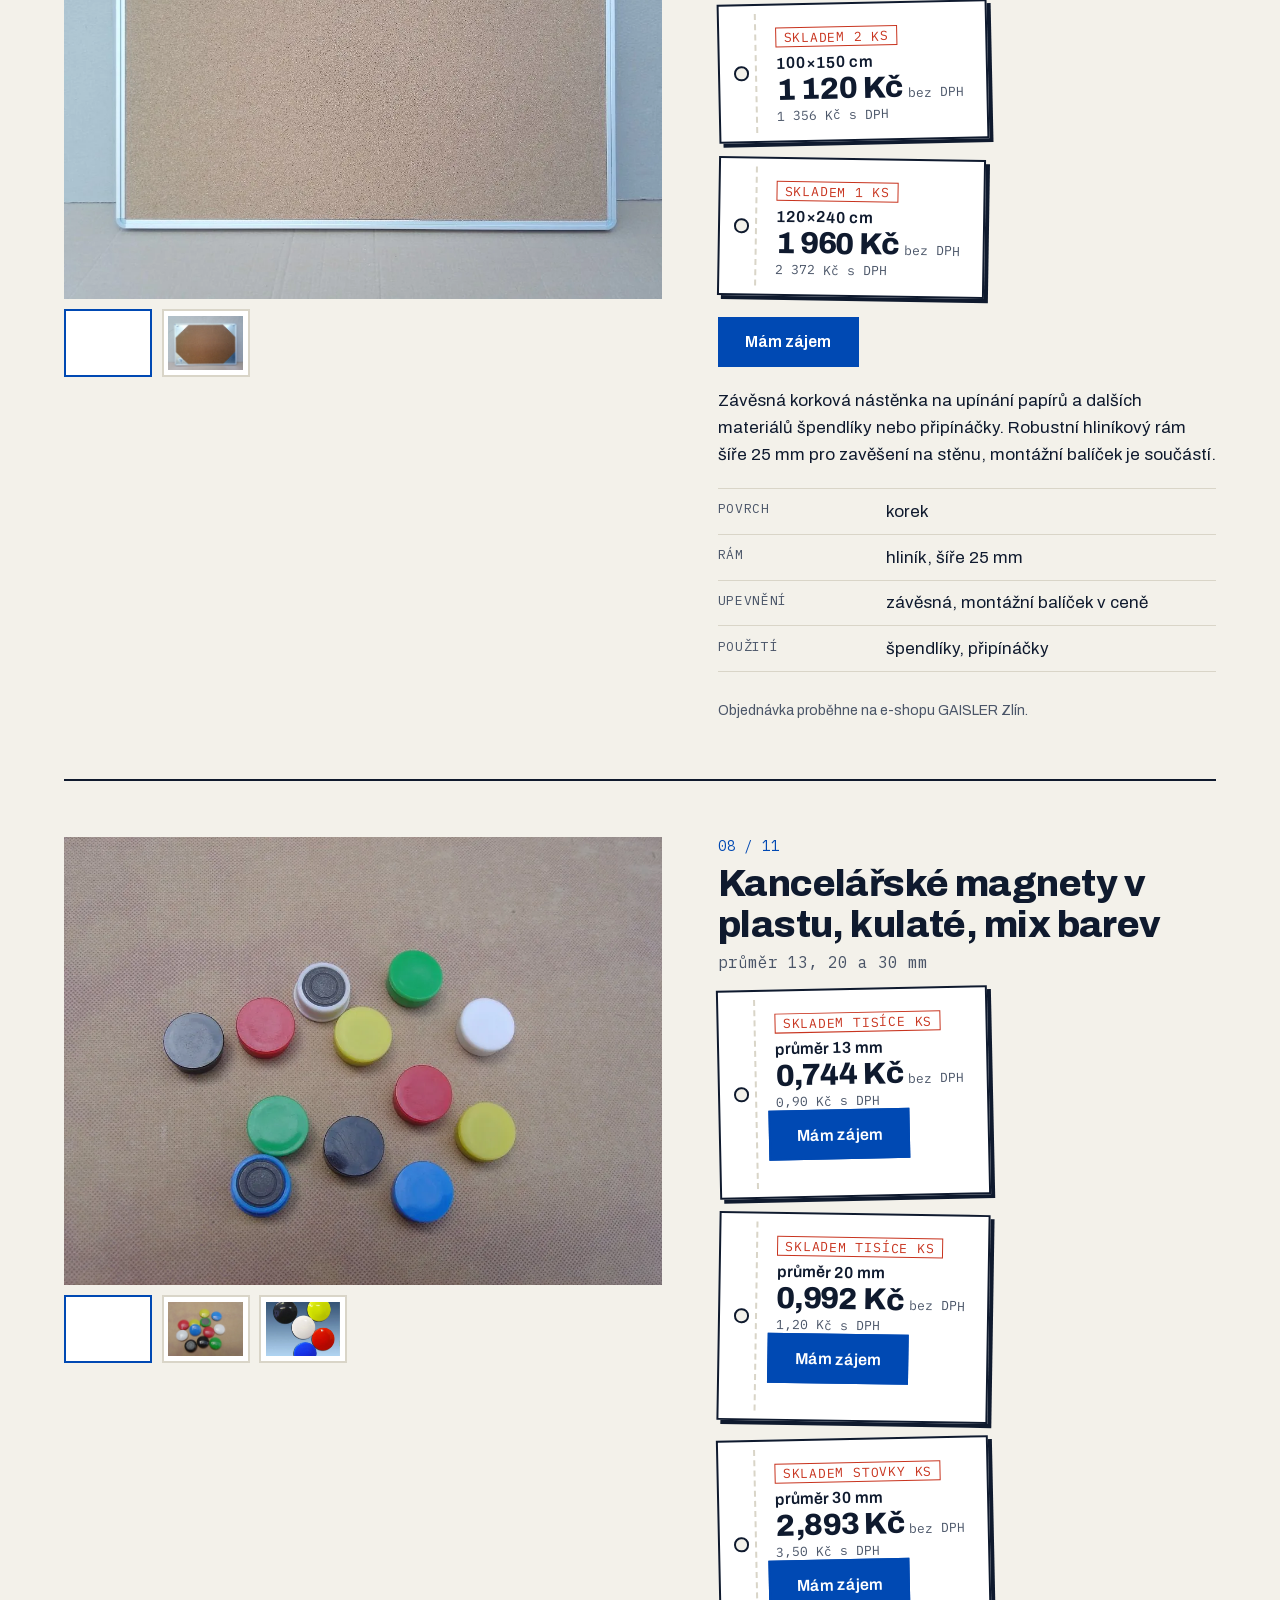
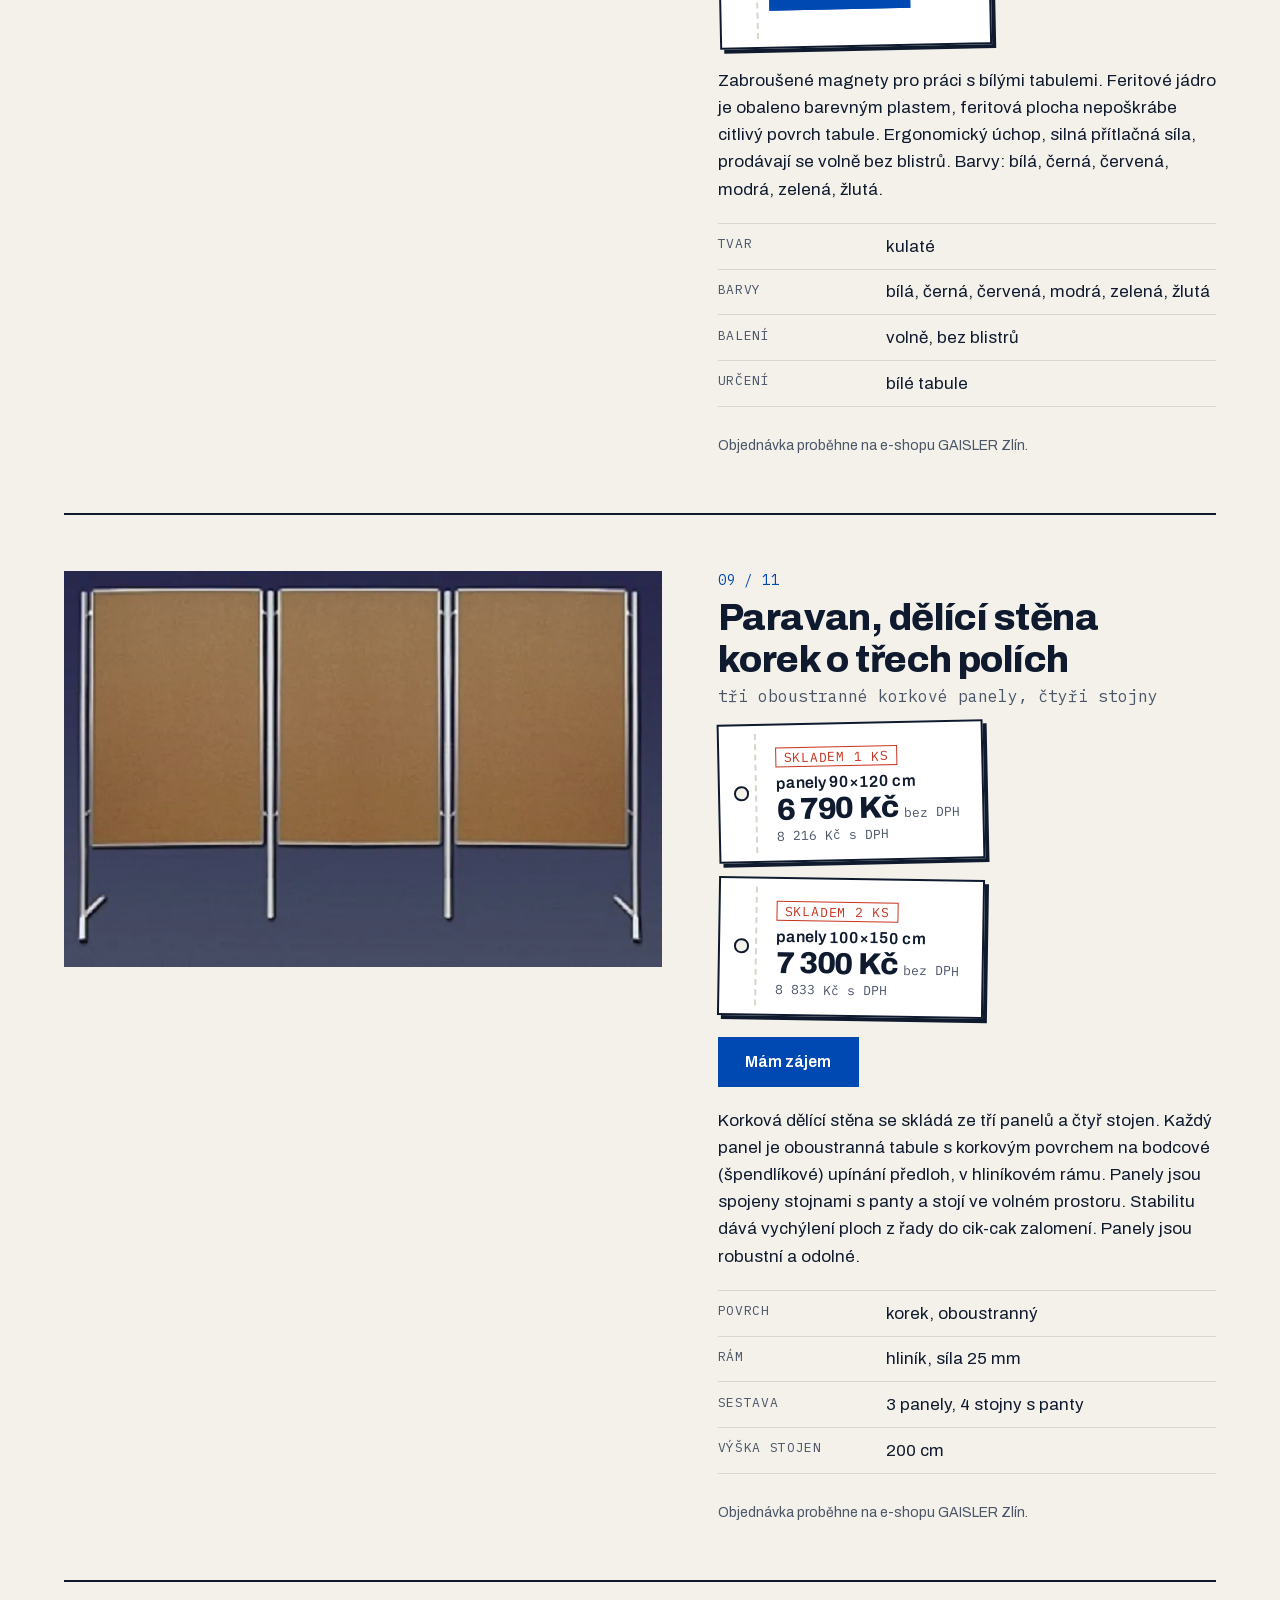
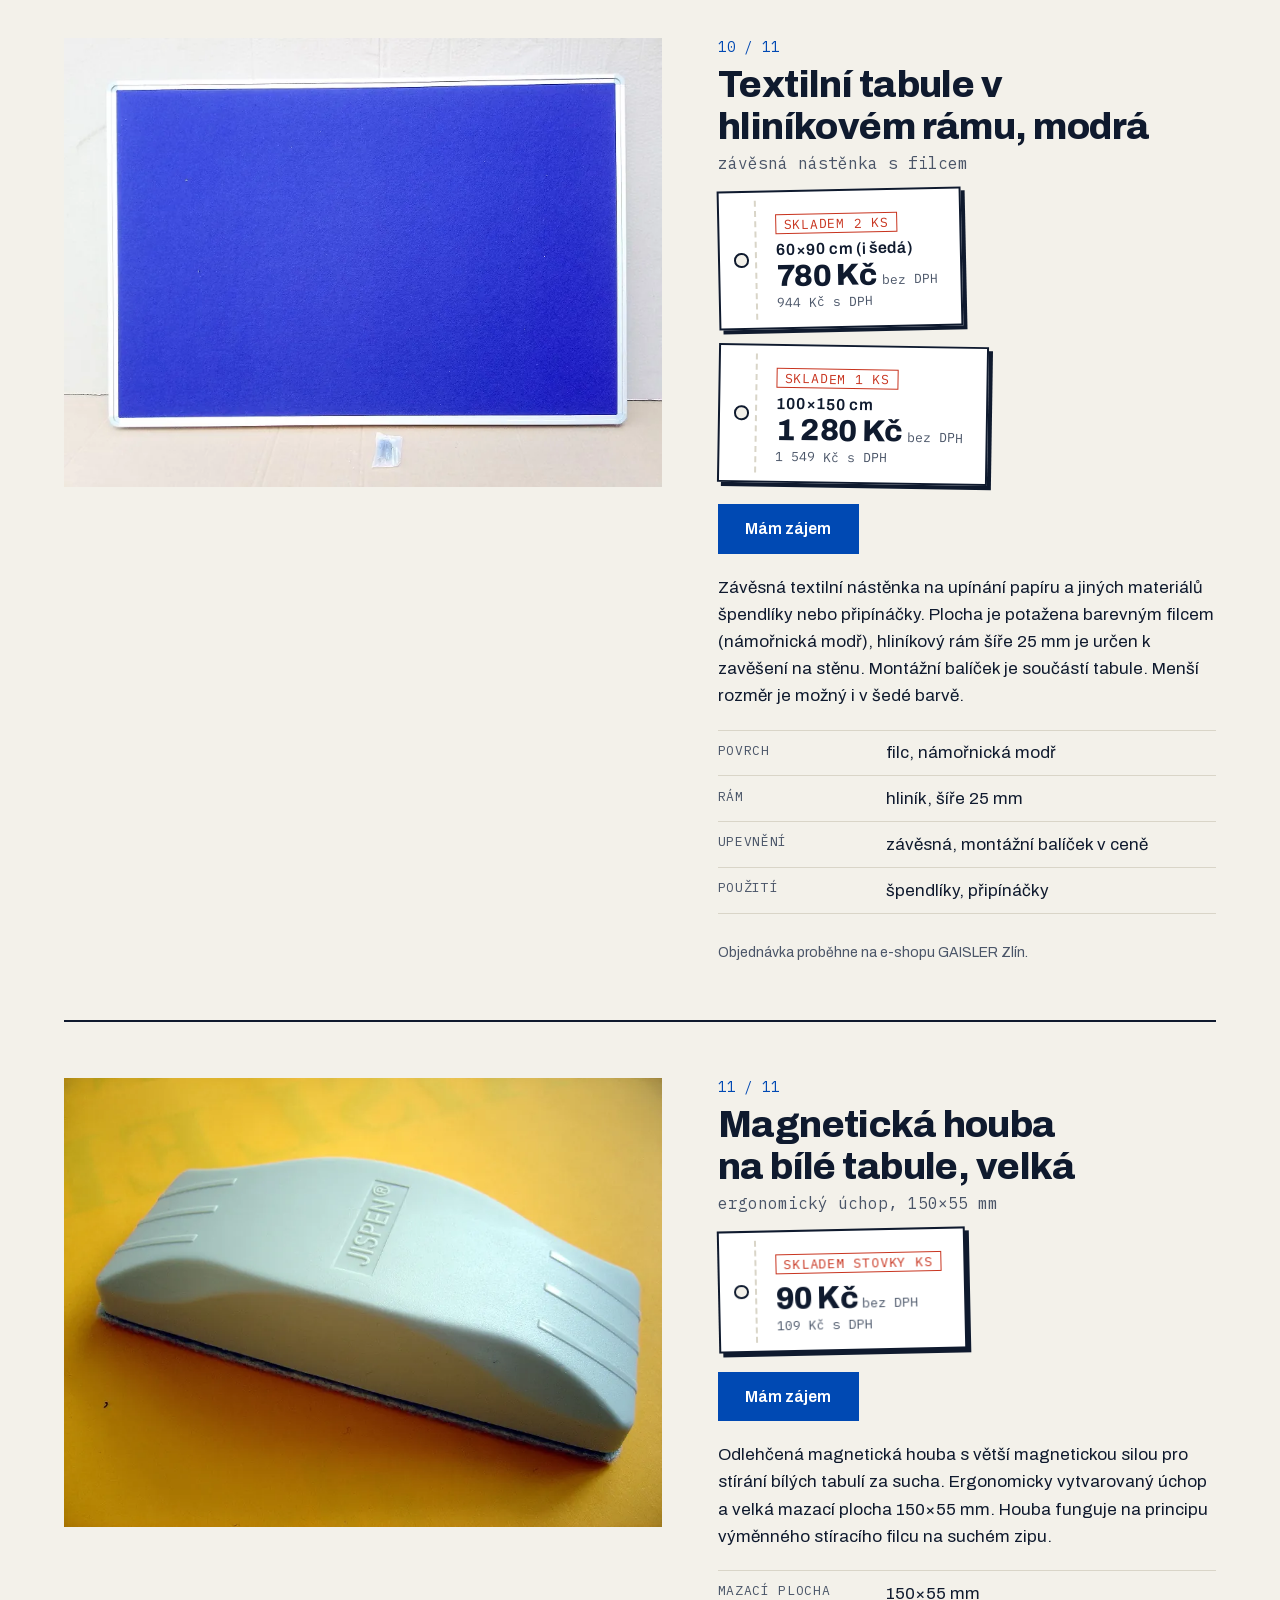
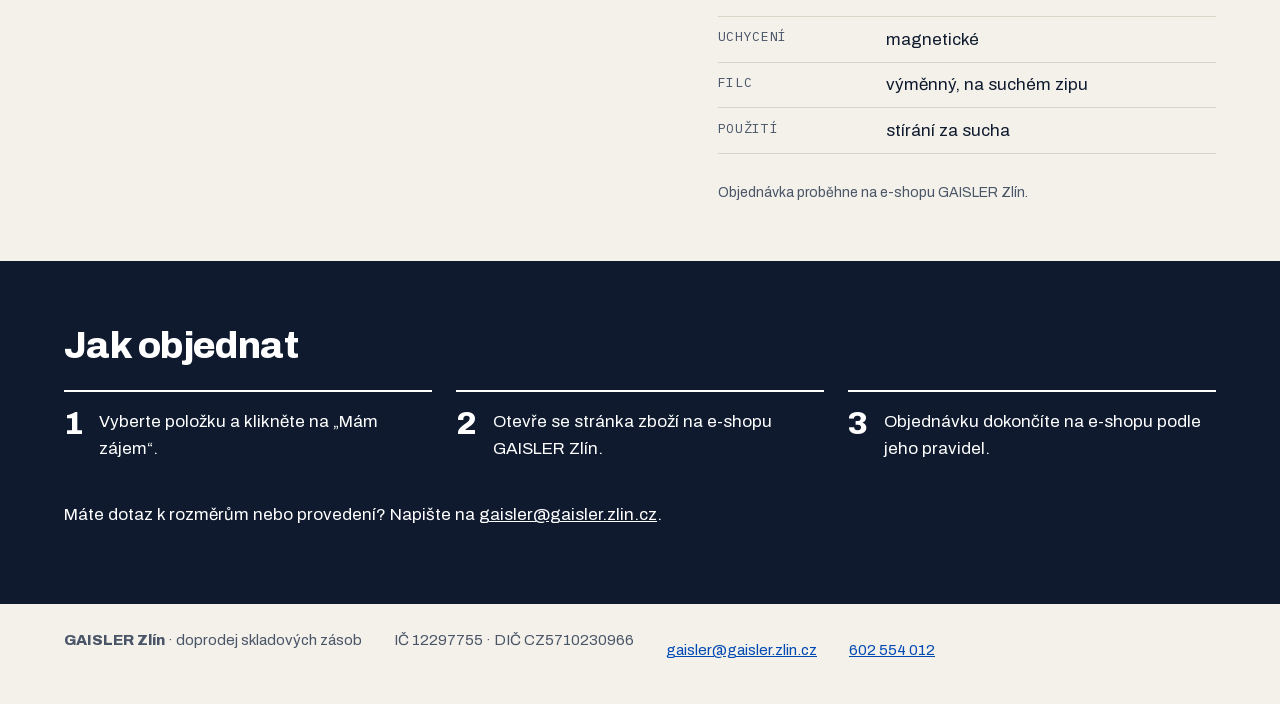
==== commit cb472673: "build 2026-11-09 07:44" ====
--- a/index.html
+++ b/index.html
@@ -2,29 +2,30 @@
 <html lang="cs">
 <head>
 <meta charset="utf-8">
+
 <meta name="viewport" content="width=device-width, initial-scale=1">
 <title>Doprodej tabulí a vitrín skladem – GAISLER Zlín</title>
 <meta name="description" content="Doprodej školních tabulí a vitrín GAISLER Zlín: pylonové tabule, korková vitrína, otočná keramická tabule a příslušenství skladem za akční ceny.">
-<meta name="robots" content="noindex, nofollow">
+
 <meta name="theme-color" content="#f3f1ea">
-<link rel="canonical" href="https://webhunter-navrhy.github.io/gaisler/">
+<link rel="canonical" href="https://katalog.gaisler.zlin.cz/">
 <meta property="og:type" content="website">
 <meta property="og:locale" content="cs_CZ">
 <meta property="og:title" content="Doprodej tabulí a vitrín skladem – GAISLER Zlín">
 <meta property="og:description" content="Doprodej školních tabulí a vitrín GAISLER Zlín: pylonové tabule, korková vitrína, otočná keramická tabule a příslušenství skladem za akční ceny.">
-<meta property="og:url" content="https://webhunter-navrhy.github.io/gaisler/">
-<meta property="og:image" content="https://webhunter-navrhy.github.io/gaisler/og.jpg">
+<meta property="og:url" content="https://katalog.gaisler.zlin.cz/">
+<meta property="og:image" content="https://katalog.gaisler.zlin.cz/og.jpg">
 <meta property="og:image:width" content="1200"><meta property="og:image:height" content="630">
 <meta name="twitter:card" content="summary_large_image">
-<link rel="stylesheet" href="/gaisler/css/style.css?v=5965a75ebd">
-
-<script type="application/ld+json">{"@context": "https://schema.org", "@type": "Organization", "name": "GAISLER Zlín", "url": "https://webhunter-navrhy.github.io/gaisler/", "description": "Doprodej školních tabulí a vitrín GAISLER Zlín: pylonové tabule, korková vitrína, otočná keramická tabule a příslušenství skladem za akční ceny.", "telephone": "602 554 012", "email": "gaisler@gaisler.zlin.cz", "address": {"@type": "PostalAddress", "addressLocality": "Zlín", "addressCountry": "CZ"}, "taxID": "12297755", "image": "https://webhunter-navrhy.github.io/gaisler/og.jpg"}</script>
+<link rel="stylesheet" href="css/style.css?v=5965a75ebd">
+
+<script type="application/ld+json">{"@context": "https://schema.org", "@type": "Organization", "name": "GAISLER Zlín", "url": "https://katalog.gaisler.zlin.cz/", "description": "Doprodej školních tabulí a vitrín GAISLER Zlín: pylonové tabule, korková vitrína, otočná keramická tabule a příslušenství skladem za akční ceny.", "telephone": "602 554 012", "email": "gaisler@gaisler.zlin.cz", "address": {"@type": "PostalAddress", "addressLocality": "Zlín", "addressCountry": "CZ"}, "taxID": "12297755", "image": "https://katalog.gaisler.zlin.cz/og.jpg"}</script>
 </head>
 <body>
 <a class="skip" href="#obsah">Přeskočit na obsah</a>
 <header class="hlavicka">
   <div class="wrap">
-    <a href="/gaisler/" class="logo">GAISLER <span>Zlín</span></a>
+    <a href="./" class="logo">GAISLER <span>Zlín</span></a>
     <nav aria-label="Hlavní">
       <a href="#katalog">Katalog</a> <a href="#objednat">Jak objednat</a> 
     </nav>
@@ -42,7 +43,7 @@
       <p class="souhrn-radek">11 položek skladem · ceny bez DPH i s DPH</p>
       <a class="tlacitko" href="#katalog">Prohlédnout katalog</a>
     </div>
-    <div class="uvod-foto"><img src="/gaisler/img/triptych-otevreny-1632.webp" srcset="/gaisler/img/triptych-otevreny-640.webp 640w, /gaisler/img/triptych-otevreny-1280.webp 1280w, /gaisler/img/triptych-otevreny-1632.webp 1632w" sizes="(min-width: 56rem) 34rem, 100vw" width="1632" height="750" alt="Pylonová tabule TRIPTYCH s otevřenými křídly" loading="eager" fetchpriority="high" decoding="async"><p class="razitko-foto">od 0,744 Kč bez DPH</p></div>
+    <div class="uvod-foto"><img src="img/triptych-otevreny-1632.webp" srcset="img/triptych-otevreny-640.webp 640w, img/triptych-otevreny-1280.webp 1280w, img/triptych-otevreny-1632.webp 1632w" sizes="(min-width: 56rem) 34rem, 100vw" width="1632" height="750" alt="Pylonová tabule TRIPTYCH s otevřenými křídly" loading="eager" fetchpriority="high" decoding="async"><p class="razitko-foto">od 0,744 Kč bez DPH</p></div>
   </div>
 </section>
 
@@ -52,11 +53,11 @@
   <article class="polozka" id="triptych">
     <div class="foto" data-galerie>
       <div class="foto-plocha">
-        <div class="snimek"><img src="/gaisler/img/triptych-otevreny-1632.webp" srcset="/gaisler/img/triptych-otevreny-640.webp 640w, /gaisler/img/triptych-otevreny-1280.webp 1280w, /gaisler/img/triptych-otevreny-1632.webp 1632w" sizes="(min-width: 62rem) 46rem, 100vw" width="1632" height="750" alt="Pylonová tabule triptych s rozloženými bočními křídly" loading="eager" fetchpriority="high" decoding="async"></div><div class="snimek" hidden><img src="/gaisler/img/triptych-zavreny-1632.webp" srcset="/gaisler/img/triptych-zavreny-640.webp 640w, /gaisler/img/triptych-zavreny-1280.webp 1280w, /gaisler/img/triptych-zavreny-1632.webp 1632w" sizes="(min-width: 62rem) 46rem, 100vw" width="1632" height="1224" alt="Pylonová tabule triptych se zavřenými křídly" loading="lazy" decoding="async"></div>
+        <div class="snimek"><img src="img/triptych-otevreny-1632.webp" srcset="img/triptych-otevreny-640.webp 640w, img/triptych-otevreny-1280.webp 1280w, img/triptych-otevreny-1632.webp 1632w" sizes="(min-width: 62rem) 46rem, 100vw" width="1632" height="750" alt="Pylonová tabule triptych s rozloženými bočními křídly" loading="eager" fetchpriority="high" decoding="async"></div><div class="snimek" hidden><img src="img/triptych-zavreny-1632.webp" srcset="img/triptych-zavreny-640.webp 640w, img/triptych-zavreny-1280.webp 1280w, img/triptych-zavreny-1632.webp 1632w" sizes="(min-width: 62rem) 46rem, 100vw" width="1632" height="1224" alt="Pylonová tabule triptych se zavřenými křídly" loading="lazy" decoding="async"></div>
       </div>
       
       <div class="nahledy" role="group" aria-label="Další fotky">
-        <button type="button" class="nahled" aria-label="Fotka 1" aria-pressed="true"><img src="/gaisler/img/triptych-otevreny-1632.webp" srcset="/gaisler/img/triptych-otevreny-640.webp 640w, /gaisler/img/triptych-otevreny-1280.webp 1280w, /gaisler/img/triptych-otevreny-1632.webp 1632w" sizes="6rem" width="1632" height="750" alt="" loading="lazy" decoding="async"></button><button type="button" class="nahled" aria-label="Fotka 2" aria-pressed="false"><img src="/gaisler/img/triptych-zavreny-1632.webp" srcset="/gaisler/img/triptych-zavreny-640.webp 640w, /gaisler/img/triptych-zavreny-1280.webp 1280w, /gaisler/img/triptych-zavreny-1632.webp 1632w" sizes="6rem" width="1632" height="1224" alt="" loading="lazy" decoding="async"></button>
+        <button type="button" class="nahled" aria-label="Fotka 1" aria-pressed="true"><img src="img/triptych-otevreny-1632.webp" srcset="img/triptych-otevreny-640.webp 640w, img/triptych-otevreny-1280.webp 1280w, img/triptych-otevreny-1632.webp 1632w" sizes="6rem" width="1632" height="750" alt="" loading="lazy" decoding="async"></button><button type="button" class="nahled" aria-label="Fotka 2" aria-pressed="false"><img src="img/triptych-zavreny-1632.webp" srcset="img/triptych-zavreny-640.webp 640w, img/triptych-zavreny-1280.webp 1280w, img/triptych-zavreny-1632.webp 1632w" sizes="6rem" width="1632" height="1224" alt="" loading="lazy" decoding="async"></button>
       </div>
       
     </div>
@@ -89,7 +90,7 @@
   <article class="polozka" id="single">
     <div class="foto" data-galerie>
       <div class="foto-plocha">
-        <div class="snimek"><img src="/gaisler/img/single-zelena-954.webp" srcset="/gaisler/img/single-zelena-640.webp 640w, /gaisler/img/single-zelena-954.webp 954w" sizes="(min-width: 62rem) 46rem, 100vw" width="954" height="900" alt="Pylonová tabule SINGLE se zelenou keramickou plochou" loading="lazy" decoding="async"></div>
+        <div class="snimek"><img src="img/single-zelena-954.webp" srcset="img/single-zelena-640.webp 640w, img/single-zelena-954.webp 954w" sizes="(min-width: 62rem) 46rem, 100vw" width="954" height="900" alt="Pylonová tabule SINGLE se zelenou keramickou plochou" loading="lazy" decoding="async"></div>
       </div>
       
     </div>
@@ -122,7 +123,7 @@
   <article class="polozka" id="vitrina">
     <div class="foto" data-galerie>
       <div class="foto-plocha">
-        <div class="snimek"><img src="/gaisler/img/vitrina-korek-556.webp" srcset="/gaisler/img/vitrina-korek-556.webp 556w" sizes="(min-width: 62rem) 46rem, 100vw" width="556" height="811" alt="Uzamykatelná vitrína s korkovou výplní a vyvěšenými papíry" loading="lazy" decoding="async"></div>
+        <div class="snimek"><img src="img/vitrina-korek-556.webp" srcset="img/vitrina-korek-556.webp 556w" sizes="(min-width: 62rem) 46rem, 100vw" width="556" height="811" alt="Uzamykatelná vitrína s korkovou výplní a vyvěšenými papíry" loading="lazy" decoding="async"></div>
       </div>
       
     </div>
@@ -155,7 +156,7 @@
   <article class="polozka" id="otocna">
     <div class="foto" data-galerie>
       <div class="foto-plocha">
-        <div class="snimek"><img src="/gaisler/img/otocna-tabule-666.webp" srcset="/gaisler/img/otocna-tabule-640.webp 640w, /gaisler/img/otocna-tabule-666.webp 666w" sizes="(min-width: 62rem) 46rem, 100vw" width="666" height="918" alt="Mobilní otočná bílá tabule na pojízdném stojanu" loading="lazy" decoding="async"></div>
+        <div class="snimek"><img src="img/otocna-tabule-666.webp" srcset="img/otocna-tabule-640.webp 640w, img/otocna-tabule-666.webp 666w" sizes="(min-width: 62rem) 46rem, 100vw" width="666" height="918" alt="Mobilní otočná bílá tabule na pojízdném stojanu" loading="lazy" decoding="async"></div>
       </div>
       
     </div>
@@ -200,7 +201,7 @@
   <article class="polozka" id="sprej">
     <div class="foto" data-galerie>
       <div class="foto-plocha">
-        <div class="snimek"><img src="/gaisler/img/cistici-sprej-562.webp" srcset="/gaisler/img/cistici-sprej-562.webp 562w" sizes="(min-width: 62rem) 46rem, 100vw" width="562" height="1296" alt="Čistící sprej na bílé tabule s rozprašovačem, 250 ml" loading="lazy" decoding="async"></div>
+        <div class="snimek"><img src="img/cistici-sprej-562.webp" srcset="img/cistici-sprej-562.webp 562w" sizes="(min-width: 62rem) 46rem, 100vw" width="562" height="1296" alt="Čistící sprej na bílé tabule s rozprašovačem, 250 ml" loading="lazy" decoding="async"></div>
       </div>
       
     </div>
@@ -231,7 +232,7 @@
   <article class="polozka" id="drzak">
     <div class="foto" data-galerie>
       <div class="foto-plocha">
-        <div class="snimek"><img src="/gaisler/img/drzak-fixu-1536.webp" srcset="/gaisler/img/drzak-fixu-640.webp 640w, /gaisler/img/drzak-fixu-1280.webp 1280w, /gaisler/img/drzak-fixu-1536.webp 1536w" sizes="(min-width: 62rem) 46rem, 100vw" width="1536" height="1524" alt="Plastový držák na 6 popisovačů se třemi fixy" loading="lazy" decoding="async"></div>
+        <div class="snimek"><img src="img/drzak-fixu-1536.webp" srcset="img/drzak-fixu-640.webp 640w, img/drzak-fixu-1280.webp 1280w, img/drzak-fixu-1536.webp 1536w" sizes="(min-width: 62rem) 46rem, 100vw" width="1536" height="1524" alt="Plastový držák na 6 popisovačů se třemi fixy" loading="lazy" decoding="async"></div>
       </div>
       
     </div>
@@ -262,11 +263,11 @@
   <article class="polozka" id="korek">
     <div class="foto" data-galerie>
       <div class="foto-plocha">
-        <div class="snimek"><img src="/gaisler/img/korkova-tabule-1-999.webp" srcset="/gaisler/img/korkova-tabule-1-640.webp 640w, /gaisler/img/korkova-tabule-1-999.webp 999w" sizes="(min-width: 62rem) 46rem, 100vw" width="999" height="749" alt="Korková tabule v hliníkovém rámu" loading="lazy" decoding="async"></div><div class="snimek" hidden><img src="/gaisler/img/korkova-tabule-2-999.webp" srcset="/gaisler/img/korkova-tabule-2-640.webp 640w, /gaisler/img/korkova-tabule-2-999.webp 999w" sizes="(min-width: 62rem) 46rem, 100vw" width="999" height="749" alt="Korková tabule v hliníkovém rámu, druhý pohled" loading="lazy" decoding="async"></div>
+        <div class="snimek"><img src="img/korkova-tabule-1-999.webp" srcset="img/korkova-tabule-1-640.webp 640w, img/korkova-tabule-1-999.webp 999w" sizes="(min-width: 62rem) 46rem, 100vw" width="999" height="749" alt="Korková tabule v hliníkovém rámu" loading="lazy" decoding="async"></div><div class="snimek" hidden><img src="img/korkova-tabule-2-999.webp" srcset="img/korkova-tabule-2-640.webp 640w, img/korkova-tabule-2-999.webp 999w" sizes="(min-width: 62rem) 46rem, 100vw" width="999" height="749" alt="Korková tabule v hliníkovém rámu, druhý pohled" loading="lazy" decoding="async"></div>
       </div>
       
       <div class="nahledy" role="group" aria-label="Další fotky">
-        <button type="button" class="nahled" aria-label="Fotka 1" aria-pressed="true"><img src="/gaisler/img/korkova-tabule-1-999.webp" srcset="/gaisler/img/korkova-tabule-1-640.webp 640w, /gaisler/img/korkova-tabule-1-999.webp 999w" sizes="6rem" width="999" height="749" alt="" loading="lazy" decoding="async"></button><button type="button" class="nahled" aria-label="Fotka 2" aria-pressed="false"><img src="/gaisler/img/korkova-tabule-2-999.webp" srcset="/gaisler/img/korkova-tabule-2-640.webp 640w, /gaisler/img/korkova-tabule-2-999.webp 999w" sizes="6rem" width="999" height="749" alt="" loading="lazy" decoding="async"></button>
+        <button type="button" class="nahled" aria-label="Fotka 1" aria-pressed="true"><img src="img/korkova-tabule-1-999.webp" srcset="img/korkova-tabule-1-640.webp 640w, img/korkova-tabule-1-999.webp 999w" sizes="6rem" width="999" height="749" alt="" loading="lazy" decoding="async"></button><button type="button" class="nahled" aria-label="Fotka 2" aria-pressed="false"><img src="img/korkova-tabule-2-999.webp" srcset="img/korkova-tabule-2-640.webp 640w, img/korkova-tabule-2-999.webp 999w" sizes="6rem" width="999" height="749" alt="" loading="lazy" decoding="async"></button>
       </div>
       
     </div>
@@ -309,11 +310,11 @@
   <article class="polozka" id="magnety">
     <div class="foto" data-galerie>
       <div class="foto-plocha">
-        <div class="snimek"><img src="/gaisler/img/magnety-13-1037.webp" srcset="/gaisler/img/magnety-13-640.webp 640w, /gaisler/img/magnety-13-1037.webp 1037w" sizes="(min-width: 62rem) 46rem, 100vw" width="1037" height="778" alt="Kulaté plastové magnety v mixu barev, průměr 13 mm" loading="lazy" decoding="async"></div><div class="snimek" hidden><img src="/gaisler/img/magnety-20-1037.webp" srcset="/gaisler/img/magnety-20-640.webp 640w, /gaisler/img/magnety-20-1037.webp 1037w" sizes="(min-width: 62rem) 46rem, 100vw" width="1037" height="778" alt="Kulaté plastové magnety v mixu barev, průměr 20 mm" loading="lazy" decoding="async"></div><div class="snimek" hidden><img src="/gaisler/img/magnety-30-573.webp" srcset="/gaisler/img/magnety-30-573.webp 573w" sizes="(min-width: 62rem) 46rem, 100vw" width="573" height="565" alt="Kulaté plastové magnety v mixu barev, průměr 30 mm" loading="lazy" decoding="async"></div>
+        <div class="snimek"><img src="img/magnety-13-1037.webp" srcset="img/magnety-13-640.webp 640w, img/magnety-13-1037.webp 1037w" sizes="(min-width: 62rem) 46rem, 100vw" width="1037" height="778" alt="Kulaté plastové magnety v mixu barev, průměr 13 mm" loading="lazy" decoding="async"></div><div class="snimek" hidden><img src="img/magnety-20-1037.webp" srcset="img/magnety-20-640.webp 640w, img/magnety-20-1037.webp 1037w" sizes="(min-width: 62rem) 46rem, 100vw" width="1037" height="778" alt="Kulaté plastové magnety v mixu barev, průměr 20 mm" loading="lazy" decoding="async"></div><div class="snimek" hidden><img src="img/magnety-30-573.webp" srcset="img/magnety-30-573.webp 573w" sizes="(min-width: 62rem) 46rem, 100vw" width="573" height="565" alt="Kulaté plastové magnety v mixu barev, průměr 30 mm" loading="lazy" decoding="async"></div>
       </div>
       
       <div class="nahledy" role="group" aria-label="Další fotky">
-        <button type="button" class="nahled" aria-label="Fotka 1" aria-pressed="true"><img src="/gaisler/img/magnety-13-1037.webp" srcset="/gaisler/img/magnety-13-640.webp 640w, /gaisler/img/magnety-13-1037.webp 1037w" sizes="6rem" width="1037" height="778" alt="" loading="lazy" decoding="async"></button><button type="button" class="nahled" aria-label="Fotka 2" aria-pressed="false"><img src="/gaisler/img/magnety-20-1037.webp" srcset="/gaisler/img/magnety-20-640.webp 640w, /gaisler/img/magnety-20-1037.webp 1037w" sizes="6rem" width="1037" height="778" alt="" loading="lazy" decoding="async"></button><button type="button" class="nahled" aria-label="Fotka 3" aria-pressed="false"><img src="/gaisler/img/magnety-30-573.webp" srcset="/gaisler/img/magnety-30-573.webp 573w" sizes="6rem" width="573" height="565" alt="" loading="lazy" decoding="async"></button>
+        <button type="button" class="nahled" aria-label="Fotka 1" aria-pressed="true"><img src="img/magnety-13-1037.webp" srcset="img/magnety-13-640.webp 640w, img/magnety-13-1037.webp 1037w" sizes="6rem" width="1037" height="778" alt="" loading="lazy" decoding="async"></button><button type="button" class="nahled" aria-label="Fotka 2" aria-pressed="false"><img src="img/magnety-20-1037.webp" srcset="img/magnety-20-640.webp 640w, img/magnety-20-1037.webp 1037w" sizes="6rem" width="1037" height="778" alt="" loading="lazy" decoding="async"></button><button type="button" class="nahled" aria-label="Fotka 3" aria-pressed="false"><img src="img/magnety-30-573.webp" srcset="img/magnety-30-573.webp 573w" sizes="6rem" width="573" height="565" alt="" loading="lazy" decoding="async"></button>
       </div>
       
     </div>
@@ -364,7 +365,7 @@
   <article class="polozka" id="paravan">
     <div class="foto" data-galerie>
       <div class="foto-plocha">
-        <div class="snimek"><img src="/gaisler/img/paravan-korek-886.webp" srcset="/gaisler/img/paravan-korek-640.webp 640w, /gaisler/img/paravan-korek-886.webp 886w" sizes="(min-width: 62rem) 46rem, 100vw" width="886" height="586" alt="Korková dělící stěna paravan o třech polích" loading="lazy" decoding="async"></div>
+        <div class="snimek"><img src="img/paravan-korek-886.webp" srcset="img/paravan-korek-640.webp 640w, img/paravan-korek-886.webp 886w" sizes="(min-width: 62rem) 46rem, 100vw" width="886" height="586" alt="Korková dělící stěna paravan o třech polích" loading="lazy" decoding="async"></div>
       </div>
       
     </div>
@@ -407,7 +408,7 @@
   <article class="polozka" id="textilni">
     <div class="foto" data-galerie>
       <div class="foto-plocha">
-        <div class="snimek"><img src="/gaisler/img/textilni-tabule-modra-832.webp" srcset="/gaisler/img/textilni-tabule-modra-640.webp 640w, /gaisler/img/textilni-tabule-modra-832.webp 832w" sizes="(min-width: 62rem) 46rem, 100vw" width="832" height="624" alt="Textilní tabule v hliníkovém rámu, modrý filc" loading="lazy" decoding="async"></div>
+        <div class="snimek"><img src="img/textilni-tabule-modra-832.webp" srcset="img/textilni-tabule-modra-640.webp 640w, img/textilni-tabule-modra-832.webp 832w" sizes="(min-width: 62rem) 46rem, 100vw" width="832" height="624" alt="Textilní tabule v hliníkovém rámu, modrý filc" loading="lazy" decoding="async"></div>
       </div>
       
     </div>
@@ -450,7 +451,7 @@
   <article class="polozka" id="houba">
     <div class="foto" data-galerie>
       <div class="foto-plocha">
-        <div class="snimek"><img src="/gaisler/img/houba-ergo-908.webp" srcset="/gaisler/img/houba-ergo-640.webp 640w, /gaisler/img/houba-ergo-908.webp 908w" sizes="(min-width: 62rem) 46rem, 100vw" width="908" height="681" alt="Velká ergonomická magnetická houba na bílé tabule" loading="lazy" decoding="async"></div>
+        <div class="snimek"><img src="img/houba-ergo-908.webp" srcset="img/houba-ergo-640.webp 640w, img/houba-ergo-908.webp 908w" sizes="(min-width: 62rem) 46rem, 100vw" width="908" height="681" alt="Velká ergonomická magnetická houba na bílé tabule" loading="lazy" decoding="async"></div>
       </div>
       
     </div>
@@ -502,6 +503,6 @@
     <p><a href="tel:602554012">602 554 012</a></p>
   </div>
 </footer>
-<script src="/gaisler/js/main.js?v=e3e989c49d" defer></script>
+<script src="js/main.js?v=e3e989c49d" defer></script>
 </body>
 </html>
--- a/css/style.css
+++ b/css/style.css
@@ -0,0 +1,117 @@
+@font-face{font-family:'Archivo';font-style:normal;font-weight:400;font-display:swap;src:url('../fonts/archivo-400-latin-ext.woff2') format('woff2');unicode-range:U+0100-02BA, U+02BD-02C5, U+02C7-02CC, U+02CE-02D7, U+02DD-02FF, U+0304, U+0308, U+0329, U+1D00-1DBF, U+1E00-1E9F, U+1EF2-1EFF, U+2020, U+20A0-20AB, U+20AD-20C4, U+2113, U+2C60-2C7F, U+A720-A7FF}
+@font-face{font-family:'Archivo';font-style:normal;font-weight:400;font-display:swap;src:url('../fonts/archivo-400-latin.woff2') format('woff2');unicode-range:U+0000-00FF, U+0131, U+0152-0153, U+02BB-02BC, U+02C6, U+02DA, U+02DC, U+0304, U+0308, U+0329, U+2000-206F, U+20AC, U+2122, U+2191, U+2193, U+2212, U+2215, U+FEFF, U+FFFD}
+@font-face{font-family:'Archivo';font-style:normal;font-weight:600;font-display:swap;src:url('../fonts/archivo-600-latin-ext.woff2') format('woff2');unicode-range:U+0100-02BA, U+02BD-02C5, U+02C7-02CC, U+02CE-02D7, U+02DD-02FF, U+0304, U+0308, U+0329, U+1D00-1DBF, U+1E00-1E9F, U+1EF2-1EFF, U+2020, U+20A0-20AB, U+20AD-20C4, U+2113, U+2C60-2C7F, U+A720-A7FF}
+@font-face{font-family:'Archivo';font-style:normal;font-weight:600;font-display:swap;src:url('../fonts/archivo-600-latin.woff2') format('woff2');unicode-range:U+0000-00FF, U+0131, U+0152-0153, U+02BB-02BC, U+02C6, U+02DA, U+02DC, U+0304, U+0308, U+0329, U+2000-206F, U+20AC, U+2122, U+2191, U+2193, U+2212, U+2215, U+FEFF, U+FFFD}
+@font-face{font-family:'Archivo';font-style:normal;font-weight:800;font-display:swap;src:url('../fonts/archivo-800-latin-ext.woff2') format('woff2');unicode-range:U+0100-02BA, U+02BD-02C5, U+02C7-02CC, U+02CE-02D7, U+02DD-02FF, U+0304, U+0308, U+0329, U+1D00-1DBF, U+1E00-1E9F, U+1EF2-1EFF, U+2020, U+20A0-20AB, U+20AD-20C4, U+2113, U+2C60-2C7F, U+A720-A7FF}
+@font-face{font-family:'Archivo';font-style:normal;font-weight:800;font-display:swap;src:url('../fonts/archivo-800-latin.woff2') format('woff2');unicode-range:U+0000-00FF, U+0131, U+0152-0153, U+02BB-02BC, U+02C6, U+02DA, U+02DC, U+0304, U+0308, U+0329, U+2000-206F, U+20AC, U+2122, U+2191, U+2193, U+2212, U+2215, U+FEFF, U+FFFD}
+@font-face{font-family:'IBM Plex Mono';font-style:normal;font-weight:400;font-display:swap;src:url('../fonts/ibmplexmono-400-latin-ext.woff2') format('woff2');unicode-range:U+0100-02BA, U+02BD-02C5, U+02C7-02CC, U+02CE-02D7, U+02DD-02FF, U+0304, U+0308, U+0329, U+1D00-1DBF, U+1E00-1E9F, U+1EF2-1EFF, U+2020, U+20A0-20AB, U+20AD-20C4, U+2113, U+2C60-2C7F, U+A720-A7FF}
+@font-face{font-family:'IBM Plex Mono';font-style:normal;font-weight:400;font-display:swap;src:url('../fonts/ibmplexmono-400-latin.woff2') format('woff2');unicode-range:U+0000-00FF, U+0131, U+0152-0153, U+02BB-02BC, U+02C6, U+02DA, U+02DC, U+0304, U+0308, U+0329, U+2000-206F, U+20AC, U+2122, U+2191, U+2193, U+2212, U+2215, U+FEFF, U+FFFD}
+:root{--modra:#0049b3;--modra-t:#00378a;--papir:#f3f1ea;--bila:#fff;--ink:#0f1a2e;--tlumena:#4a5568;--cara:#d9d5c8;--cervena:#c8341f;--sans:'Archivo',system-ui,sans-serif;--mono:'IBM Plex Mono',ui-monospace,monospace}
+*,*::before,*::after{box-sizing:border-box}
+html{-webkit-text-size-adjust:100%;scroll-behavior:smooth;overflow-x:clip;scroll-padding-top:4.5rem}
+body{margin:0;background:var(--papir);color:var(--ink);font:400 1.0625rem/1.6 var(--sans);overflow-x:clip}
+img{display:block;max-width:100%;height:auto}
+a{color:var(--modra)}
+.wrap{width:min(72rem,100% - 2.5rem);margin-inline:auto}
+.sr{position:absolute;width:1px;height:1px;overflow:hidden;clip:rect(0 0 0 0);white-space:nowrap}
+.skip{position:absolute;left:-999px;top:0;background:var(--ink);color:#fff;padding:.5rem 1rem;z-index:20}
+.skip:focus{left:0}
+.hlavicka{position:sticky;top:0;z-index:10;background:var(--papir);border-bottom:2px solid var(--ink)}
+.hlavicka .wrap{display:flex;align-items:center;justify-content:space-between;gap:1rem;min-height:3.5rem}
+.logo{font:800 1.25rem/1 var(--sans);letter-spacing:.04em;text-transform:uppercase;color:var(--ink);text-decoration:none;white-space:nowrap}
+.logo span{color:var(--modra);font-weight:400;text-transform:none;letter-spacing:.02em}
+.hlavicka nav{display:flex;gap:1.25rem}
+.hlavicka nav a{font:600 .9375rem var(--sans);color:var(--ink);text-decoration:none;padding:.5rem 0;border-bottom:2px solid transparent}
+.hlavicka nav a:hover{border-color:var(--modra)}
+:focus-visible{outline:3px solid var(--modra);outline-offset:3px}
+
+.uvod{padding:clamp(2.5rem,7vw,5.5rem) 0 clamp(2rem,5vw,3.5rem)}
+.uvod-mrizka{display:grid;gap:2.5rem;grid-template-columns:1fr}
+@media(min-width:56rem){.uvod-mrizka{grid-template-columns:1fr 1.1fr;align-items:center}}
+.stitek{display:inline-block;margin:0 0 1rem;font:400 .875rem var(--mono);text-transform:uppercase;letter-spacing:.08em;color:#fff;background:var(--cervena);padding:.25rem .7rem}
+h1{margin:0 0 1.25rem;font:800 clamp(2.1rem,5.6vw,4rem)/1.04 var(--sans);letter-spacing:-.02em;max-width:18ch;text-wrap:balance}
+.perex{max-width:36rem;margin:0 0 1.75rem;font-size:1.1875rem;color:var(--tlumena)}
+.tlacitko{display:inline-block;background:var(--modra);color:#fff;font:600 1rem var(--sans);text-decoration:none;padding:.9rem 1.6rem;border:2px solid var(--modra);transition:background .15s,transform .15s}
+.tlacitko:hover{background:var(--modra-t);transform:translateY(-2px)}
+.souhrn{margin:0;display:grid;grid-template-columns:repeat(3,1fr);border:2px solid var(--ink);background:var(--bila)}
+@media(min-width:56rem){.souhrn{grid-template-columns:1fr}}
+.souhrn div{padding:.9rem 1rem;border-right:2px solid var(--ink)}
+.souhrn div:last-child{border:0}
+@media(min-width:56rem){.souhrn div{display:flex;justify-content:space-between;align-items:baseline;border-right:0;border-bottom:2px solid var(--ink)}.souhrn div:last-child{border:0}}
+.souhrn dt{font:400 .8125rem var(--mono);text-transform:uppercase;letter-spacing:.06em;color:var(--tlumena)}
+.souhrn dd{margin:0;font:800 1.75rem/1.1 var(--sans)}
+
+.katalog{border-top:2px solid var(--ink)}
+.polozka{display:grid;gap:2rem;padding:clamp(2rem,5vw,3.5rem) 0;border-bottom:2px solid var(--ink)}
+.polozka:last-child{border-bottom:0}
+@media(min-width:62rem){.polozka{grid-template-columns:minmax(0,1.05fr) minmax(0,1fr);gap:3.5rem}.polozka .foto{align-self:start;position:sticky;top:5rem}}
+.foto-plocha{background:var(--bila);border:2px solid var(--ink);padding:1rem}
+.foto-plocha img{width:100%;max-height:34rem;object-fit:contain;margin-inline:auto}
+.nahledy{display:flex;gap:.6rem;margin-top:.6rem}
+.nahled{width:5.5rem;padding:.3rem;background:var(--bila);border:2px solid var(--cara);cursor:pointer}
+.nahled[aria-pressed=true]{border-color:var(--modra)}
+.nahled img{width:100%;height:3.4rem;object-fit:cover}
+.cislo{margin:0 0 .5rem;font:400 .875rem var(--mono);color:var(--modra);letter-spacing:.06em}
+h2{margin:0;font:800 clamp(1.6rem,3.4vw,2.35rem)/1.1 var(--sans);letter-spacing:-.015em;text-wrap:balance}
+.podnadpis{margin:.4rem 0 1rem;font:400 1rem var(--mono);color:var(--tlumena)}
+.podnadpis mark.zv{background:none;color:inherit;font-weight:700;text-decoration:underline;text-decoration-thickness:2px;text-underline-offset:3px}
+.popis{margin:0 0 1.25rem}
+.parametry{margin:0 0 1.75rem;border-top:1px solid var(--cara)}
+.parametry div{display:grid;grid-template-columns:9.5rem 1fr;gap:1rem;padding:.55rem 0;border-bottom:1px solid var(--cara)}
+.parametry dt{font:400 .8125rem var(--mono);text-transform:uppercase;letter-spacing:.05em;color:var(--tlumena);padding-top:.15rem}
+.parametry dd{margin:0}
+@media(max-width:30rem){.parametry div{grid-template-columns:1fr;gap:.1rem}}
+.cedulky{display:flex;flex-wrap:wrap;gap:1rem;margin-bottom:1.5rem}
+.cedulka{position:relative;background:var(--bila);border:2px solid var(--ink);padding:1.1rem 1.4rem 1rem 3rem;min-width:13rem;transform:rotate(-1.2deg);box-shadow:4px 4px 0 var(--ink)}
+.cedulka:nth-child(2){transform:rotate(.9deg)}
+.cedulka::before{content:"";position:absolute;left:.9rem;top:50%;width:.9rem;height:.9rem;margin-top:-.45rem;border-radius:50%;background:var(--papir);border:2px solid var(--ink)}
+.cedulka::after{content:"";position:absolute;left:2.2rem;top:.5rem;bottom:.5rem;border-left:2px dashed var(--cara)}
+.cedulka>*{margin:0}
+.razitko{display:inline-block;font:400 .8125rem var(--mono);text-transform:uppercase;letter-spacing:.06em;color:var(--cervena);border:1.5px solid var(--cervena);padding:.05rem .45rem;margin-bottom:.4rem!important;margin-left:.5rem!important}
+.rozmer{font:600 1rem var(--sans);margin-left:.5rem!important}
+.cena{margin-left:.5rem!important}
+.cena strong{font:800 1.9rem/1.2 var(--sans);letter-spacing:-.01em}
+.cena span{font:400 .8125rem var(--mono);color:var(--tlumena)}
+.bez{margin-left:.5rem!important;font:400 .8125rem var(--mono);color:var(--tlumena)}
+.poznamka{margin:.9rem 0 0;font-size:.875rem;color:var(--tlumena)}
+
+.objednat{background:var(--ink);color:#fff;padding:clamp(2.5rem,6vw,4rem) 0}
+.objednat h2{margin-bottom:1.5rem}
+.kroky{list-style:none;margin:0 0 1.75rem;padding:0;display:grid;gap:1rem}
+@media(min-width:48rem){.kroky{grid-template-columns:repeat(3,1fr);gap:1.5rem}}
+.kroky li{display:flex;gap:1rem;align-items:flex-start;border-top:2px solid #fff;padding-top:1rem}
+.kroky span{font:800 2rem/1 var(--sans);color:#fff}
+.kroky p{margin:0}
+.doplneni{margin:0}.doplneni a{display:inline-block;padding:.7rem 0}
+.objednat a{color:#fff}
+.paticka{padding:1.5rem 0 2rem;font-size:.9375rem;color:var(--tlumena)}
+.paticka .wrap{display:flex;flex-wrap:wrap;gap:.5rem 2rem}
+.paticka p{margin:0}
+@media(prefers-reduced-motion:reduce){*{transition:none!important;scroll-behavior:auto!important}}
+@media(max-width:36rem){.cedulka{transform:none!important}.hlavicka nav{gap:.9rem}}
+@media(max-width:30rem){.logo{font-size:1rem}.hlavicka nav a{font-size:.8125rem}}
+.logo,.hlavicka nav a{display:inline-flex;align-items:center;min-height:2.75rem}.doplneni a{min-height:2.75rem;display:inline-flex;align-items:center}
+.uvod-foto{position:relative;background:var(--bila);border:2px solid var(--ink);padding:.75rem}
+.razitko-foto{position:absolute;right:-.5rem;bottom:1.2rem;margin:0;background:var(--cervena);color:#fff;font:600 1rem var(--sans);padding:.5rem .9rem;transform:rotate(-2deg);box-shadow:3px 3px 0 var(--ink)}
+.souhrn-radek{margin:0 0 1.5rem;font:400 .875rem var(--mono);color:var(--tlumena)}
+.vice{margin:-1rem 0 1.5rem}
+.vice summary{cursor:pointer;font:600 .9375rem var(--sans);color:var(--modra);padding:.6rem 0;min-height:2.75rem}
+.vice .parametry{margin-bottom:0}
+.hlavicka .kontakt{font:600 .9375rem var(--sans);text-decoration:none}
+@media(max-width:48rem){.hlavicka .kontakt{display:none}}
+.paticka a{display:inline-flex;align-items:center;min-height:2.75rem}
+
+.logo span{margin-left:.3em}
+.hlavicka .wrap{flex-wrap:wrap;row-gap:0}
+@media(max-width:48rem){.hlavicka .kontakt{display:inline-flex;order:3;flex-basis:100%;min-height:2.5rem;border-top:1px solid var(--cara);font-size:.875rem}}
+.uvod-foto{border:0;background:none;padding:0}
+.uvod-foto img{width:100%;max-height:70vh;object-fit:contain}
+@media(min-width:56rem){.uvod-mrizka{grid-template-columns:.8fr 1.2fr}}
+.foto-plocha{border:0;padding:0;background:var(--bila)}
+@media(min-width:62rem){.polozka{grid-template-columns:minmax(0,1.2fr) minmax(0,1fr)}}
+.cedulky{margin:1rem 0 1.25rem}
+.udaje .tlacitko{margin-bottom:1.25rem}
+.popis{margin-top:0}
+@media(max-width:30rem){.parametry div{grid-template-columns:7.5rem 1fr;gap:.75rem}}
+@media(min-width:56rem){.uvod-mrizka{grid-template-columns:.7fr 1.3fr}.uvod-foto img{max-height:72vh}}
+@media(max-width:55.99rem){.uvod-foto img{display:none}.uvod-foto{position:static}.razitko-foto{position:static;display:inline-block;transform:rotate(-1deg)}}
